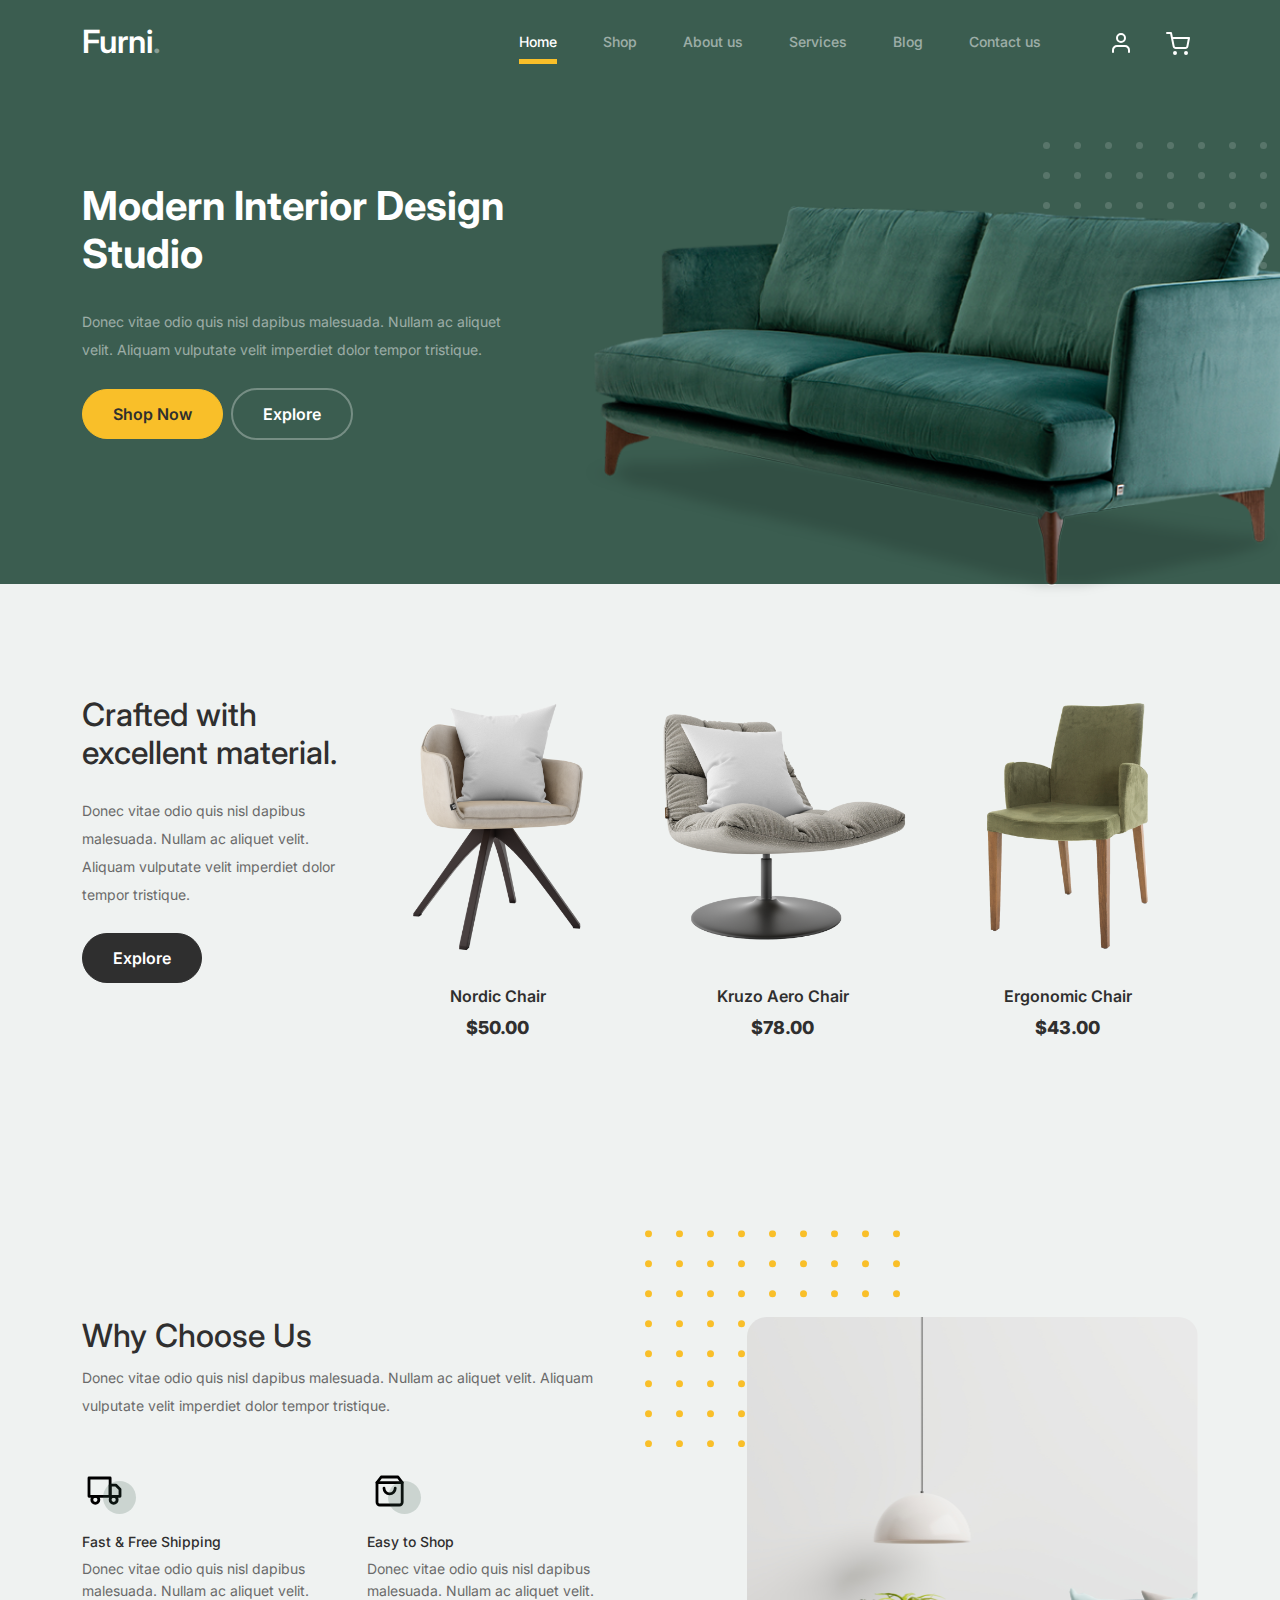
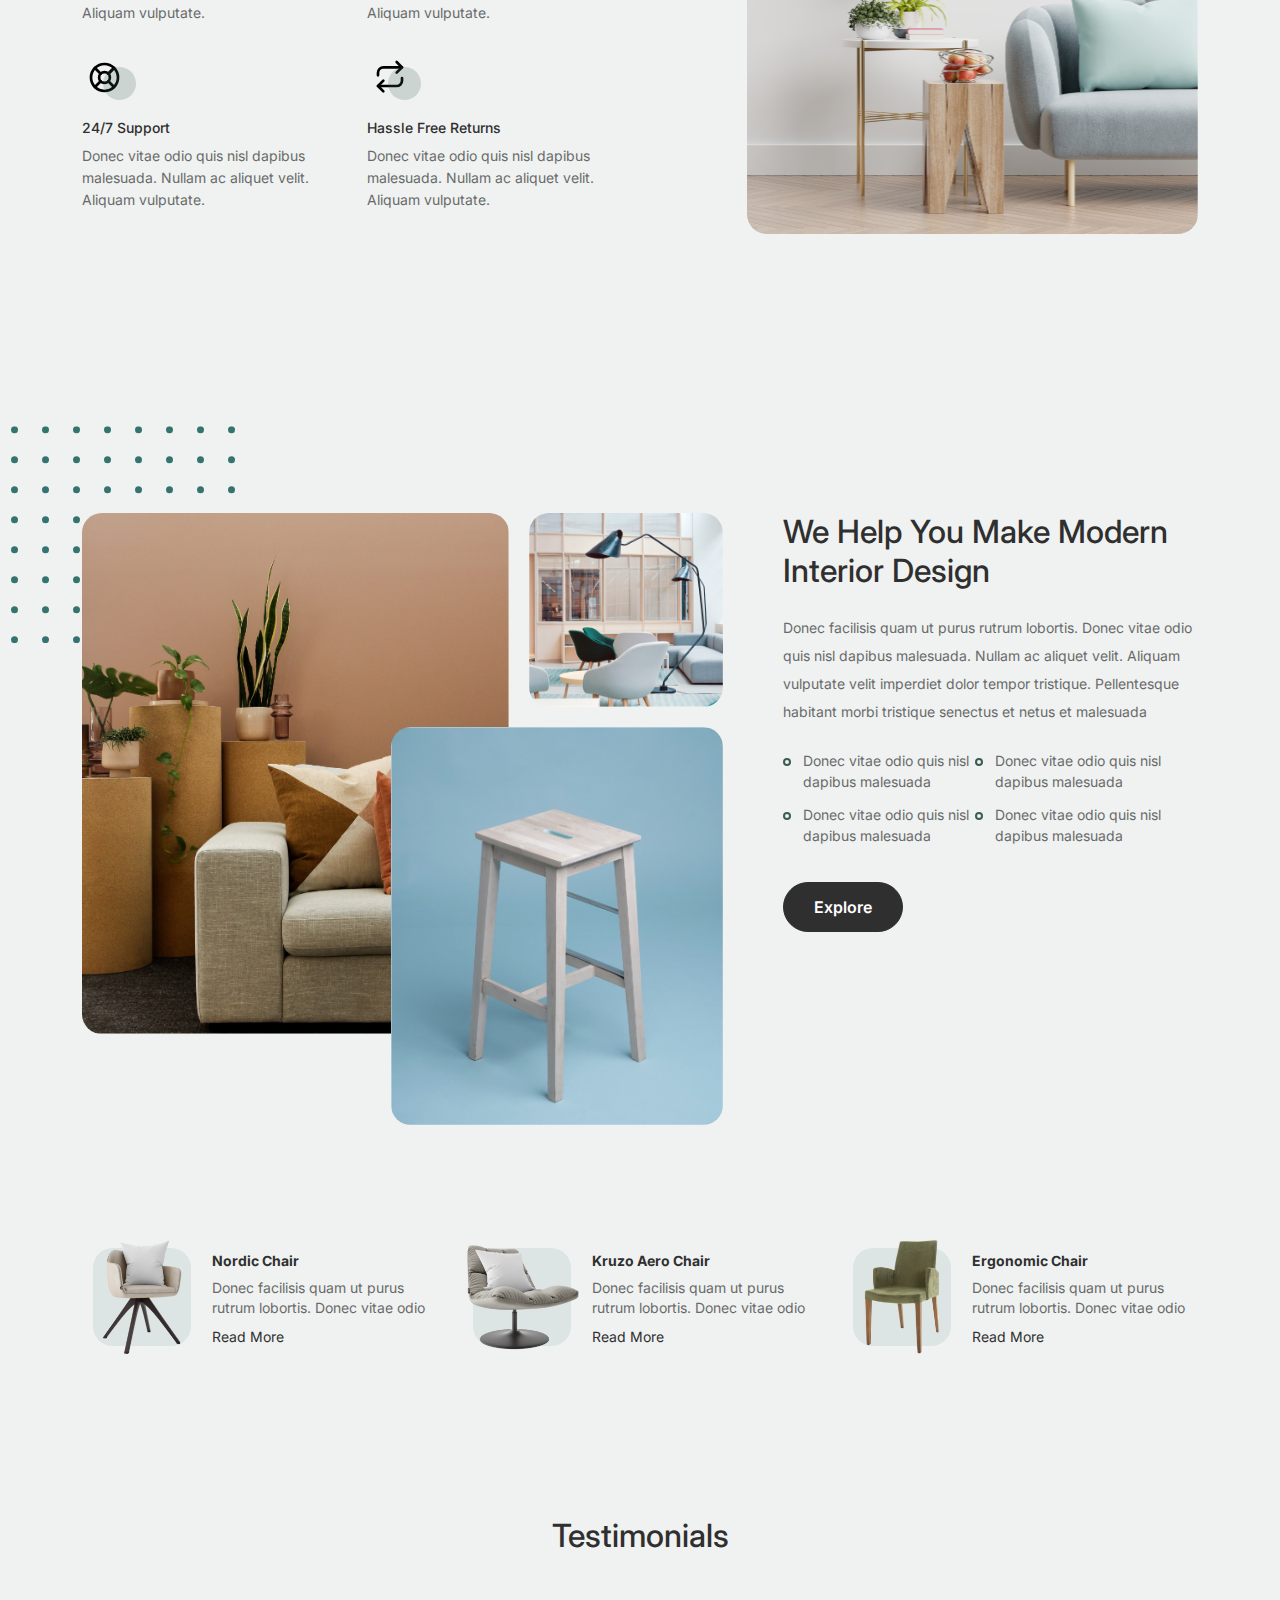
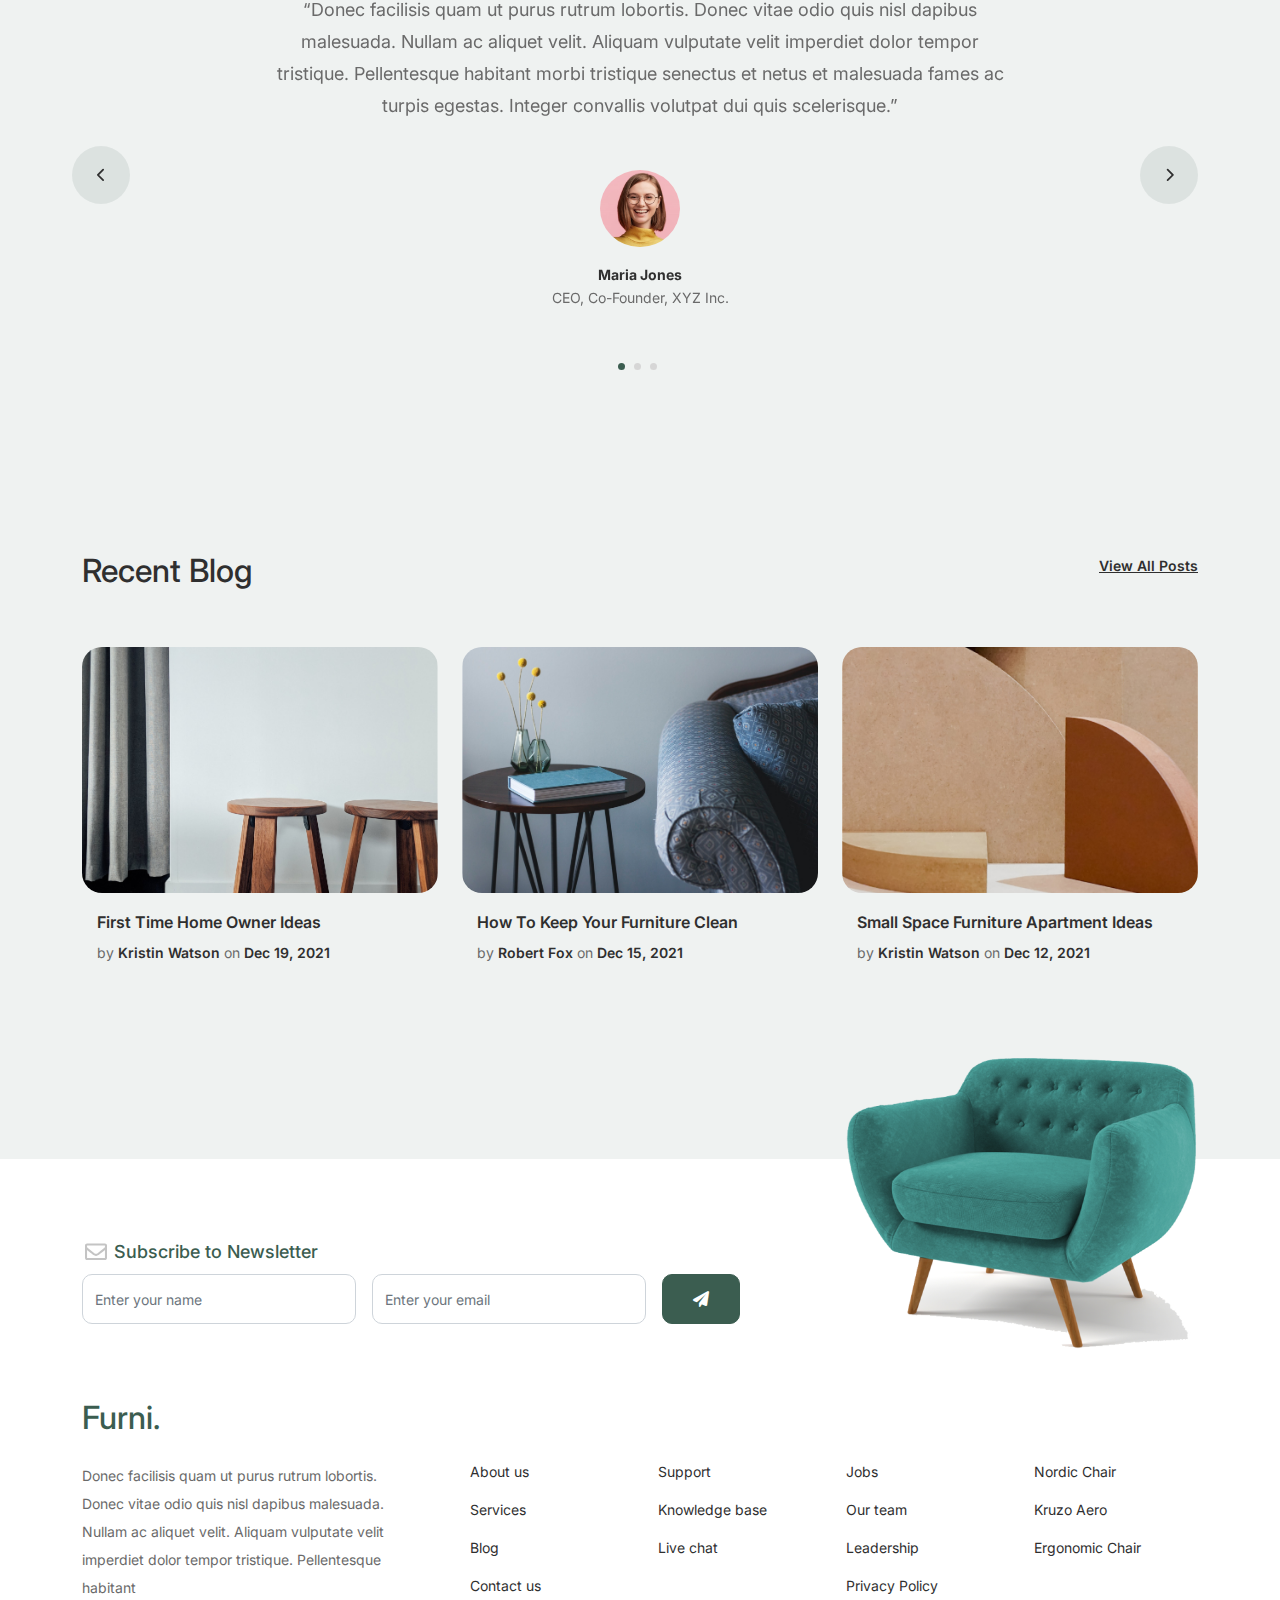
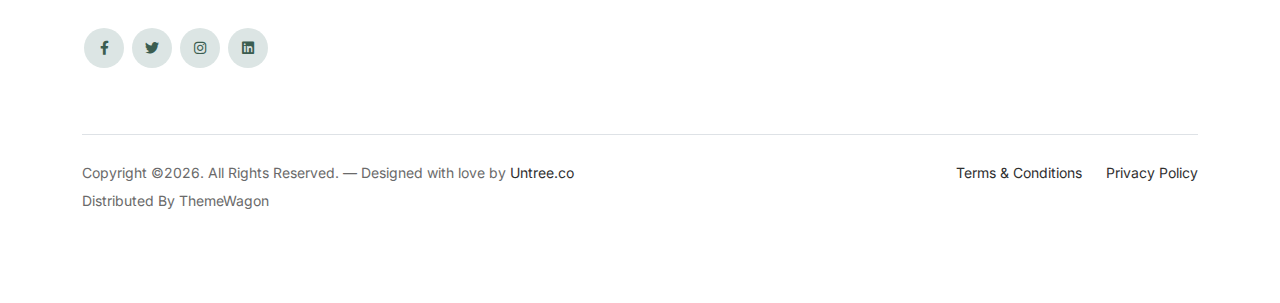
==== furni-1.0.0/index.html @ f47d37c9 "Template import" ====
<!-- /*
* Bootstrap 5
* Template Name: Furni
* Template Author: Untree.co
* Template URI: https://untree.co/
* License: https://creativecommons.org/licenses/by/3.0/
*/ -->
<!doctype html>
<html lang="en">
<head>
  <meta charset="utf-8">
  <meta name="viewport" content="width=device-width, initial-scale=1, shrink-to-fit=no">
  <meta name="author" content="Untree.co">
  <link rel="shortcut icon" href="favicon.png">

  <meta name="description" content="" />
  <meta name="keywords" content="bootstrap, bootstrap4" />

		<!-- Bootstrap CSS -->
		<link href="css/bootstrap.min.css" rel="stylesheet">
		<link href="https://cdnjs.cloudflare.com/ajax/libs/font-awesome/6.0.0-beta3/css/all.min.css" rel="stylesheet">
		<link href="css/tiny-slider.css" rel="stylesheet">
		<link href="css/style.css" rel="stylesheet">
		<title>Furni Free Bootstrap 5 Template for Furniture and Interior Design Websites by Untree.co </title>
	</head>

	<body>

		<!-- Start Header/Navigation -->
		<nav class="custom-navbar navbar navbar navbar-expand-md navbar-dark bg-dark" arial-label="Furni navigation bar">

			<div class="container">
				<a class="navbar-brand" href="index.html">Furni<span>.</span></a>

				<button class="navbar-toggler" type="button" data-bs-toggle="collapse" data-bs-target="#navbarsFurni" aria-controls="navbarsFurni" aria-expanded="false" aria-label="Toggle navigation">
					<span class="navbar-toggler-icon"></span>
				</button>

				<div class="collapse navbar-collapse" id="navbarsFurni">
					<ul class="custom-navbar-nav navbar-nav ms-auto mb-2 mb-md-0">
						<li class="nav-item active">
							<a class="nav-link" href="index.html">Home</a>
						</li>
						<li><a class="nav-link" href="shop.html">Shop</a></li>
						<li><a class="nav-link" href="about.html">About us</a></li>
						<li><a class="nav-link" href="services.html">Services</a></li>
						<li><a class="nav-link" href="blog.html">Blog</a></li>
						<li><a class="nav-link" href="contact.html">Contact us</a></li>
					</ul>

					<ul class="custom-navbar-cta navbar-nav mb-2 mb-md-0 ms-5">
						<li><a class="nav-link" href="#"><img src="images/user.svg"></a></li>
						<li><a class="nav-link" href="cart.html"><img src="images/cart.svg"></a></li>
					</ul>
				</div>
			</div>
				
		</nav>
		<!-- End Header/Navigation -->

		<!-- Start Hero Section -->
			<div class="hero">
				<div class="container">
					<div class="row justify-content-between">
						<div class="col-lg-5">
							<div class="intro-excerpt">
								<h1>Modern Interior <span clsas="d-block">Design Studio</span></h1>
								<p class="mb-4">Donec vitae odio quis nisl dapibus malesuada. Nullam ac aliquet velit. Aliquam vulputate velit imperdiet dolor tempor tristique.</p>
								<p><a href="" class="btn btn-secondary me-2">Shop Now</a><a href="#" class="btn btn-white-outline">Explore</a></p>
							</div>
						</div>
						<div class="col-lg-7">
							<div class="hero-img-wrap">
								<img src="images/couch.png" class="img-fluid">
							</div>
						</div>
					</div>
				</div>
			</div>
		<!-- End Hero Section -->

		<!-- Start Product Section -->
		<div class="product-section">
			<div class="container">
				<div class="row">

					<!-- Start Column 1 -->
					<div class="col-md-12 col-lg-3 mb-5 mb-lg-0">
						<h2 class="mb-4 section-title">Crafted with excellent material.</h2>
						<p class="mb-4">Donec vitae odio quis nisl dapibus malesuada. Nullam ac aliquet velit. Aliquam vulputate velit imperdiet dolor tempor tristique. </p>
						<p><a href="shop.html" class="btn">Explore</a></p>
					</div> 
					<!-- End Column 1 -->

					<!-- Start Column 2 -->
					<div class="col-12 col-md-4 col-lg-3 mb-5 mb-md-0">
						<a class="product-item" href="cart.html">
							<img src="images/product-1.png" class="img-fluid product-thumbnail">
							<h3 class="product-title">Nordic Chair</h3>
							<strong class="product-price">$50.00</strong>

							<span class="icon-cross">
								<img src="images/cross.svg" class="img-fluid">
							</span>
						</a>
					</div> 
					<!-- End Column 2 -->

					<!-- Start Column 3 -->
					<div class="col-12 col-md-4 col-lg-3 mb-5 mb-md-0">
						<a class="product-item" href="cart.html">
							<img src="images/product-2.png" class="img-fluid product-thumbnail">
							<h3 class="product-title">Kruzo Aero Chair</h3>
							<strong class="product-price">$78.00</strong>

							<span class="icon-cross">
								<img src="images/cross.svg" class="img-fluid">
							</span>
						</a>
					</div>
					<!-- End Column 3 -->

					<!-- Start Column 4 -->
					<div class="col-12 col-md-4 col-lg-3 mb-5 mb-md-0">
						<a class="product-item" href="cart.html">
							<img src="images/product-3.png" class="img-fluid product-thumbnail">
							<h3 class="product-title">Ergonomic Chair</h3>
							<strong class="product-price">$43.00</strong>

							<span class="icon-cross">
								<img src="images/cross.svg" class="img-fluid">
							</span>
						</a>
					</div>
					<!-- End Column 4 -->

				</div>
			</div>
		</div>
		<!-- End Product Section -->

		<!-- Start Why Choose Us Section -->
		<div class="why-choose-section">
			<div class="container">
				<div class="row justify-content-between">
					<div class="col-lg-6">
						<h2 class="section-title">Why Choose Us</h2>
						<p>Donec vitae odio quis nisl dapibus malesuada. Nullam ac aliquet velit. Aliquam vulputate velit imperdiet dolor tempor tristique.</p>

						<div class="row my-5">
							<div class="col-6 col-md-6">
								<div class="feature">
									<div class="icon">
										<img src="images/truck.svg" alt="Image" class="imf-fluid">
									</div>
									<h3>Fast &amp; Free Shipping</h3>
									<p>Donec vitae odio quis nisl dapibus malesuada. Nullam ac aliquet velit. Aliquam vulputate.</p>
								</div>
							</div>

							<div class="col-6 col-md-6">
								<div class="feature">
									<div class="icon">
										<img src="images/bag.svg" alt="Image" class="imf-fluid">
									</div>
									<h3>Easy to Shop</h3>
									<p>Donec vitae odio quis nisl dapibus malesuada. Nullam ac aliquet velit. Aliquam vulputate.</p>
								</div>
							</div>

							<div class="col-6 col-md-6">
								<div class="feature">
									<div class="icon">
										<img src="images/support.svg" alt="Image" class="imf-fluid">
									</div>
									<h3>24/7 Support</h3>
									<p>Donec vitae odio quis nisl dapibus malesuada. Nullam ac aliquet velit. Aliquam vulputate.</p>
								</div>
							</div>

							<div class="col-6 col-md-6">
								<div class="feature">
									<div class="icon">
										<img src="images/return.svg" alt="Image" class="imf-fluid">
									</div>
									<h3>Hassle Free Returns</h3>
									<p>Donec vitae odio quis nisl dapibus malesuada. Nullam ac aliquet velit. Aliquam vulputate.</p>
								</div>
							</div>

						</div>
					</div>

					<div class="col-lg-5">
						<div class="img-wrap">
							<img src="images/why-choose-us-img.jpg" alt="Image" class="img-fluid">
						</div>
					</div>

				</div>
			</div>
		</div>
		<!-- End Why Choose Us Section -->

		<!-- Start We Help Section -->
		<div class="we-help-section">
			<div class="container">
				<div class="row justify-content-between">
					<div class="col-lg-7 mb-5 mb-lg-0">
						<div class="imgs-grid">
							<div class="grid grid-1"><img src="images/img-grid-1.jpg" alt="Untree.co"></div>
							<div class="grid grid-2"><img src="images/img-grid-2.jpg" alt="Untree.co"></div>
							<div class="grid grid-3"><img src="images/img-grid-3.jpg" alt="Untree.co"></div>
						</div>
					</div>
					<div class="col-lg-5 ps-lg-5">
						<h2 class="section-title mb-4">We Help You Make Modern Interior Design</h2>
						<p>Donec facilisis quam ut purus rutrum lobortis. Donec vitae odio quis nisl dapibus malesuada. Nullam ac aliquet velit. Aliquam vulputate velit imperdiet dolor tempor tristique. Pellentesque habitant morbi tristique senectus et netus et malesuada</p>

						<ul class="list-unstyled custom-list my-4">
							<li>Donec vitae odio quis nisl dapibus malesuada</li>
							<li>Donec vitae odio quis nisl dapibus malesuada</li>
							<li>Donec vitae odio quis nisl dapibus malesuada</li>
							<li>Donec vitae odio quis nisl dapibus malesuada</li>
						</ul>
						<p><a herf="#" class="btn">Explore</a></p>
					</div>
				</div>
			</div>
		</div>
		<!-- End We Help Section -->

		<!-- Start Popular Product -->
		<div class="popular-product">
			<div class="container">
				<div class="row">

					<div class="col-12 col-md-6 col-lg-4 mb-4 mb-lg-0">
						<div class="product-item-sm d-flex">
							<div class="thumbnail">
								<img src="images/product-1.png" alt="Image" class="img-fluid">
							</div>
							<div class="pt-3">
								<h3>Nordic Chair</h3>
								<p>Donec facilisis quam ut purus rutrum lobortis. Donec vitae odio </p>
								<p><a href="#">Read More</a></p>
							</div>
						</div>
					</div>

					<div class="col-12 col-md-6 col-lg-4 mb-4 mb-lg-0">
						<div class="product-item-sm d-flex">
							<div class="thumbnail">
								<img src="images/product-2.png" alt="Image" class="img-fluid">
							</div>
							<div class="pt-3">
								<h3>Kruzo Aero Chair</h3>
								<p>Donec facilisis quam ut purus rutrum lobortis. Donec vitae odio </p>
								<p><a href="#">Read More</a></p>
							</div>
						</div>
					</div>

					<div class="col-12 col-md-6 col-lg-4 mb-4 mb-lg-0">
						<div class="product-item-sm d-flex">
							<div class="thumbnail">
								<img src="images/product-3.png" alt="Image" class="img-fluid">
							</div>
							<div class="pt-3">
								<h3>Ergonomic Chair</h3>
								<p>Donec facilisis quam ut purus rutrum lobortis. Donec vitae odio </p>
								<p><a href="#">Read More</a></p>
							</div>
						</div>
					</div>

				</div>
			</div>
		</div>
		<!-- End Popular Product -->

		<!-- Start Testimonial Slider -->
		<div class="testimonial-section">
			<div class="container">
				<div class="row">
					<div class="col-lg-7 mx-auto text-center">
						<h2 class="section-title">Testimonials</h2>
					</div>
				</div>

				<div class="row justify-content-center">
					<div class="col-lg-12">
						<div class="testimonial-slider-wrap text-center">

							<div id="testimonial-nav">
								<span class="prev" data-controls="prev"><span class="fa fa-chevron-left"></span></span>
								<span class="next" data-controls="next"><span class="fa fa-chevron-right"></span></span>
							</div>

							<div class="testimonial-slider">
								
								<div class="item">
									<div class="row justify-content-center">
										<div class="col-lg-8 mx-auto">

											<div class="testimonial-block text-center">
												<blockquote class="mb-5">
													<p>&ldquo;Donec facilisis quam ut purus rutrum lobortis. Donec vitae odio quis nisl dapibus malesuada. Nullam ac aliquet velit. Aliquam vulputate velit imperdiet dolor tempor tristique. Pellentesque habitant morbi tristique senectus et netus et malesuada fames ac turpis egestas. Integer convallis volutpat dui quis scelerisque.&rdquo;</p>
												</blockquote>

												<div class="author-info">
													<div class="author-pic">
														<img src="images/person-1.png" alt="Maria Jones" class="img-fluid">
													</div>
													<h3 class="font-weight-bold">Maria Jones</h3>
													<span class="position d-block mb-3">CEO, Co-Founder, XYZ Inc.</span>
												</div>
											</div>

										</div>
									</div>
								</div> 
								<!-- END item -->

								<div class="item">
									<div class="row justify-content-center">
										<div class="col-lg-8 mx-auto">

											<div class="testimonial-block text-center">
												<blockquote class="mb-5">
													<p>&ldquo;Donec facilisis quam ut purus rutrum lobortis. Donec vitae odio quis nisl dapibus malesuada. Nullam ac aliquet velit. Aliquam vulputate velit imperdiet dolor tempor tristique. Pellentesque habitant morbi tristique senectus et netus et malesuada fames ac turpis egestas. Integer convallis volutpat dui quis scelerisque.&rdquo;</p>
												</blockquote>

												<div class="author-info">
													<div class="author-pic">
														<img src="images/person-1.png" alt="Maria Jones" class="img-fluid">
													</div>
													<h3 class="font-weight-bold">Maria Jones</h3>
													<span class="position d-block mb-3">CEO, Co-Founder, XYZ Inc.</span>
												</div>
											</div>

										</div>
									</div>
								</div> 
								<!-- END item -->

								<div class="item">
									<div class="row justify-content-center">
										<div class="col-lg-8 mx-auto">

											<div class="testimonial-block text-center">
												<blockquote class="mb-5">
													<p>&ldquo;Donec facilisis quam ut purus rutrum lobortis. Donec vitae odio quis nisl dapibus malesuada. Nullam ac aliquet velit. Aliquam vulputate velit imperdiet dolor tempor tristique. Pellentesque habitant morbi tristique senectus et netus et malesuada fames ac turpis egestas. Integer convallis volutpat dui quis scelerisque.&rdquo;</p>
												</blockquote>

												<div class="author-info">
													<div class="author-pic">
														<img src="images/person-1.png" alt="Maria Jones" class="img-fluid">
													</div>
													<h3 class="font-weight-bold">Maria Jones</h3>
													<span class="position d-block mb-3">CEO, Co-Founder, XYZ Inc.</span>
												</div>
											</div>

										</div>
									</div>
								</div> 
								<!-- END item -->

							</div>

						</div>
					</div>
				</div>
			</div>
		</div>
		<!-- End Testimonial Slider -->

		<!-- Start Blog Section -->
		<div class="blog-section">
			<div class="container">
				<div class="row mb-5">
					<div class="col-md-6">
						<h2 class="section-title">Recent Blog</h2>
					</div>
					<div class="col-md-6 text-start text-md-end">
						<a href="#" class="more">View All Posts</a>
					</div>
				</div>

				<div class="row">

					<div class="col-12 col-sm-6 col-md-4 mb-4 mb-md-0">
						<div class="post-entry">
							<a href="#" class="post-thumbnail"><img src="images/post-1.jpg" alt="Image" class="img-fluid"></a>
							<div class="post-content-entry">
								<h3><a href="#">First Time Home Owner Ideas</a></h3>
								<div class="meta">
									<span>by <a href="#">Kristin Watson</a></span> <span>on <a href="#">Dec 19, 2021</a></span>
								</div>
							</div>
						</div>
					</div>

					<div class="col-12 col-sm-6 col-md-4 mb-4 mb-md-0">
						<div class="post-entry">
							<a href="#" class="post-thumbnail"><img src="images/post-2.jpg" alt="Image" class="img-fluid"></a>
							<div class="post-content-entry">
								<h3><a href="#">How To Keep Your Furniture Clean</a></h3>
								<div class="meta">
									<span>by <a href="#">Robert Fox</a></span> <span>on <a href="#">Dec 15, 2021</a></span>
								</div>
							</div>
						</div>
					</div>

					<div class="col-12 col-sm-6 col-md-4 mb-4 mb-md-0">
						<div class="post-entry">
							<a href="#" class="post-thumbnail"><img src="images/post-3.jpg" alt="Image" class="img-fluid"></a>
							<div class="post-content-entry">
								<h3><a href="#">Small Space Furniture Apartment Ideas</a></h3>
								<div class="meta">
									<span>by <a href="#">Kristin Watson</a></span> <span>on <a href="#">Dec 12, 2021</a></span>
								</div>
							</div>
						</div>
					</div>

				</div>
			</div>
		</div>
		<!-- End Blog Section -->	

		<!-- Start Footer Section -->
		<footer class="footer-section">
			<div class="container relative">

				<div class="sofa-img">
					<img src="images/sofa.png" alt="Image" class="img-fluid">
				</div>

				<div class="row">
					<div class="col-lg-8">
						<div class="subscription-form">
							<h3 class="d-flex align-items-center"><span class="me-1"><img src="images/envelope-outline.svg" alt="Image" class="img-fluid"></span><span>Subscribe to Newsletter</span></h3>

							<form action="#" class="row g-3">
								<div class="col-auto">
									<input type="text" class="form-control" placeholder="Enter your name">
								</div>
								<div class="col-auto">
									<input type="email" class="form-control" placeholder="Enter your email">
								</div>
								<div class="col-auto">
									<button class="btn btn-primary">
										<span class="fa fa-paper-plane"></span>
									</button>
								</div>
							</form>

						</div>
					</div>
				</div>

				<div class="row g-5 mb-5">
					<div class="col-lg-4">
						<div class="mb-4 footer-logo-wrap"><a href="#" class="footer-logo">Furni<span>.</span></a></div>
						<p class="mb-4">Donec facilisis quam ut purus rutrum lobortis. Donec vitae odio quis nisl dapibus malesuada. Nullam ac aliquet velit. Aliquam vulputate velit imperdiet dolor tempor tristique. Pellentesque habitant</p>

						<ul class="list-unstyled custom-social">
							<li><a href="#"><span class="fa fa-brands fa-facebook-f"></span></a></li>
							<li><a href="#"><span class="fa fa-brands fa-twitter"></span></a></li>
							<li><a href="#"><span class="fa fa-brands fa-instagram"></span></a></li>
							<li><a href="#"><span class="fa fa-brands fa-linkedin"></span></a></li>
						</ul>
					</div>

					<div class="col-lg-8">
						<div class="row links-wrap">
							<div class="col-6 col-sm-6 col-md-3">
								<ul class="list-unstyled">
									<li><a href="#">About us</a></li>
									<li><a href="#">Services</a></li>
									<li><a href="#">Blog</a></li>
									<li><a href="#">Contact us</a></li>
								</ul>
							</div>

							<div class="col-6 col-sm-6 col-md-3">
								<ul class="list-unstyled">
									<li><a href="#">Support</a></li>
									<li><a href="#">Knowledge base</a></li>
									<li><a href="#">Live chat</a></li>
								</ul>
							</div>

							<div class="col-6 col-sm-6 col-md-3">
								<ul class="list-unstyled">
									<li><a href="#">Jobs</a></li>
									<li><a href="#">Our team</a></li>
									<li><a href="#">Leadership</a></li>
									<li><a href="#">Privacy Policy</a></li>
								</ul>
							</div>

							<div class="col-6 col-sm-6 col-md-3">
								<ul class="list-unstyled">
									<li><a href="#">Nordic Chair</a></li>
									<li><a href="#">Kruzo Aero</a></li>
									<li><a href="#">Ergonomic Chair</a></li>
								</ul>
							</div>
						</div>
					</div>

				</div>

				<div class="border-top copyright">
					<div class="row pt-4">
						<div class="col-lg-6">
							<p class="mb-2 text-center text-lg-start">Copyright &copy;<script>document.write(new Date().getFullYear());</script>. All Rights Reserved. &mdash; Designed with love by <a href="https://untree.co">Untree.co</a> Distributed By <a hreff="https://themewagon.com">ThemeWagon</a>  <!-- License information: https://untree.co/license/ -->
            </p>
						</div>

						<div class="col-lg-6 text-center text-lg-end">
							<ul class="list-unstyled d-inline-flex ms-auto">
								<li class="me-4"><a href="#">Terms &amp; Conditions</a></li>
								<li><a href="#">Privacy Policy</a></li>
							</ul>
						</div>

					</div>
				</div>

			</div>
		</footer>
		<!-- End Footer Section -->	


		<script src="js/bootstrap.bundle.min.js"></script>
		<script src="js/tiny-slider.js"></script>
		<script src="js/custom.js"></script>
	</body>

</html>
---- furni-1.0.0/css/tiny-slider.css ----
.tns-outer{padding:0 !important}.tns-outer [hidden]{display:none !important}.tns-outer [aria-controls],.tns-outer [data-action]{cursor:pointer}.tns-slider{-webkit-transition:all 0s;-moz-transition:all 0s;transition:all 0s}.tns-slider>.tns-item{-webkit-box-sizing:border-box;-moz-box-sizing:border-box;box-sizing:border-box}.tns-horizontal.tns-subpixel{white-space:nowrap}.tns-horizontal.tns-subpixel>.tns-item{display:inline-block;vertical-align:top;white-space:normal}.tns-horizontal.tns-no-subpixel:after{content:'';display:table;clear:both}.tns-horizontal.tns-no-subpixel>.tns-item{float:left}.tns-horizontal.tns-carousel.tns-no-subpixel>.tns-item{margin-right:-100%}.tns-no-calc{position:relative;left:0}.tns-gallery{position:relative;left:0;min-height:1px}.tns-gallery>.tns-item{position:absolute;left:-100%;-webkit-transition:transform 0s, opacity 0s;-moz-transition:transform 0s, opacity 0s;transition:transform 0s, opacity 0s}.tns-gallery>.tns-slide-active{position:relative;left:auto !important}.tns-gallery>.tns-moving{-webkit-transition:all 0.25s;-moz-transition:all 0.25s;transition:all 0.25s}.tns-autowidth{display:inline-block}.tns-lazy-img{-webkit-transition:opacity 0.6s;-moz-transition:opacity 0.6s;transition:opacity 0.6s;opacity:0.6}.tns-lazy-img.tns-complete{opacity:1}.tns-ah{-webkit-transition:height 0s;-moz-transition:height 0s;transition:height 0s}.tns-ovh{overflow:hidden}.tns-visually-hidden{position:absolute;left:-10000em}.tns-transparent{opacity:0;visibility:hidden}.tns-fadeIn{opacity:1;filter:alpha(opacity=100);z-index:0}.tns-normal,.tns-fadeOut{opacity:0;filter:alpha(opacity=0);z-index:-1}.tns-vpfix{white-space:nowrap}.tns-vpfix>div,.tns-vpfix>li{display:inline-block}.tns-t-subp2{margin:0 auto;width:310px;position:relative;height:10px;overflow:hidden}.tns-t-ct{width:2333.3333333%;width:-webkit-calc(100% * 70 / 3);width:-moz-calc(100% * 70 / 3);width:calc(100% * 70 / 3);position:absolute;right:0}.tns-t-ct:after{content:'';display:table;clear:both}.tns-t-ct>div{width:1.4285714%;width:-webkit-calc(100% / 70);width:-moz-calc(100% / 70);width:calc(100% / 70);height:10px;float:left}

/*# sourceMappingURL=sourcemaps/tiny-slider.css.map */
---- furni-1.0.0/css/style.css ----
/*
* Template Name: UntreeStore
* Template Author: Untree.co
* Author URI: https://untree.co/
* License: https://creativecommons.org/licenses/by/3.0/
*/
@import url("https://fonts.googleapis.com/css2?family=Inter:wght@400;500;600;700;800&display=swap");
body {
  overflow-x: hidden;
  position: relative; }

body {
  font-family: "Inter", sans-serif;
  font-weight: 400;
  line-height: 28px;
  color: #6a6a6a;
  font-size: 14px;
  background-color: #eff2f1; }

a {
  text-decoration: none;
  -webkit-transition: .3s all ease;
  -o-transition: .3s all ease;
  transition: .3s all ease;
  color: #2f2f2f;
  text-decoration: underline; }
  a:hover {
    color: #2f2f2f;
    text-decoration: none; }
  a.more {
    font-weight: 600; }

.custom-navbar {
  background: #3b5d50 !important;
  padding-top: 20px;
  padding-bottom: 20px; }
  .custom-navbar .navbar-brand {
    font-size: 32px;
    font-weight: 600; }
    .custom-navbar .navbar-brand > span {
      opacity: .4; }
  .custom-navbar .navbar-toggler {
    border-color: transparent; }
    .custom-navbar .navbar-toggler:active, .custom-navbar .navbar-toggler:focus {
      -webkit-box-shadow: none;
      box-shadow: none;
      outline: none; }
  @media (min-width: 992px) {
    .custom-navbar .custom-navbar-nav li {
      margin-left: 15px;
      margin-right: 15px; } }
  .custom-navbar .custom-navbar-nav li a {
    font-weight: 500;
    color: #ffffff !important;
    opacity: .5;
    -webkit-transition: .3s all ease;
    -o-transition: .3s all ease;
    transition: .3s all ease;
    position: relative; }
    @media (min-width: 768px) {
      .custom-navbar .custom-navbar-nav li a:before {
        content: "";
        position: absolute;
        bottom: 0;
        left: 8px;
        right: 8px;
        background: #f9bf29;
        height: 5px;
        opacity: 1;
        visibility: visible;
        width: 0;
        -webkit-transition: .15s all ease-out;
        -o-transition: .15s all ease-out;
        transition: .15s all ease-out; } }
    .custom-navbar .custom-navbar-nav li a:hover {
      opacity: 1; }
      .custom-navbar .custom-navbar-nav li a:hover:before {
        width: calc(100% - 16px); }
  .custom-navbar .custom-navbar-nav li.active a {
    opacity: 1; }
    .custom-navbar .custom-navbar-nav li.active a:before {
      width: calc(100% - 16px); }
  .custom-navbar .custom-navbar-cta {
    margin-left: 0 !important;
    -webkit-box-orient: horizontal;
    -webkit-box-direction: normal;
    -ms-flex-direction: row;
    flex-direction: row; }
    @media (min-width: 768px) {
      .custom-navbar .custom-navbar-cta {
        margin-left: 40px !important; } }
    .custom-navbar .custom-navbar-cta li {
      margin-left: 0px;
      margin-right: 0px; }
      .custom-navbar .custom-navbar-cta li:first-child {
        margin-right: 20px; }

.hero {
  background: #3b5d50;
  padding: calc(4rem - 30px) 0 0rem 0; }
  @media (min-width: 768px) {
    .hero {
      padding: calc(4rem - 30px) 0 4rem 0; } }
  @media (min-width: 992px) {
    .hero {
      padding: calc(8rem - 30px) 0 8rem 0; } }
  .hero .intro-excerpt {
    position: relative;
    z-index: 4; }
    @media (min-width: 992px) {
      .hero .intro-excerpt {
        max-width: 450px; } }
  .hero h1 {
    font-weight: 700;
    color: #ffffff;
    margin-bottom: 30px; }
    @media (min-width: 1400px) {
      .hero h1 {
        font-size: 54px; } }
  .hero p {
    color: rgba(255, 255, 255, 0.5);
    margin-botom: 30px; }
  .hero .hero-img-wrap {
    position: relative; }
    .hero .hero-img-wrap img {
      position: relative;
      top: 0px;
      right: 0px;
      z-index: 2;
      max-width: 780px;
      left: -20px; }
      @media (min-width: 768px) {
        .hero .hero-img-wrap img {
          right: 0px;
          left: -100px; } }
      @media (min-width: 992px) {
        .hero .hero-img-wrap img {
          left: 0px;
          top: -80px;
          position: absolute;
          right: -50px; } }
      @media (min-width: 1200px) {
        .hero .hero-img-wrap img {
          left: 0px;
          top: -80px;
          right: -100px; } }
    .hero .hero-img-wrap:after {
      content: "";
      position: absolute;
      width: 255px;
      height: 217px;
      background-image: url("../images/dots-light.svg");
      background-size: contain;
      background-repeat: no-repeat;
      right: -100px;
      top: -0px; }
      @media (min-width: 1200px) {
        .hero .hero-img-wrap:after {
          top: -40px; } }

.btn {
  font-weight: 600;
  padding: 12px 30px;
  border-radius: 30px;
  color: #ffffff;
  background: #2f2f2f;
  border-color: #2f2f2f; }
  .btn:hover {
    color: #ffffff;
    background: #222222;
    border-color: #222222; }
  .btn:active, .btn:focus {
    outline: none !important;
    -webkit-box-shadow: none;
    box-shadow: none; }
  .btn.btn-primary {
    background: #3b5d50;
    border-color: #3b5d50; }
    .btn.btn-primary:hover {
      background: #314d43;
      border-color: #314d43; }
  .btn.btn-secondary {
    color: #2f2f2f;
    background: #f9bf29;
    border-color: #f9bf29; }
    .btn.btn-secondary:hover {
      background: #f8b810;
      border-color: #f8b810; }
  .btn.btn-white-outline {
    background: transparent;
    border-width: 2px;
    border-color: rgba(255, 255, 255, 0.3); }
    .btn.btn-white-outline:hover {
      border-color: white;
      color: #ffffff; }

.section-title {
  color: #2f2f2f; }

.product-section {
  padding: 7rem 0; }
  .product-section .product-item {
    text-align: center;
    text-decoration: none;
    display: block;
    position: relative;
    padding-bottom: 50px;
    cursor: pointer; }
    .product-section .product-item .product-thumbnail {
      margin-bottom: 30px;
      position: relative;
      top: 0;
      -webkit-transition: .3s all ease;
      -o-transition: .3s all ease;
      transition: .3s all ease; }
    .product-section .product-item h3 {
      font-weight: 600;
      font-size: 16px; }
    .product-section .product-item strong {
      font-weight: 800 !important;
      font-size: 18px !important; }
    .product-section .product-item h3, .product-section .product-item strong {
      color: #2f2f2f;
      text-decoration: none; }
    .product-section .product-item .icon-cross {
      position: absolute;
      width: 35px;
      height: 35px;
      display: inline-block;
      background: #2f2f2f;
      bottom: 15px;
      left: 50%;
      -webkit-transform: translateX(-50%);
      -ms-transform: translateX(-50%);
      transform: translateX(-50%);
      margin-bottom: -17.5px;
      border-radius: 50%;
      opacity: 0;
      visibility: hidden;
      -webkit-transition: .3s all ease;
      -o-transition: .3s all ease;
      transition: .3s all ease; }
      .product-section .product-item .icon-cross img {
        position: absolute;
        left: 50%;
        top: 50%;
        -webkit-transform: translate(-50%, -50%);
        -ms-transform: translate(-50%, -50%);
        transform: translate(-50%, -50%); }
    .product-section .product-item:before {
      bottom: 0;
      left: 0;
      right: 0;
      position: absolute;
      content: "";
      background: #dce5e4;
      height: 0%;
      z-index: -1;
      border-radius: 10px;
      -webkit-transition: .3s all ease;
      -o-transition: .3s all ease;
      transition: .3s all ease; }
    .product-section .product-item:hover .product-thumbnail {
      top: -25px; }
    .product-section .product-item:hover .icon-cross {
      bottom: 0;
      opacity: 1;
      visibility: visible; }
    .product-section .product-item:hover:before {
      height: 70%; }

.why-choose-section {
  padding: 7rem 0; }
  .why-choose-section .img-wrap {
    position: relative; }
    .why-choose-section .img-wrap:before {
      position: absolute;
      content: "";
      width: 255px;
      height: 217px;
      background-image: url("../images/dots-yellow.svg");
      background-repeat: no-repeat;
      background-size: contain;
      -webkit-transform: translate(-40%, -40%);
      -ms-transform: translate(-40%, -40%);
      transform: translate(-40%, -40%);
      z-index: -1; }
    .why-choose-section .img-wrap img {
      border-radius: 20px; }

.feature {
  margin-bottom: 30px; }
  .feature .icon {
    display: inline-block;
    position: relative;
    margin-bottom: 20px; }
    .feature .icon:before {
      content: "";
      width: 33px;
      height: 33px;
      position: absolute;
      background: rgba(59, 93, 80, 0.2);
      border-radius: 50%;
      right: -8px;
      bottom: 0; }
  .feature h3 {
    font-size: 14px;
    color: #2f2f2f; }
  .feature p {
    font-size: 14px;
    line-height: 22px;
    color: #6a6a6a; }

.we-help-section {
  padding: 7rem 0; }
  .we-help-section .imgs-grid {
    display: -ms-grid;
    display: grid;
    -ms-grid-columns: (1fr)[27];
    grid-template-columns: repeat(27, 1fr);
    position: relative; }
    .we-help-section .imgs-grid:before {
      position: absolute;
      content: "";
      width: 255px;
      height: 217px;
      background-image: url("../images/dots-green.svg");
      background-size: contain;
      background-repeat: no-repeat;
      -webkit-transform: translate(-40%, -40%);
      -ms-transform: translate(-40%, -40%);
      transform: translate(-40%, -40%);
      z-index: -1; }
    .we-help-section .imgs-grid .grid {
      position: relative; }
      .we-help-section .imgs-grid .grid img {
        border-radius: 20px;
        max-width: 100%; }
      .we-help-section .imgs-grid .grid.grid-1 {
        -ms-grid-column: 1;
        -ms-grid-column-span: 18;
        grid-column: 1 / span 18;
        -ms-grid-row: 1;
        -ms-grid-row-span: 27;
        grid-row: 1 / span 27; }
      .we-help-section .imgs-grid .grid.grid-2 {
        -ms-grid-column: 19;
        -ms-grid-column-span: 27;
        grid-column: 19 / span 27;
        -ms-grid-row: 1;
        -ms-grid-row-span: 5;
        grid-row: 1 / span 5;
        padding-left: 20px; }
      .we-help-section .imgs-grid .grid.grid-3 {
        -ms-grid-column: 14;
        -ms-grid-column-span: 16;
        grid-column: 14 / span 16;
        -ms-grid-row: 6;
        -ms-grid-row-span: 27;
        grid-row: 6 / span 27;
        padding-top: 20px; }

.custom-list {
  width: 100%; }
  .custom-list li {
    display: inline-block;
    width: calc(50% - 20px);
    margin-bottom: 12px;
    line-height: 1.5;
    position: relative;
    padding-left: 20px; }
    .custom-list li:before {
      content: "";
      width: 8px;
      height: 8px;
      border-radius: 50%;
      border: 2px solid #3b5d50;
      position: absolute;
      left: 0;
      top: 8px; }

.popular-product {
  padding: 0 0 7rem 0; }
  .popular-product .product-item-sm h3 {
    font-size: 14px;
    font-weight: 700;
    color: #2f2f2f; }
  .popular-product .product-item-sm a {
    text-decoration: none;
    color: #2f2f2f;
    -webkit-transition: .3s all ease;
    -o-transition: .3s all ease;
    transition: .3s all ease; }
    .popular-product .product-item-sm a:hover {
      color: rgba(47, 47, 47, 0.5); }
  .popular-product .product-item-sm p {
    line-height: 1.4;
    margin-bottom: 10px;
    font-size: 14px; }
  .popular-product .product-item-sm .thumbnail {
    margin-right: 10px;
    -webkit-box-flex: 0;
    -ms-flex: 0 0 120px;
    flex: 0 0 120px;
    position: relative; }
    .popular-product .product-item-sm .thumbnail:before {
      content: "";
      position: absolute;
      border-radius: 20px;
      background: #dce5e4;
      width: 98px;
      height: 98px;
      top: 50%;
      left: 50%;
      -webkit-transform: translate(-50%, -50%);
      -ms-transform: translate(-50%, -50%);
      transform: translate(-50%, -50%);
      z-index: -1; }

.testimonial-section {
  padding: 3rem 0 7rem 0; }

.testimonial-slider-wrap {
  position: relative; }
  .testimonial-slider-wrap .tns-inner {
    padding-top: 30px; }
  .testimonial-slider-wrap .item .testimonial-block blockquote {
    font-size: 16px; }
    @media (min-width: 768px) {
      .testimonial-slider-wrap .item .testimonial-block blockquote {
        line-height: 32px;
        font-size: 18px; } }
  .testimonial-slider-wrap .item .testimonial-block .author-info .author-pic {
    margin-bottom: 20px; }
    .testimonial-slider-wrap .item .testimonial-block .author-info .author-pic img {
      max-width: 80px;
      border-radius: 50%; }
  .testimonial-slider-wrap .item .testimonial-block .author-info h3 {
    font-size: 14px;
    font-weight: 700;
    color: #2f2f2f;
    margin-bottom: 0; }
  .testimonial-slider-wrap #testimonial-nav {
    position: absolute;
    top: 50%;
    z-index: 99;
    width: 100%;
    display: none; }
    @media (min-width: 768px) {
      .testimonial-slider-wrap #testimonial-nav {
        display: block; } }
    .testimonial-slider-wrap #testimonial-nav > span {
      cursor: pointer;
      position: absolute;
      width: 58px;
      height: 58px;
      line-height: 58px;
      border-radius: 50%;
      background: rgba(59, 93, 80, 0.1);
      color: #2f2f2f;
      -webkit-transition: .3s all ease;
      -o-transition: .3s all ease;
      transition: .3s all ease; }
      .testimonial-slider-wrap #testimonial-nav > span:hover {
        background: #3b5d50;
        color: #ffffff; }
    .testimonial-slider-wrap #testimonial-nav .prev {
      left: -10px; }
    .testimonial-slider-wrap #testimonial-nav .next {
      right: 0; }
  .testimonial-slider-wrap .tns-nav {
    position: absolute;
    bottom: -50px;
    left: 50%;
    -webkit-transform: translateX(-50%);
    -ms-transform: translateX(-50%);
    transform: translateX(-50%); }
    .testimonial-slider-wrap .tns-nav button {
      background: none;
      border: none;
      display: inline-block;
      position: relative;
      width: 0 !important;
      height: 7px !important;
      margin: 2px; }
      .testimonial-slider-wrap .tns-nav button:active, .testimonial-slider-wrap .tns-nav button:focus, .testimonial-slider-wrap .tns-nav button:hover {
        outline: none;
        -webkit-box-shadow: none;
        box-shadow: none;
        background: none; }
      .testimonial-slider-wrap .tns-nav button:before {
        display: block;
        width: 7px;
        height: 7px;
        left: 0;
        top: 0;
        position: absolute;
        content: "";
        border-radius: 50%;
        -webkit-transition: .3s all ease;
        -o-transition: .3s all ease;
        transition: .3s all ease;
        background-color: #d6d6d6; }
      .testimonial-slider-wrap .tns-nav button:hover:before, .testimonial-slider-wrap .tns-nav button.tns-nav-active:before {
        background-color: #3b5d50; }

.before-footer-section {
  padding: 7rem 0 12rem 0 !important; }

.blog-section {
  padding: 7rem 0 12rem 0; }
  .blog-section .post-entry a {
    text-decoration: none; }
  .blog-section .post-entry .post-thumbnail {
    display: block;
    margin-bottom: 20px; }
    .blog-section .post-entry .post-thumbnail img {
      border-radius: 20px;
      -webkit-transition: .3s all ease;
      -o-transition: .3s all ease;
      transition: .3s all ease; }
  .blog-section .post-entry .post-content-entry {
    padding-left: 15px;
    padding-right: 15px; }
    .blog-section .post-entry .post-content-entry h3 {
      font-size: 16px;
      margin-bottom: 0;
      font-weight: 600;
      margin-bottom: 7px; }
    .blog-section .post-entry .post-content-entry .meta {
      font-size: 14px; }
      .blog-section .post-entry .post-content-entry .meta a {
        font-weight: 600; }
  .blog-section .post-entry:hover .post-thumbnail img, .blog-section .post-entry:focus .post-thumbnail img {
    opacity: .7; }

.footer-section {
  padding: 80px 0;
  background: #ffffff; }
  .footer-section .relative {
    position: relative; }
  .footer-section a {
    text-decoration: none;
    color: #2f2f2f;
    -webkit-transition: .3s all ease;
    -o-transition: .3s all ease;
    transition: .3s all ease; }
    .footer-section a:hover {
      color: rgba(47, 47, 47, 0.5); }
  .footer-section .subscription-form {
    margin-bottom: 40px;
    position: relative;
    z-index: 2;
    margin-top: 100px; }
    @media (min-width: 992px) {
      .footer-section .subscription-form {
        margin-top: 0px;
        margin-bottom: 80px; } }
    .footer-section .subscription-form h3 {
      font-size: 18px;
      font-weight: 500;
      color: #3b5d50; }
    .footer-section .subscription-form .form-control {
      height: 50px;
      border-radius: 10px;
      font-family: "Inter", sans-serif; }
      .footer-section .subscription-form .form-control:active, .footer-section .subscription-form .form-control:focus {
        outline: none;
        -webkit-box-shadow: none;
        box-shadow: none;
        border-color: #3b5d50;
        -webkit-box-shadow: 0 1px 4px 0 rgba(0, 0, 0, 0.2);
        box-shadow: 0 1px 4px 0 rgba(0, 0, 0, 0.2); }
      .footer-section .subscription-form .form-control::-webkit-input-placeholder {
        font-size: 14px; }
      .footer-section .subscription-form .form-control::-moz-placeholder {
        font-size: 14px; }
      .footer-section .subscription-form .form-control:-ms-input-placeholder {
        font-size: 14px; }
      .footer-section .subscription-form .form-control:-moz-placeholder {
        font-size: 14px; }
    .footer-section .subscription-form .btn {
      border-radius: 10px !important; }
  .footer-section .sofa-img {
    position: absolute;
    top: -200px;
    z-index: 1;
    right: 0; }
    .footer-section .sofa-img img {
      max-width: 380px; }
  .footer-section .links-wrap {
    margin-top: 0px; }
    @media (min-width: 992px) {
      .footer-section .links-wrap {
        margin-top: 54px; } }
    .footer-section .links-wrap ul li {
      margin-bottom: 10px; }
  .footer-section .footer-logo-wrap .footer-logo {
    font-size: 32px;
    font-weight: 500;
    text-decoration: none;
    color: #3b5d50; }
  .footer-section .custom-social li {
    margin: 2px;
    display: inline-block; }
    .footer-section .custom-social li a {
      width: 40px;
      height: 40px;
      text-align: center;
      line-height: 40px;
      display: inline-block;
      background: #dce5e4;
      color: #3b5d50;
      border-radius: 50%; }
      .footer-section .custom-social li a:hover {
        background: #3b5d50;
        color: #ffffff; }
  .footer-section .border-top {
    border-color: #dce5e4; }
    .footer-section .border-top.copyright {
      font-size: 14px !important; }

.untree_co-section {
  padding: 7rem 0; }

.form-control {
  height: 50px;
  border-radius: 10px;
  font-family: "Inter", sans-serif; }
  .form-control:active, .form-control:focus {
    outline: none;
    -webkit-box-shadow: none;
    box-shadow: none;
    border-color: #3b5d50;
    -webkit-box-shadow: 0 1px 4px 0 rgba(0, 0, 0, 0.2);
    box-shadow: 0 1px 4px 0 rgba(0, 0, 0, 0.2); }
  .form-control::-webkit-input-placeholder {
    font-size: 14px; }
  .form-control::-moz-placeholder {
    font-size: 14px; }
  .form-control:-ms-input-placeholder {
    font-size: 14px; }
  .form-control:-moz-placeholder {
    font-size: 14px; }

.service {
  line-height: 1.5; }
  .service .service-icon {
    border-radius: 10px;
    -webkit-box-flex: 0;
    -ms-flex: 0 0 50px;
    flex: 0 0 50px;
    height: 50px;
    line-height: 50px;
    text-align: center;
    background: #3b5d50;
    margin-right: 20px;
    color: #ffffff; }

textarea {
  height: auto !important; }

.site-blocks-table {
  overflow: auto; }
  .site-blocks-table .product-thumbnail {
    width: 200px; }
  .site-blocks-table .btn {
    padding: 2px 10px; }
  .site-blocks-table thead th {
    padding: 30px;
    text-align: center;
    border-width: 0px !important;
    vertical-align: middle;
    color: rgba(0, 0, 0, 0.8);
    font-size: 18px; }
  .site-blocks-table td {
    padding: 20px;
    text-align: center;
    vertical-align: middle;
    color: rgba(0, 0, 0, 0.8); }
  .site-blocks-table tbody tr:first-child td {
    border-top: 1px solid #3b5d50 !important; }
  .site-blocks-table .btn {
    background: none !important;
    color: #000000;
    border: none;
    height: auto !important; }

.site-block-order-table th {
  border-top: none !important;
  border-bottom-width: 1px !important; }

.site-block-order-table td, .site-block-order-table th {
  color: #000000; }

.couponcode-wrap input {
  border-radius: 10px !important; }

.text-primary {
  color: #3b5d50 !important; }

.thankyou-icon {
  position: relative;
  color: #3b5d50; }
  .thankyou-icon:before {
    position: absolute;
    content: "";
    width: 50px;
    height: 50px;
    border-radius: 50%;
    background: rgba(59, 93, 80, 0.2); }
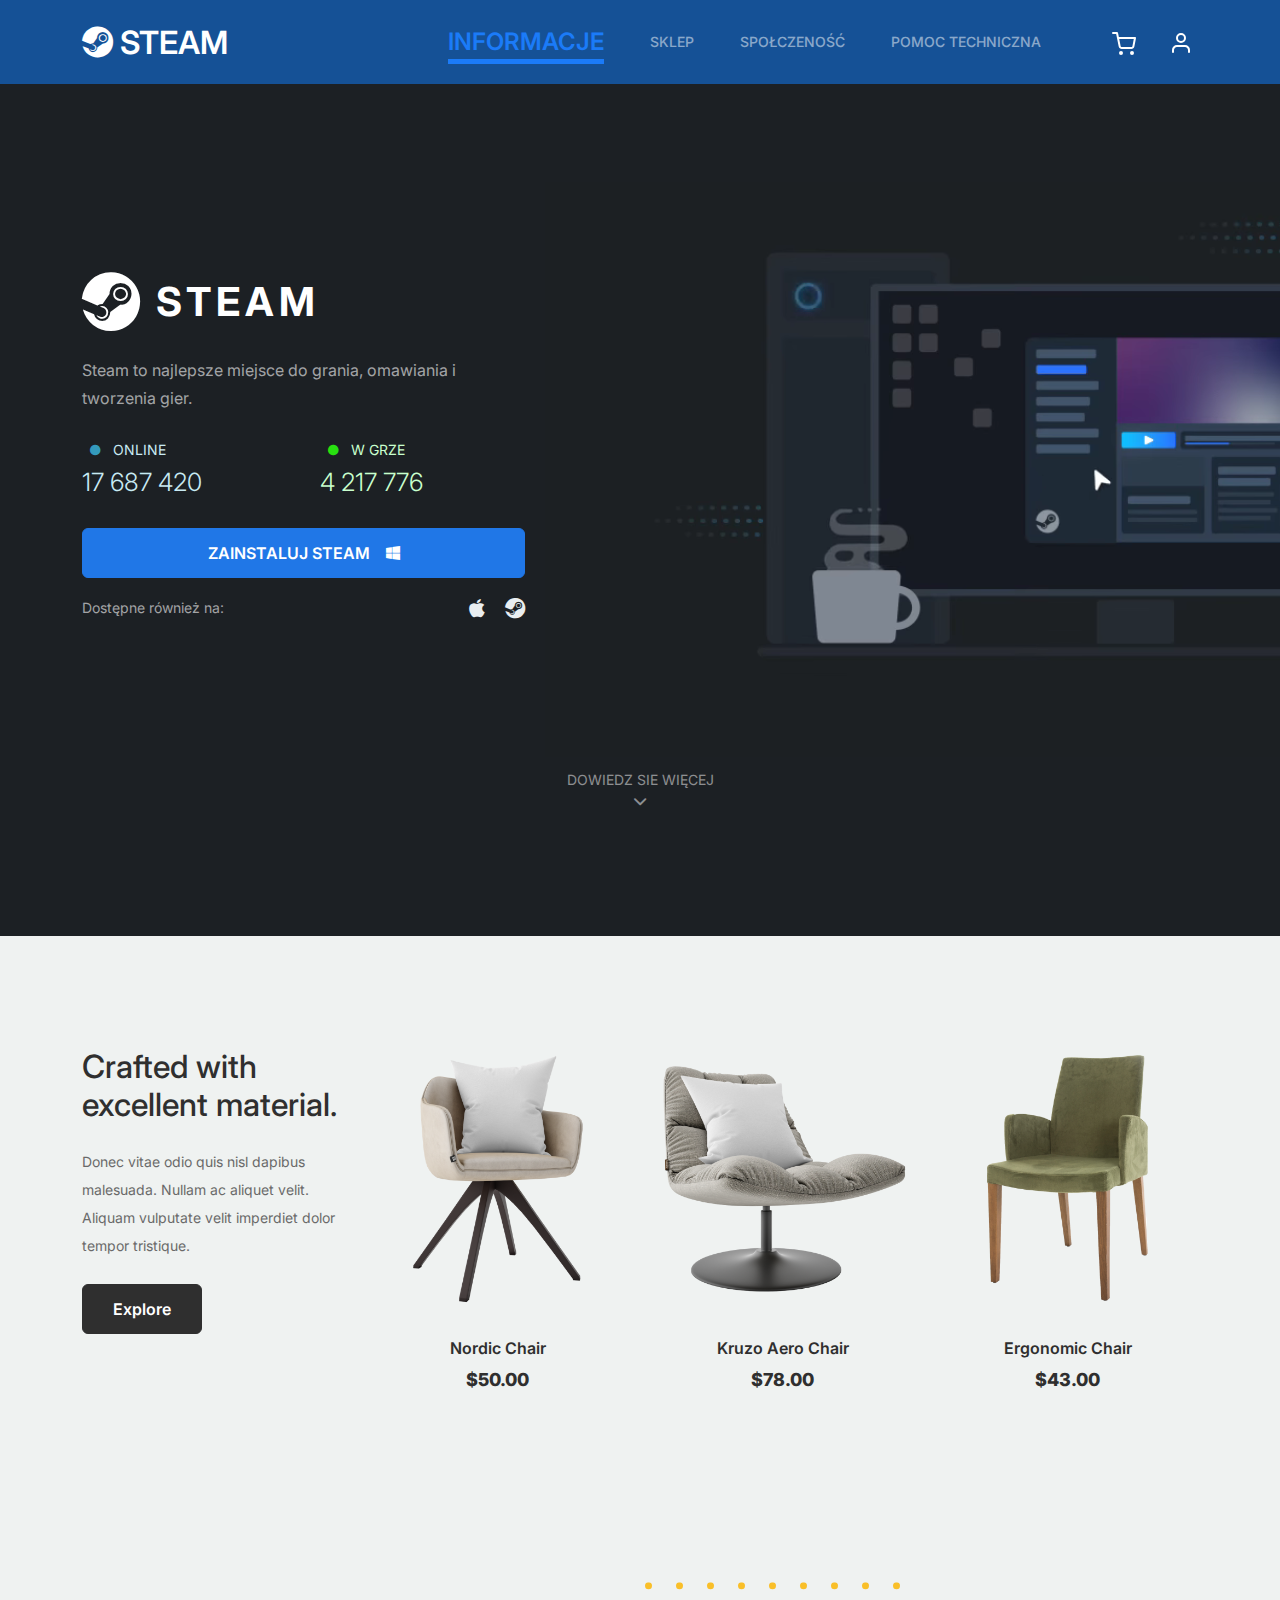
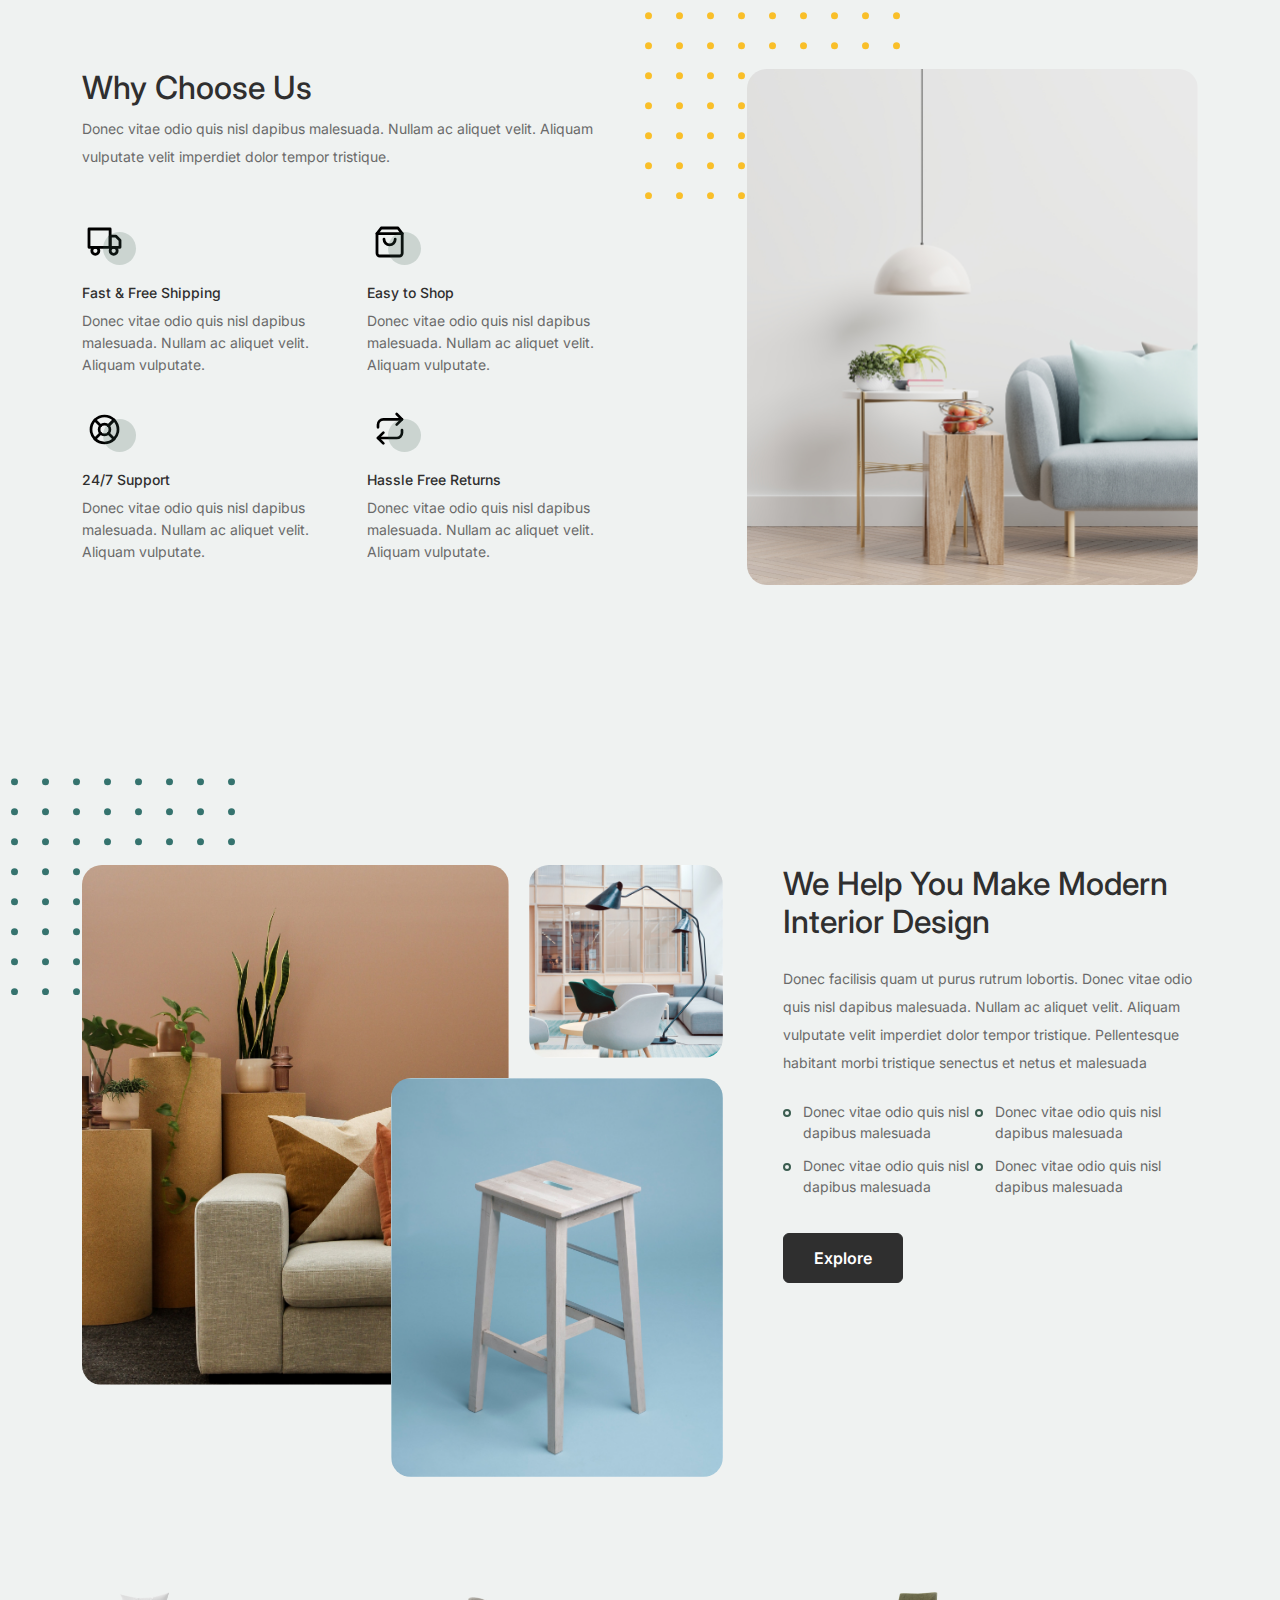
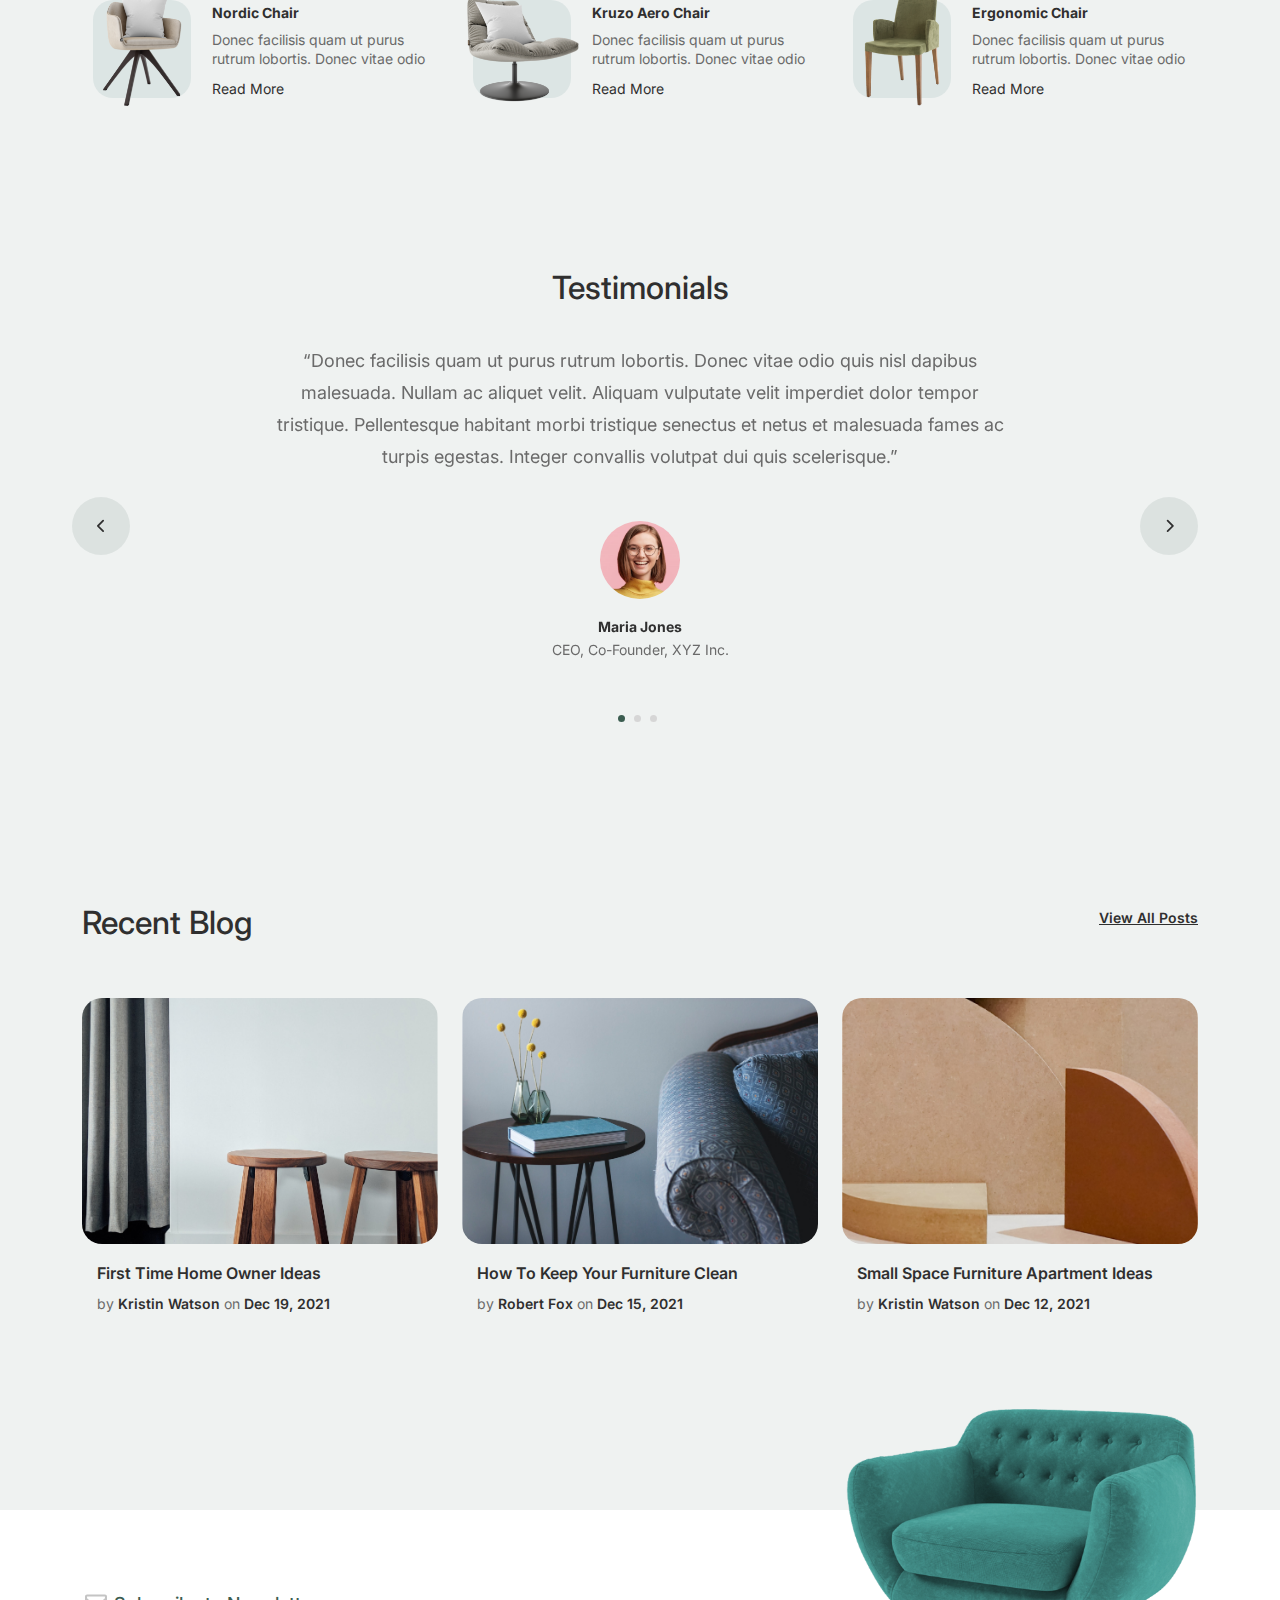
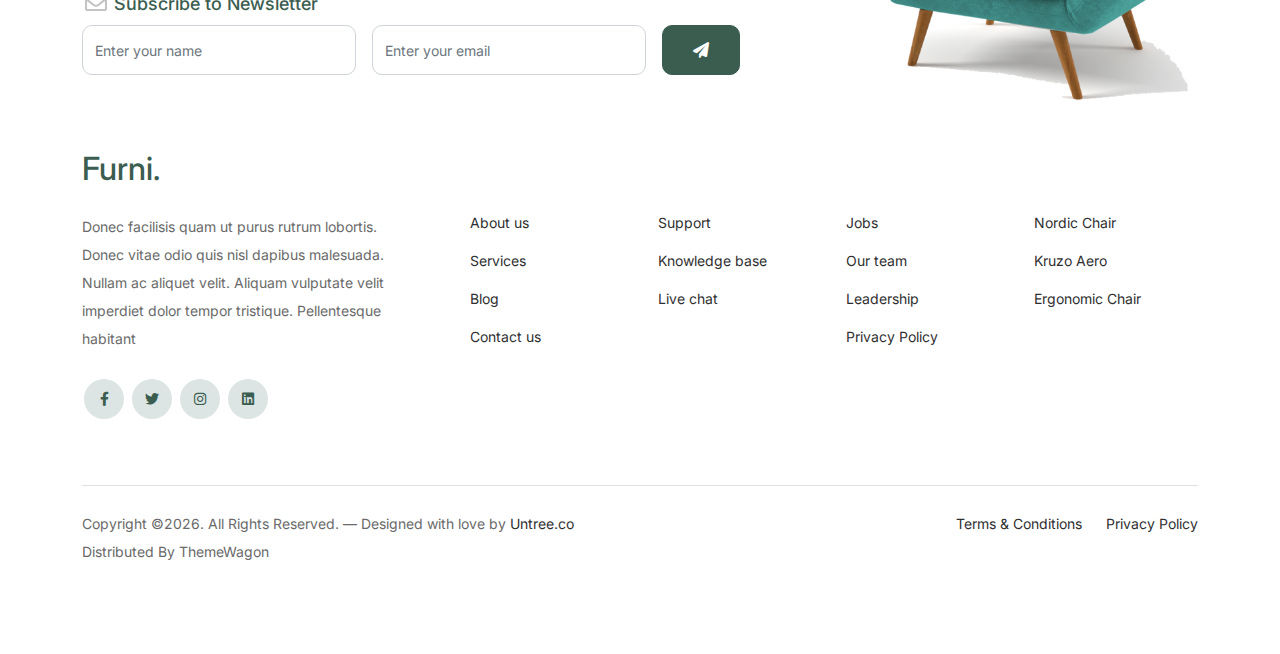
==== commit eb1717dc: "Redesigned main section Also: -Redesigned navbar -Moved images to another folder -Change favicon -Up" ====
--- a/furni-1.0.0/index.html
+++ b/furni-1.0.0/index.html
@@ -6,138 +6,156 @@
 * License: https://creativecommons.org/licenses/by/3.0/
 */ -->
 <!doctype html>
-<html lang="en">
+<html lang="pl">
 <head>
-  <meta charset="utf-8">
-  <meta name="viewport" content="width=device-width, initial-scale=1, shrink-to-fit=no">
-  <meta name="author" content="Untree.co">
-  <link rel="shortcut icon" href="favicon.png">
-
-  <meta name="description" content="" />
-  <meta name="keywords" content="bootstrap, bootstrap4" />
-
-		<!-- Bootstrap CSS -->
-		<link href="css/bootstrap.min.css" rel="stylesheet">
-		<link href="https://cdnjs.cloudflare.com/ajax/libs/font-awesome/6.0.0-beta3/css/all.min.css" rel="stylesheet">
-		<link href="css/tiny-slider.css" rel="stylesheet">
-		<link href="css/style.css" rel="stylesheet">
-		<title>Furni Free Bootstrap 5 Template for Furniture and Interior Design Websites by Untree.co </title>
-	</head>
-
+	<meta charset="utf-8">
+	<meta name="viewport" content="width=device-width, initial-scale=1, shrink-to-fit=no">
+	<link rel="icon shortcut" href="img/favicon.png">
+	<meta name="keywords" content="bootstrap, bootstrap5">
+
+	<!-- Bootstrap CSS -->
+	<link href="css/bootstrap.min.css" rel="stylesheet">
+	<link href="https://cdnjs.cloudflare.com/ajax/libs/font-awesome/6.0.0-beta3/css/all.min.css" rel="stylesheet">
+	<link href="css/tiny-slider.css" rel="stylesheet">
+	<link href="css/style.css" rel="stylesheet">
+	<link href="css/customStyle.css" rel="stylesheet">
+	
+	<title>Steam</title>
+</head>
 	<body>
-
 		<!-- Start Header/Navigation -->
-		<nav class="custom-navbar navbar navbar navbar-expand-md navbar-dark bg-dark" arial-label="Furni navigation bar">
-
-			<div class="container">
-				<a class="navbar-brand" href="index.html">Furni<span>.</span></a>
-
-				<button class="navbar-toggler" type="button" data-bs-toggle="collapse" data-bs-target="#navbarsFurni" aria-controls="navbarsFurni" aria-expanded="false" aria-label="Toggle navigation">
+		<nav class="custom-navbar navbar navbar navbar-expand-lg navbar-dark bg-dark" arial-label="Steam navigation bar">
+			<div class="container">
+				<a class="navbar-brand text-uppercase" href="index.html">
+					<i class="fa-brands fa-steam"></i> Steam
+				</a>
+				<button class="navbar-toggler" type="button" data-bs-toggle="collapse" data-bs-target="#navbarsSteam" aria-controls="navbarsSteam" aria-expanded="false" aria-label="Toggle navigation">
 					<span class="navbar-toggler-icon"></span>
 				</button>
-
-				<div class="collapse navbar-collapse" id="navbarsFurni">
+				<div class="collapse navbar-collapse" id="navbarsSteam">
 					<ul class="custom-navbar-nav navbar-nav ms-auto mb-2 mb-md-0">
-						<li class="nav-item active">
-							<a class="nav-link" href="index.html">Home</a>
-						</li>
-						<li><a class="nav-link" href="shop.html">Shop</a></li>
-						<li><a class="nav-link" href="about.html">About us</a></li>
-						<li><a class="nav-link" href="services.html">Services</a></li>
-						<li><a class="nav-link" href="blog.html">Blog</a></li>
-						<li><a class="nav-link" href="contact.html">Contact us</a></li>
+						<li class="nav-item active"><a class="nav-link" href="index.html">Informacje</a></li>
+						<li><a class="nav-link" href="shop.html">Sklep</a></li>
+						<li><a class="nav-link" href="about.html">Społczeność</a></li>
+						<li><a class="nav-link" href="services.html">Pomoc techniczna</a></li>
 					</ul>
-
 					<ul class="custom-navbar-cta navbar-nav mb-2 mb-md-0 ms-5">
-						<li><a class="nav-link" href="#"><img src="images/user.svg"></a></li>
-						<li><a class="nav-link" href="cart.html"><img src="images/cart.svg"></a></li>
+						<li><a class="nav-link" href="cart.html"><img src="img/cart.svg"></a></li>
+						<li><a class="nav-link" href="#"><img src="img/user.svg"></a></li>
 					</ul>
 				</div>
 			</div>
+		</nav>
+		<!-- End Header/Navigation --> 
+		<!-- Start main section -->
+		<div class="main">
+			<div class="container">
+				<div class="row p-0">
+					<div class="col-lg-7 order-lg-1 p-0">
+						<div class="pt-0">
+							<video width="140%" height="auto" autoplay="" muted="" loop="" poster="https://cdn.akamai.steamstatic.com/store/about/videos/about_hero_loop_web.png">
+								<source src="img/main.webm" type="video/webm">
+								<source src="https://cdn.akamai.steamstatic.com/store/about/videos/about_hero_loop_web.mp4" type="video/mp4">
+							</video>
+						</div>
+					</div>
+					<div class="col-lg-5 mt-5 pt-5">
+						<h1><i class="fa-brands fa-steam fa-xl"></i><span class="px-3 text-uppercase" style="letter-spacing: 5px;">Steam</span></h1>
+						<p class="mb-4 fs-6">Steam to najlepsze miejsce do grania, omawiania i tworzenia gier.</p>
+						<div class="row">
+							<div class="col-6">
+								<div class="p-2 d-inline">
+									<i class="fa-solid fa-circle fa-xs" style="color: #349abc;"></i>
+									<span class="online active-text ms-2 text-uppercase"> Online</span> 
+									<span class="d-block online active-number my-1">17 687 420</span> 
+								</div>
+							</div>
+							<div class="col-6">
+								<div class="p-2 d-inline">
+									<i class="fa-solid fa-circle fa-xs" style="color: #28e010;"></i>
+									<span class="in-game active-text ms-2 text-uppercase">W grze</span>
+									<span class="d-block in-game active-number my-1">4 217 776</span>
+								</div>
+							</div>
+						</div>
+						<div class="w-100 download-section">
+							<a href="#" class="btn d-block btn-secondary me-2 text-uppercase">Zainstaluj Steam<i class="ms-3 fa-brands fa-windows"></i></a>							
+							<p class="my-3 d-block">Dostępne również na:
+								<span class="float-end">
+									<a href="#" class="mx-2"><i class="fa-brands fa-apple fa-xl" style="color: #e9eef1;"></i></a>
+									<a href="#" class="mx-2"><i class="fa-brands fa-steam fa-xl" style="color: #e9eef1;"></i></a>
+								</span>
+							</p>
+						</div>						
+					</div>
+				</div>
+			</div>
+			<div class="container-fluid text-center text-uppercase">
+				<a href="#" class="d-block" style="text-decoration: none; color:  #ffffff81;">Dowiedz sie więcej<i class="fa-solid fa-chevron-down d-block"></i></a>
 				
-		</nav>
-		<!-- End Header/Navigation -->
-
-		<!-- Start Hero Section -->
-			<div class="hero">
-				<div class="container">
-					<div class="row justify-content-between">
-						<div class="col-lg-5">
-							<div class="intro-excerpt">
-								<h1>Modern Interior <span clsas="d-block">Design Studio</span></h1>
-								<p class="mb-4">Donec vitae odio quis nisl dapibus malesuada. Nullam ac aliquet velit. Aliquam vulputate velit imperdiet dolor tempor tristique.</p>
-								<p><a href="" class="btn btn-secondary me-2">Shop Now</a><a href="#" class="btn btn-white-outline">Explore</a></p>
-							</div>
-						</div>
-						<div class="col-lg-7">
-							<div class="hero-img-wrap">
-								<img src="images/couch.png" class="img-fluid">
-							</div>
-						</div>
-					</div>
-				</div>
-			</div>
-		<!-- End Hero Section -->
-
-		<!-- Start Product Section -->
-		<div class="product-section">
-			<div class="container">
-				<div class="row">
-
-					<!-- Start Column 1 -->
-					<div class="col-md-12 col-lg-3 mb-5 mb-lg-0">
-						<h2 class="mb-4 section-title">Crafted with excellent material.</h2>
-						<p class="mb-4">Donec vitae odio quis nisl dapibus malesuada. Nullam ac aliquet velit. Aliquam vulputate velit imperdiet dolor tempor tristique. </p>
-						<p><a href="shop.html" class="btn">Explore</a></p>
-					</div> 
-					<!-- End Column 1 -->
-
-					<!-- Start Column 2 -->
-					<div class="col-12 col-md-4 col-lg-3 mb-5 mb-md-0">
-						<a class="product-item" href="cart.html">
-							<img src="images/product-1.png" class="img-fluid product-thumbnail">
-							<h3 class="product-title">Nordic Chair</h3>
-							<strong class="product-price">$50.00</strong>
-
-							<span class="icon-cross">
-								<img src="images/cross.svg" class="img-fluid">
-							</span>
-						</a>
-					</div> 
-					<!-- End Column 2 -->
-
-					<!-- Start Column 3 -->
-					<div class="col-12 col-md-4 col-lg-3 mb-5 mb-md-0">
-						<a class="product-item" href="cart.html">
-							<img src="images/product-2.png" class="img-fluid product-thumbnail">
-							<h3 class="product-title">Kruzo Aero Chair</h3>
-							<strong class="product-price">$78.00</strong>
-
-							<span class="icon-cross">
-								<img src="images/cross.svg" class="img-fluid">
-							</span>
-						</a>
-					</div>
-					<!-- End Column 3 -->
-
-					<!-- Start Column 4 -->
-					<div class="col-12 col-md-4 col-lg-3 mb-5 mb-md-0">
-						<a class="product-item" href="cart.html">
-							<img src="images/product-3.png" class="img-fluid product-thumbnail">
-							<h3 class="product-title">Ergonomic Chair</h3>
-							<strong class="product-price">$43.00</strong>
-
-							<span class="icon-cross">
-								<img src="images/cross.svg" class="img-fluid">
-							</span>
-						</a>
-					</div>
-					<!-- End Column 4 -->
-
-				</div>
-			</div>
-		</div>
-		<!-- End Product Section -->
+			</div>
+		</div>
+	<!-- End main section -->
+
+	<!-- Start Product Section -->
+	<div class="product-section">
+		<div class="container">
+			<div class="row">
+
+				<!-- Start Column 1 -->
+				<div class="col-md-12 col-lg-3 mb-5 mb-lg-0">
+					<h2 class="mb-4 section-title">Crafted with excellent material.</h2>
+					<p class="mb-4">Donec vitae odio quis nisl dapibus malesuada. Nullam ac aliquet velit. Aliquam vulputate velit imperdiet dolor tempor tristique. </p>
+					<p><a href="shop.html" class="btn">Explore</a></p>
+				</div> 
+				<!-- End Column 1 -->
+
+				<!-- Start Column 2 -->
+				<div class="col-12 col-md-4 col-lg-3 mb-5 mb-md-0">
+					<a class="product-item" href="cart.html">
+						<img src="img/product-1.png" class="img-fluid product-thumbnail">
+						<h3 class="product-title">Nordic Chair</h3>
+						<strong class="product-price">$50.00</strong>
+
+						<span class="icon-cross">
+							<img src="img/cross.svg" class="img-fluid">
+						</span>
+					</a>
+				</div> 
+				<!-- End Column 2 -->
+
+				<!-- Start Column 3 -->
+				<div class="col-12 col-md-4 col-lg-3 mb-5 mb-md-0">
+					<a class="product-item" href="cart.html">
+						<img src="img/product-2.png" class="img-fluid product-thumbnail">
+						<h3 class="product-title">Kruzo Aero Chair</h3>
+						<strong class="product-price">$78.00</strong>
+
+						<span class="icon-cross">
+							<img src="img/cross.svg" class="img-fluid">
+						</span>
+					</a>
+				</div>
+				<!-- End Column 3 -->
+
+				<!-- Start Column 4 -->
+				<div class="col-12 col-md-4 col-lg-3 mb-5 mb-md-0">
+					<a class="product-item" href="cart.html">
+						<img src="img/product-3.png" class="img-fluid product-thumbnail">
+						<h3 class="product-title">Ergonomic Chair</h3>
+						<strong class="product-price">$43.00</strong>
+
+						<span class="icon-cross">
+							<img src="img/cross.svg" class="img-fluid">
+						</span>
+					</a>
+				</div>
+				<!-- End Column 4 -->
+
+			</div>
+		</div>
+	</div>
+	<!-- End Product Section -->
 
 		<!-- Start Why Choose Us Section -->
 		<div class="why-choose-section">
@@ -151,7 +169,7 @@
 							<div class="col-6 col-md-6">
 								<div class="feature">
 									<div class="icon">
-										<img src="images/truck.svg" alt="Image" class="imf-fluid">
+										<img src="img/truck.svg" alt="Image" class="imf-fluid">
 									</div>
 									<h3>Fast &amp; Free Shipping</h3>
 									<p>Donec vitae odio quis nisl dapibus malesuada. Nullam ac aliquet velit. Aliquam vulputate.</p>
@@ -161,7 +179,7 @@
 							<div class="col-6 col-md-6">
 								<div class="feature">
 									<div class="icon">
-										<img src="images/bag.svg" alt="Image" class="imf-fluid">
+										<img src="img/bag.svg" alt="Image" class="imf-fluid">
 									</div>
 									<h3>Easy to Shop</h3>
 									<p>Donec vitae odio quis nisl dapibus malesuada. Nullam ac aliquet velit. Aliquam vulputate.</p>
@@ -171,7 +189,7 @@
 							<div class="col-6 col-md-6">
 								<div class="feature">
 									<div class="icon">
-										<img src="images/support.svg" alt="Image" class="imf-fluid">
+										<img src="img/support.svg" alt="Image" class="imf-fluid">
 									</div>
 									<h3>24/7 Support</h3>
 									<p>Donec vitae odio quis nisl dapibus malesuada. Nullam ac aliquet velit. Aliquam vulputate.</p>
@@ -181,7 +199,7 @@
 							<div class="col-6 col-md-6">
 								<div class="feature">
 									<div class="icon">
-										<img src="images/return.svg" alt="Image" class="imf-fluid">
+										<img src="img/return.svg" alt="Image" class="imf-fluid">
 									</div>
 									<h3>Hassle Free Returns</h3>
 									<p>Donec vitae odio quis nisl dapibus malesuada. Nullam ac aliquet velit. Aliquam vulputate.</p>
@@ -193,7 +211,7 @@
 
 					<div class="col-lg-5">
 						<div class="img-wrap">
-							<img src="images/why-choose-us-img.jpg" alt="Image" class="img-fluid">
+							<img src="img/why-choose-us-img.jpg" alt="Image" class="img-fluid">
 						</div>
 					</div>
 
@@ -208,9 +226,9 @@
 				<div class="row justify-content-between">
 					<div class="col-lg-7 mb-5 mb-lg-0">
 						<div class="imgs-grid">
-							<div class="grid grid-1"><img src="images/img-grid-1.jpg" alt="Untree.co"></div>
-							<div class="grid grid-2"><img src="images/img-grid-2.jpg" alt="Untree.co"></div>
-							<div class="grid grid-3"><img src="images/img-grid-3.jpg" alt="Untree.co"></div>
+							<div class="grid grid-1"><img src="img/img-grid-1.jpg" alt="Untree.co"></div>
+							<div class="grid grid-2"><img src="img/img-grid-2.jpg" alt="Untree.co"></div>
+							<div class="grid grid-3"><img src="img/img-grid-3.jpg" alt="Untree.co"></div>
 						</div>
 					</div>
 					<div class="col-lg-5 ps-lg-5">
@@ -238,7 +256,7 @@
 					<div class="col-12 col-md-6 col-lg-4 mb-4 mb-lg-0">
 						<div class="product-item-sm d-flex">
 							<div class="thumbnail">
-								<img src="images/product-1.png" alt="Image" class="img-fluid">
+								<img src="img/product-1.png" alt="Image" class="img-fluid">
 							</div>
 							<div class="pt-3">
 								<h3>Nordic Chair</h3>
@@ -251,7 +269,7 @@
 					<div class="col-12 col-md-6 col-lg-4 mb-4 mb-lg-0">
 						<div class="product-item-sm d-flex">
 							<div class="thumbnail">
-								<img src="images/product-2.png" alt="Image" class="img-fluid">
+								<img src="img/product-2.png" alt="Image" class="img-fluid">
 							</div>
 							<div class="pt-3">
 								<h3>Kruzo Aero Chair</h3>
@@ -264,7 +282,7 @@
 					<div class="col-12 col-md-6 col-lg-4 mb-4 mb-lg-0">
 						<div class="product-item-sm d-flex">
 							<div class="thumbnail">
-								<img src="images/product-3.png" alt="Image" class="img-fluid">
+								<img src="img/product-3.png" alt="Image" class="img-fluid">
 							</div>
 							<div class="pt-3">
 								<h3>Ergonomic Chair</h3>
@@ -310,7 +328,7 @@
 
 												<div class="author-info">
 													<div class="author-pic">
-														<img src="images/person-1.png" alt="Maria Jones" class="img-fluid">
+														<img src="img/person-1.png" alt="Maria Jones" class="img-fluid">
 													</div>
 													<h3 class="font-weight-bold">Maria Jones</h3>
 													<span class="position d-block mb-3">CEO, Co-Founder, XYZ Inc.</span>
@@ -333,7 +351,7 @@
 
 												<div class="author-info">
 													<div class="author-pic">
-														<img src="images/person-1.png" alt="Maria Jones" class="img-fluid">
+														<img src="img/person-1.png" alt="Maria Jones" class="img-fluid">
 													</div>
 													<h3 class="font-weight-bold">Maria Jones</h3>
 													<span class="position d-block mb-3">CEO, Co-Founder, XYZ Inc.</span>
@@ -356,7 +374,7 @@
 
 												<div class="author-info">
 													<div class="author-pic">
-														<img src="images/person-1.png" alt="Maria Jones" class="img-fluid">
+														<img src="img/person-1.png" alt="Maria Jones" class="img-fluid">
 													</div>
 													<h3 class="font-weight-bold">Maria Jones</h3>
 													<span class="position d-block mb-3">CEO, Co-Founder, XYZ Inc.</span>
@@ -393,7 +411,7 @@
 
 					<div class="col-12 col-sm-6 col-md-4 mb-4 mb-md-0">
 						<div class="post-entry">
-							<a href="#" class="post-thumbnail"><img src="images/post-1.jpg" alt="Image" class="img-fluid"></a>
+							<a href="#" class="post-thumbnail"><img src="img/post-1.jpg" alt="Image" class="img-fluid"></a>
 							<div class="post-content-entry">
 								<h3><a href="#">First Time Home Owner Ideas</a></h3>
 								<div class="meta">
@@ -405,7 +423,7 @@
 
 					<div class="col-12 col-sm-6 col-md-4 mb-4 mb-md-0">
 						<div class="post-entry">
-							<a href="#" class="post-thumbnail"><img src="images/post-2.jpg" alt="Image" class="img-fluid"></a>
+							<a href="#" class="post-thumbnail"><img src="img/post-2.jpg" alt="Image" class="img-fluid"></a>
 							<div class="post-content-entry">
 								<h3><a href="#">How To Keep Your Furniture Clean</a></h3>
 								<div class="meta">
@@ -417,7 +435,7 @@
 
 					<div class="col-12 col-sm-6 col-md-4 mb-4 mb-md-0">
 						<div class="post-entry">
-							<a href="#" class="post-thumbnail"><img src="images/post-3.jpg" alt="Image" class="img-fluid"></a>
+							<a href="#" class="post-thumbnail"><img src="img/post-3.jpg" alt="Image" class="img-fluid"></a>
 							<div class="post-content-entry">
 								<h3><a href="#">Small Space Furniture Apartment Ideas</a></h3>
 								<div class="meta">
@@ -437,13 +455,13 @@
 			<div class="container relative">
 
 				<div class="sofa-img">
-					<img src="images/sofa.png" alt="Image" class="img-fluid">
+					<img src="img/sofa.png" alt="Image" class="img-fluid">
 				</div>
 
 				<div class="row">
 					<div class="col-lg-8">
 						<div class="subscription-form">
-							<h3 class="d-flex align-items-center"><span class="me-1"><img src="images/envelope-outline.svg" alt="Image" class="img-fluid"></span><span>Subscribe to Newsletter</span></h3>
+							<h3 class="d-flex align-items-center"><span class="me-1"><img src="img/envelope-outline.svg" alt="Image" class="img-fluid"></span><span>Subscribe to Newsletter</span></h3>
 
 							<form action="#" class="row g-3">
 								<div class="col-auto">
--- a/furni-1.0.0/css/style.css
+++ b/furni-1.0.0/css/style.css
@@ -4,6 +4,7 @@
 * Author URI: https://untree.co/
 * License: https://creativecommons.org/licenses/by/3.0/
 */
+
 @import url("https://fonts.googleapis.com/css2?family=Inter:wght@400;500;600;700;800&display=swap");
 body {
   overflow-x: hidden;
@@ -31,7 +32,7 @@
     font-weight: 600; }
 
 .custom-navbar {
-  background: #3b5d50 !important;
+  background: #155196 !important;
   padding-top: 20px;
   padding-bottom: 20px; }
   .custom-navbar .navbar-brand {
@@ -49,10 +50,11 @@
     .custom-navbar .custom-navbar-nav li {
       margin-left: 15px;
       margin-right: 15px; } }
-  .custom-navbar .custom-navbar-nav li a {
+    .custom-navbar .custom-navbar-nav li a { /* linki w menu */
     font-weight: 500;
     color: #ffffff !important;
     opacity: .5;
+    text-transform: uppercase;
     -webkit-transition: .3s all ease;
     -o-transition: .3s all ease;
     transition: .3s all ease;
@@ -64,7 +66,7 @@
         bottom: 0;
         left: 8px;
         right: 8px;
-        background: #f9bf29;
+        background: #1b7bf8; /*kolor wyboru menu*/
         height: 5px;
         opacity: 1;
         visibility: visible;
@@ -77,7 +79,11 @@
       .custom-navbar .custom-navbar-nav li a:hover:before {
         width: calc(100% - 16px); }
   .custom-navbar .custom-navbar-nav li.active a {
-    opacity: 1; }
+      opacity: 1; 
+      color: #1b7bf8 !important;
+      font-weight: 600;
+      font-size: x-large;
+    }
     .custom-navbar .custom-navbar-nav li.active a:before {
       width: calc(100% - 16px); }
   .custom-navbar .custom-navbar-cta {
@@ -95,34 +101,34 @@
       .custom-navbar .custom-navbar-cta li:first-child {
         margin-right: 20px; }
 
-.hero {
-  background: #3b5d50;
+.main {
+  background: #1c2024;
   padding: calc(4rem - 30px) 0 0rem 0; }
   @media (min-width: 768px) {
-    .hero {
+    .main {
       padding: calc(4rem - 30px) 0 4rem 0; } }
   @media (min-width: 992px) {
-    .hero {
+    .main {
       padding: calc(8rem - 30px) 0 8rem 0; } }
-  .hero .intro-excerpt {
+  .main .intro-excerpt {
     position: relative;
     z-index: 4; }
     @media (min-width: 992px) {
-      .hero .intro-excerpt {
+      .main .intro-excerpt {
         max-width: 450px; } }
-  .hero h1 {
+  .main h1 {
     font-weight: 700;
     color: #ffffff;
     margin-bottom: 30px; }
     @media (min-width: 1400px) {
-      .hero h1 {
+      .main h1 {
         font-size: 54px; } }
-  .hero p {
-    color: rgba(255, 255, 255, 0.5);
-    margin-botom: 30px; }
-  .hero .hero-img-wrap {
+  .main p {
+    color: rgba(255, 255, 255, 0.6);
+    margin-bottom: 30px; }
+  .main .main-img-wrap {
     position: relative; }
-    .hero .hero-img-wrap img {
+    .main .main-img-wrap img {
       position: relative;
       top: 0px;
       right: 0px;
@@ -130,21 +136,21 @@
       max-width: 780px;
       left: -20px; }
       @media (min-width: 768px) {
-        .hero .hero-img-wrap img {
+        .main .main-img-wrap img {
           right: 0px;
           left: -100px; } }
       @media (min-width: 992px) {
-        .hero .hero-img-wrap img {
+        .main .main-img-wrap img {
           left: 0px;
           top: -80px;
           position: absolute;
           right: -50px; } }
       @media (min-width: 1200px) {
-        .hero .hero-img-wrap img {
+        .main .main-img-wrap img {
           left: 0px;
           top: -80px;
           right: -100px; } }
-    .hero .hero-img-wrap:after {
+    .main .main-img-wrap:after {
       content: "";
       position: absolute;
       width: 255px;
@@ -155,13 +161,13 @@
       right: -100px;
       top: -0px; }
       @media (min-width: 1200px) {
-        .hero .hero-img-wrap:after {
+        .main .main-img-wrap:after {
           top: -40px; } }
 
 .btn {
   font-weight: 600;
   padding: 12px 30px;
-  border-radius: 30px;
+  border-radius: 6px;
   color: #ffffff;
   background: #2f2f2f;
   border-color: #2f2f2f; }
@@ -180,12 +186,12 @@
       background: #314d43;
       border-color: #314d43; }
   .btn.btn-secondary {
-    color: #2f2f2f;
-    background: #f9bf29;
-    border-color: #f9bf29; }
+    background: #2077e7;
+    border-color: #2077e7; }
     .btn.btn-secondary:hover {
-      background: #f8b810;
-      border-color: #f8b810; }
+      color: #eeeeee;
+      background: #16417a;
+      border-color: #16417a; }
   .btn.btn-white-outline {
     background: transparent;
     border-width: 2px;
@@ -315,8 +321,8 @@
   padding: 7rem 0; }
   .we-help-section .imgs-grid {
     display: -ms-grid;
-    display: grid;
-    -ms-grid-columns: (1fr)[27];
+    display: grid;    
+    -ms-grid-columns: (1fr);
     grid-template-columns: repeat(27, 1fr);
     position: relative; }
     .we-help-section .imgs-grid:before {
--- a/furni-1.0.0/css/customStyle.css
+++ b/furni-1.0.0/css/customStyle.css
@@ -0,0 +1,17 @@
+.active-number{
+    font-size: 25px;
+    font-weight: 300;
+    color: aliceblue;
+}
+.online{
+    color: rgb(200, 234, 243);
+
+}
+.in-game{
+    color: rgb(200, 255, 205);
+}
+@media (max-width: 991.98px) {
+    .download-section{
+        width: 60%;
+    }
+}
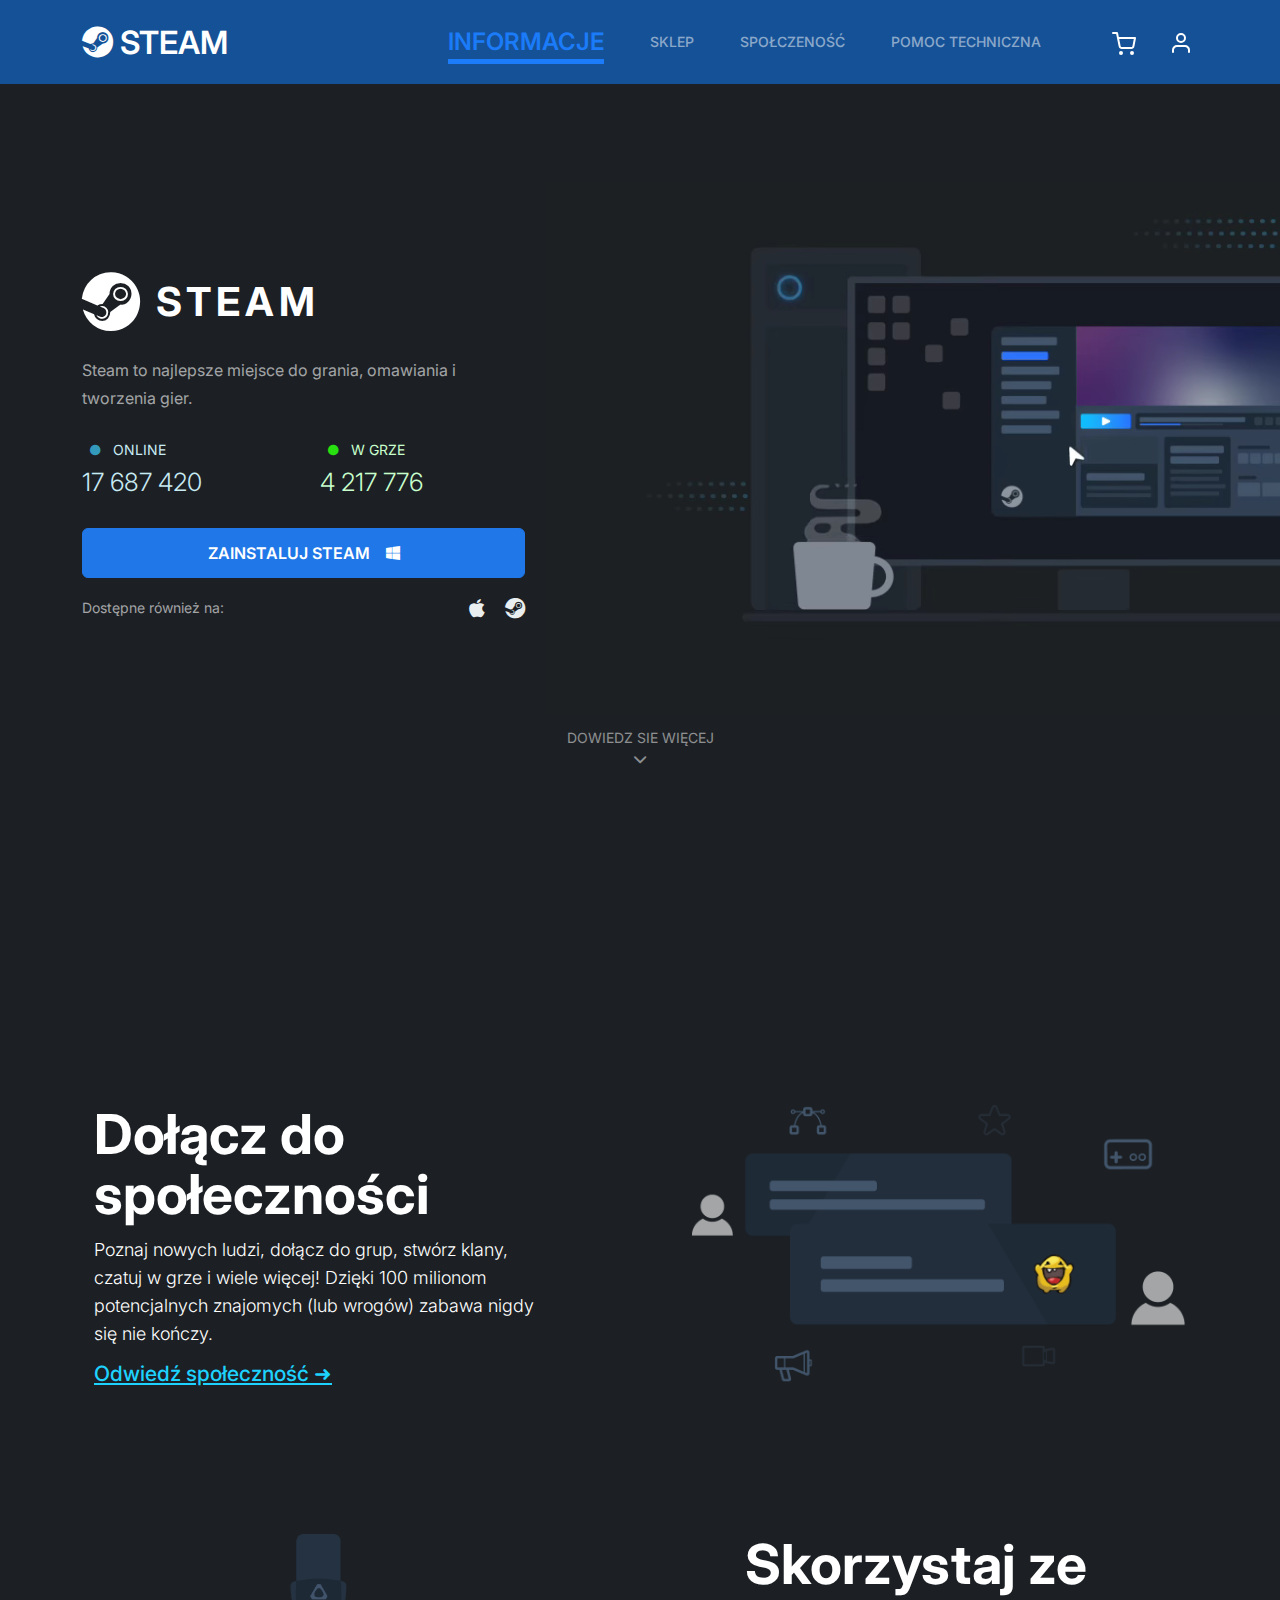
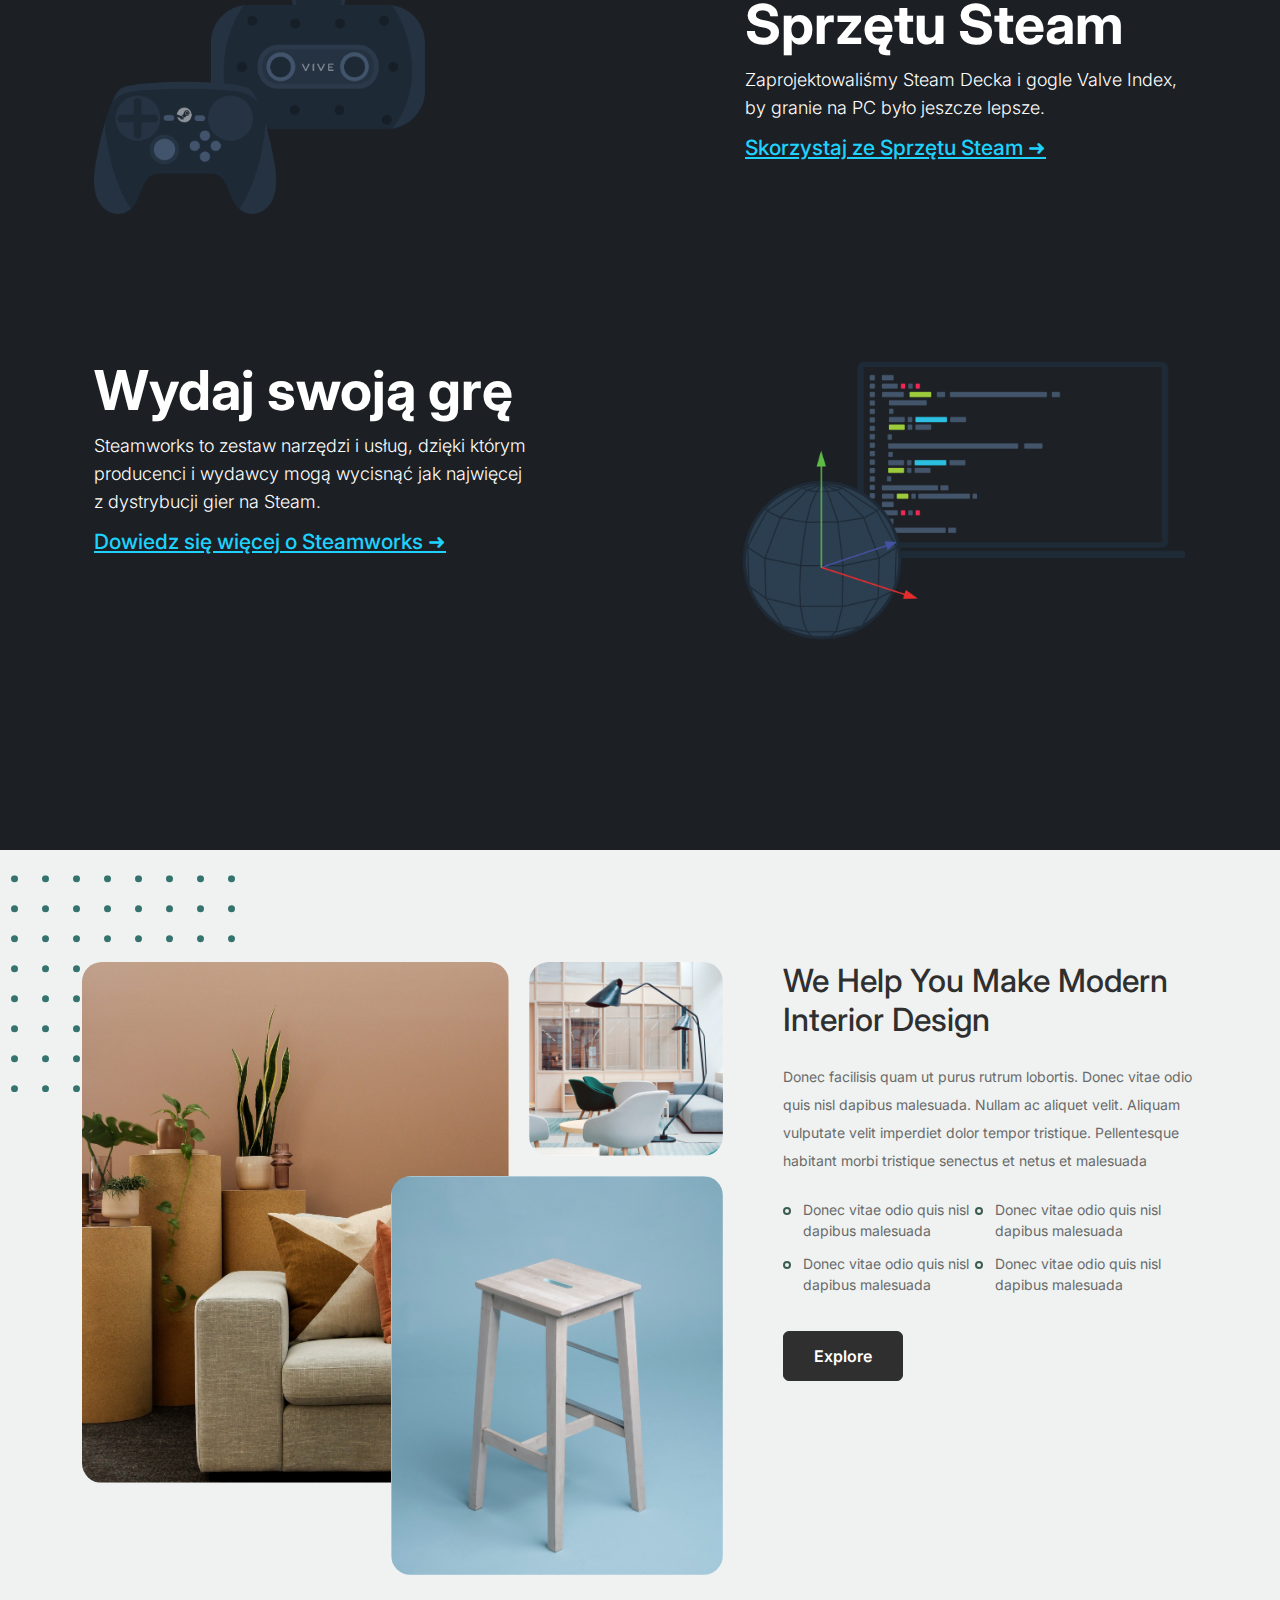
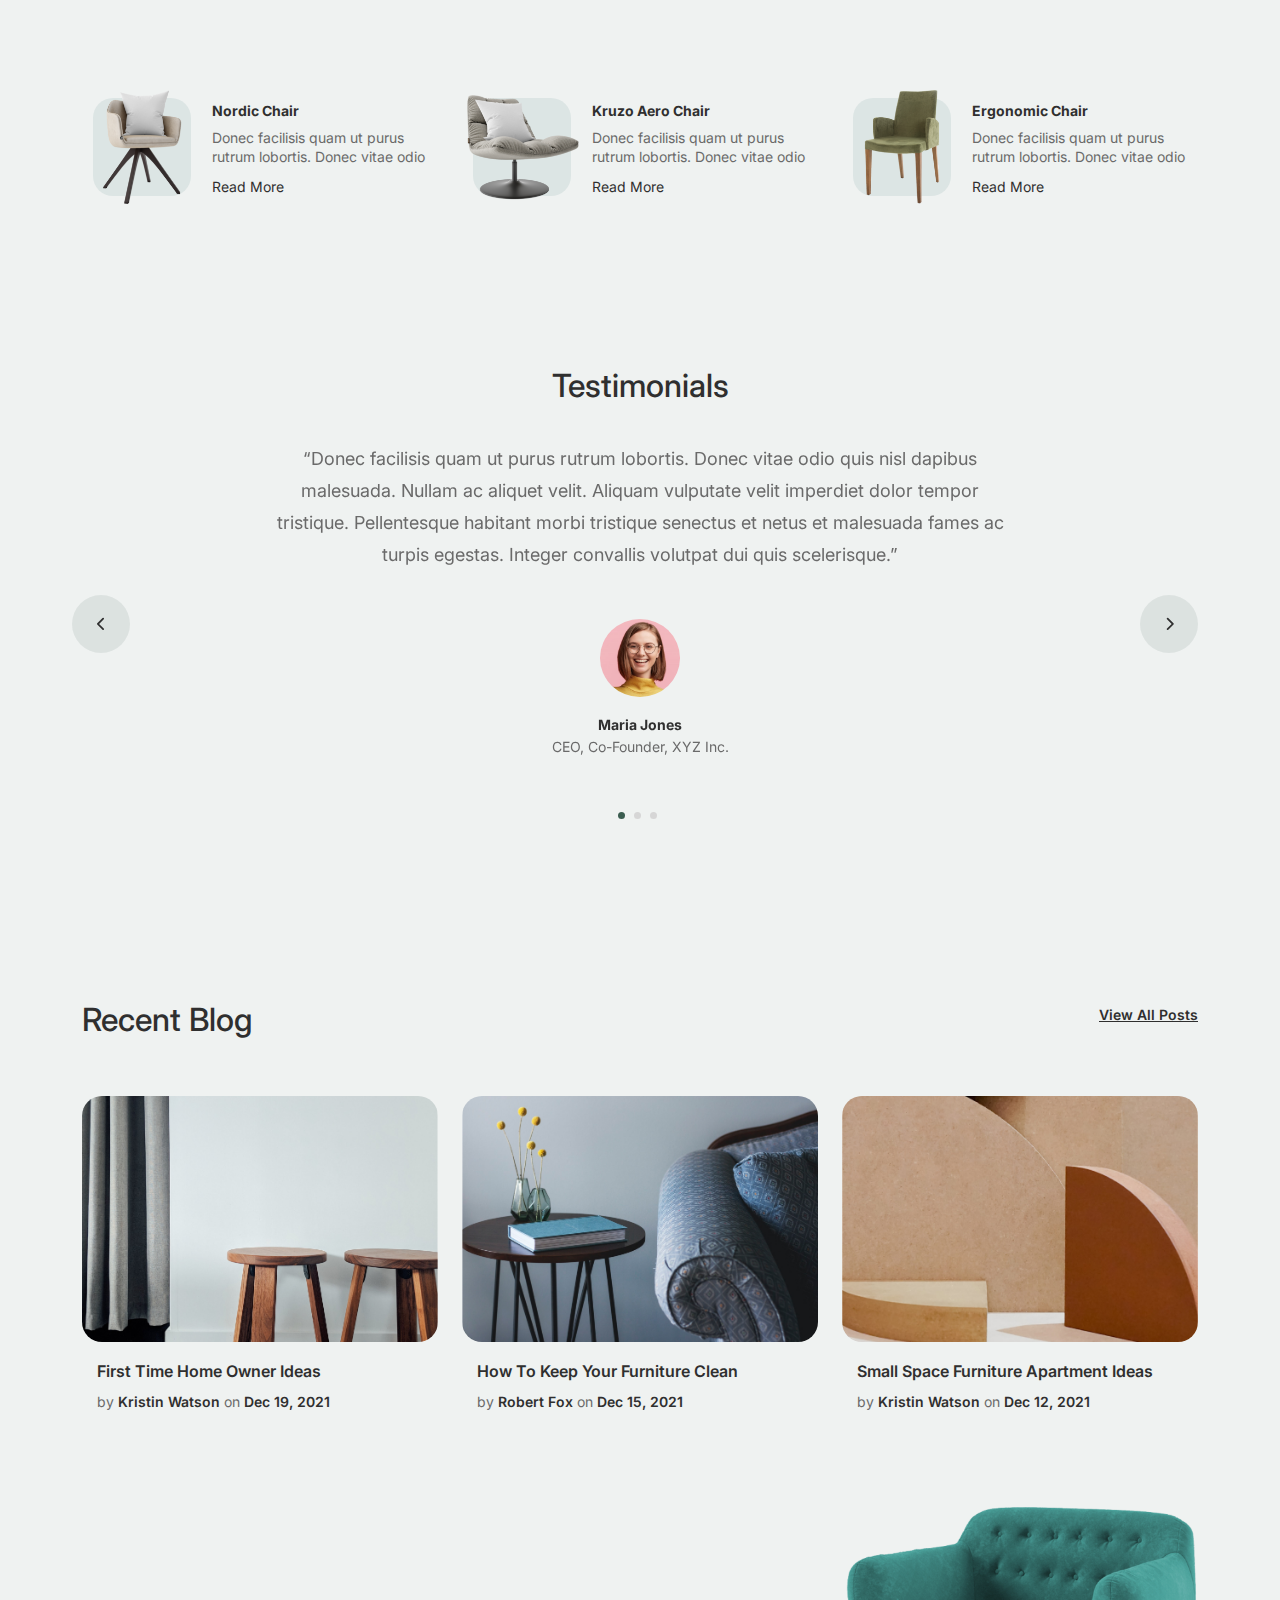
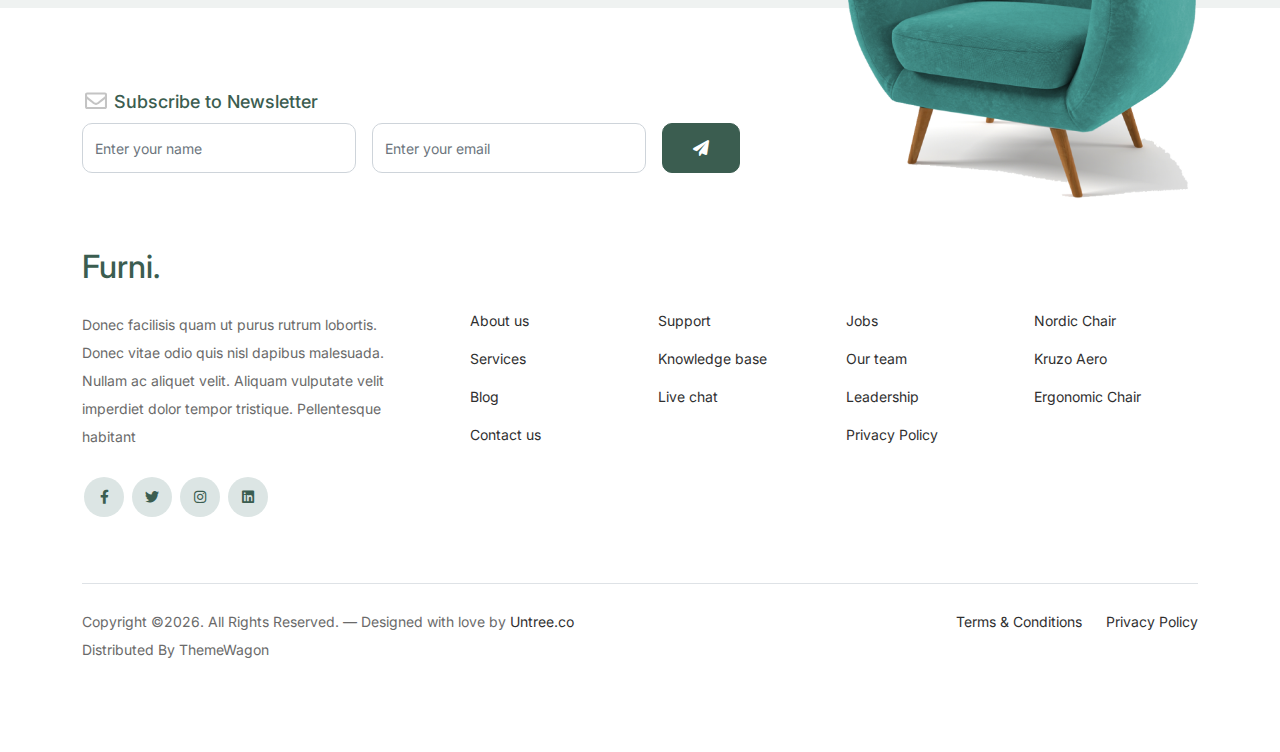
==== commit e75fc7fc: "Redesigned offer section -Updated README" ====
--- a/furni-1.0.0/index.html
+++ b/furni-1.0.0/index.html
@@ -22,83 +22,82 @@
 	
 	<title>Steam</title>
 </head>
-	<body>
-		<!-- Start Header/Navigation -->
-		<nav class="custom-navbar navbar navbar navbar-expand-lg navbar-dark bg-dark" arial-label="Steam navigation bar">
-			<div class="container">
-				<a class="navbar-brand text-uppercase" href="index.html">
-					<i class="fa-brands fa-steam"></i> Steam
-				</a>
-				<button class="navbar-toggler" type="button" data-bs-toggle="collapse" data-bs-target="#navbarsSteam" aria-controls="navbarsSteam" aria-expanded="false" aria-label="Toggle navigation">
-					<span class="navbar-toggler-icon"></span>
-				</button>
-				<div class="collapse navbar-collapse" id="navbarsSteam">
-					<ul class="custom-navbar-nav navbar-nav ms-auto mb-2 mb-md-0">
-						<li class="nav-item active"><a class="nav-link" href="index.html">Informacje</a></li>
-						<li><a class="nav-link" href="shop.html">Sklep</a></li>
-						<li><a class="nav-link" href="about.html">Społczeność</a></li>
-						<li><a class="nav-link" href="services.html">Pomoc techniczna</a></li>
-					</ul>
-					<ul class="custom-navbar-cta navbar-nav mb-2 mb-md-0 ms-5">
-						<li><a class="nav-link" href="cart.html"><img src="img/cart.svg"></a></li>
-						<li><a class="nav-link" href="#"><img src="img/user.svg"></a></li>
-					</ul>
-				</div>
-			</div>
-		</nav>
-		<!-- End Header/Navigation --> 
-		<!-- Start main section -->
-		<div class="main">
-			<div class="container">
-				<div class="row p-0">
-					<div class="col-lg-7 order-lg-1 p-0">
-						<div class="pt-0">
-							<video width="140%" height="auto" autoplay="" muted="" loop="" poster="https://cdn.akamai.steamstatic.com/store/about/videos/about_hero_loop_web.png">
-								<source src="img/main.webm" type="video/webm">
-								<source src="https://cdn.akamai.steamstatic.com/store/about/videos/about_hero_loop_web.mp4" type="video/mp4">
-							</video>
-						</div>
-					</div>
-					<div class="col-lg-5 mt-5 pt-5">
-						<h1><i class="fa-brands fa-steam fa-xl"></i><span class="px-3 text-uppercase" style="letter-spacing: 5px;">Steam</span></h1>
-						<p class="mb-4 fs-6">Steam to najlepsze miejsce do grania, omawiania i tworzenia gier.</p>
-						<div class="row">
-							<div class="col-6">
-								<div class="p-2 d-inline">
-									<i class="fa-solid fa-circle fa-xs" style="color: #349abc;"></i>
-									<span class="online active-text ms-2 text-uppercase"> Online</span> 
-									<span class="d-block online active-number my-1">17 687 420</span> 
-								</div>
-							</div>
-							<div class="col-6">
-								<div class="p-2 d-inline">
-									<i class="fa-solid fa-circle fa-xs" style="color: #28e010;"></i>
-									<span class="in-game active-text ms-2 text-uppercase">W grze</span>
-									<span class="d-block in-game active-number my-1">4 217 776</span>
-								</div>
-							</div>
-						</div>
-						<div class="w-100 download-section">
-							<a href="#" class="btn d-block btn-secondary me-2 text-uppercase">Zainstaluj Steam<i class="ms-3 fa-brands fa-windows"></i></a>							
-							<p class="my-3 d-block">Dostępne również na:
-								<span class="float-end">
-									<a href="#" class="mx-2"><i class="fa-brands fa-apple fa-xl" style="color: #e9eef1;"></i></a>
-									<a href="#" class="mx-2"><i class="fa-brands fa-steam fa-xl" style="color: #e9eef1;"></i></a>
-								</span>
-							</p>
-						</div>						
-					</div>
-				</div>
-			</div>
-			<div class="container-fluid text-center text-uppercase">
-				<a href="#" class="d-block" style="text-decoration: none; color:  #ffffff81;">Dowiedz sie więcej<i class="fa-solid fa-chevron-down d-block"></i></a>
-				
-			</div>
-		</div>
+<body>
+	<!-- Start Header/Navigation -->
+	<nav class="custom-navbar navbar navbar navbar-expand-lg navbar-dark bg-dark" arial-label="Steam navigation bar">
+		<div class="container">
+			<a class="navbar-brand text-uppercase" href="index.html">
+				<i class="fa-brands fa-steam"></i> Steam
+			</a>
+			<button class="navbar-toggler" type="button" data-bs-toggle="collapse" data-bs-target="#navbarsSteam" aria-controls="navbarsSteam" aria-expanded="false" aria-label="Toggle navigation">
+				<span class="navbar-toggler-icon"></span>
+			</button>
+			<div class="collapse navbar-collapse" id="navbarsSteam">
+				<ul class="custom-navbar-nav navbar-nav ms-auto mb-2 mb-md-0">
+					<li class="nav-item active"><a class="nav-link" href="index.html">Informacje</a></li>
+					<li><a class="nav-link" href="shop.html">Sklep</a></li>
+					<li><a class="nav-link" href="about.html">Społczeność</a></li>
+					<li><a class="nav-link" href="services.html">Pomoc techniczna</a></li>
+				</ul>
+				<ul class="custom-navbar-cta navbar-nav mb-2 mb-md-0 ms-5">
+					<li><a class="nav-link" href="cart.html"><img src="img/cart.svg"></a></li>
+					<li><a class="nav-link" href="#"><img src="img/user.svg"></a></li>
+				</ul>
+			</div>
+		</div>
+	</nav>
+	<!-- End Header/Navigation --> 
+	<!-- Start main section -->
+	<div class="main">
+		<div class="container">
+			<div class="row p-0">
+				<div class="col-lg-7 order-lg-1 p-0">
+					<div class="pt-0">
+						<video width="130%" height="auto" autoplay="" muted="" loop="" poster="https://cdn.akamai.steamstatic.com/store/about/videos/about_hero_loop_web.png">
+							<source src="img/main.webm" type="video/webm">
+							<source src="https://cdn.akamai.steamstatic.com/store/about/videos/about_hero_loop_web.mp4" type="video/mp4">
+						</video>
+					</div>
+				</div>
+				<div class="col-lg-5 mt-5 pt-5">
+					<h1><i class="fa-brands fa-steam fa-xl"></i><span class="px-3 text-uppercase" style="letter-spacing: 5px;">Steam</span></h1>
+					<p class="mb-4 fs-6">Steam to najlepsze miejsce do grania, omawiania i tworzenia gier.</p>
+					<div class="row">
+						<div class="col-6">
+							<div class="p-2 d-inline">
+								<i class="fa-solid fa-circle fa-xs" style="color: #349abc;"></i>
+								<span class="online active-text ms-2 text-uppercase"> Online</span> 
+								<span class="d-block online active-number my-1">17 687 420</span> 
+							</div>
+						</div>
+						<div class="col-6">
+							<div class="p-2 d-inline">
+								<i class="fa-solid fa-circle fa-xs" style="color: #28e010;"></i>
+								<span class="in-game active-text ms-2 text-uppercase">W grze</span>
+								<span class="d-block in-game active-number my-1">4 217 776</span>
+							</div>
+						</div>
+					</div>
+					<div class="w-100 download-section">
+						<a href="#" class="btn d-block btn-secondary me-2 text-uppercase">Zainstaluj Steam<i class="ms-3 fa-brands fa-windows"></i></a>							
+						<p class="my-3 d-block">Dostępne również na:
+							<span class="float-end">
+								<a href="#" class="mx-2"><i class="fa-brands fa-apple fa-xl" style="color: #e9eef1;"></i></a>
+								<a href="#" class="mx-2"><i class="fa-brands fa-steam fa-xl" style="color: #e9eef1;"></i></a>
+							</span>
+						</p>
+					</div>						
+				</div>
+			</div>
+		</div>
+		<div class="container-fluid text-center text-uppercase">
+			<a href="#" class="d-block" style="text-decoration: none; color:  #ffffff81;">Dowiedz sie więcej<i class="fa-solid fa-chevron-down d-block"></i></a>
+			
+		</div>
+	</div>
 	<!-- End main section -->
-
-	<!-- Start Product Section -->
-	<div class="product-section">
+	<!-- Start shop Section -->
+	<div class="shop visually-hidden">
 		<div class="container">
 			<div class="row">
 
@@ -151,74 +150,46 @@
 					</a>
 				</div>
 				<!-- End Column 4 -->
-
 			</div>
 		</div>
 	</div>
-	<!-- End Product Section -->
-
-		<!-- Start Why Choose Us Section -->
-		<div class="why-choose-section">
-			<div class="container">
-				<div class="row justify-content-between">
-					<div class="col-lg-6">
-						<h2 class="section-title">Why Choose Us</h2>
-						<p>Donec vitae odio quis nisl dapibus malesuada. Nullam ac aliquet velit. Aliquam vulputate velit imperdiet dolor tempor tristique.</p>
-
-						<div class="row my-5">
-							<div class="col-6 col-md-6">
-								<div class="feature">
-									<div class="icon">
-										<img src="img/truck.svg" alt="Image" class="imf-fluid">
-									</div>
-									<h3>Fast &amp; Free Shipping</h3>
-									<p>Donec vitae odio quis nisl dapibus malesuada. Nullam ac aliquet velit. Aliquam vulputate.</p>
-								</div>
-							</div>
-
-							<div class="col-6 col-md-6">
-								<div class="feature">
-									<div class="icon">
-										<img src="img/bag.svg" alt="Image" class="imf-fluid">
-									</div>
-									<h3>Easy to Shop</h3>
-									<p>Donec vitae odio quis nisl dapibus malesuada. Nullam ac aliquet velit. Aliquam vulputate.</p>
-								</div>
-							</div>
-
-							<div class="col-6 col-md-6">
-								<div class="feature">
-									<div class="icon">
-										<img src="img/support.svg" alt="Image" class="imf-fluid">
-									</div>
-									<h3>24/7 Support</h3>
-									<p>Donec vitae odio quis nisl dapibus malesuada. Nullam ac aliquet velit. Aliquam vulputate.</p>
-								</div>
-							</div>
-
-							<div class="col-6 col-md-6">
-								<div class="feature">
-									<div class="icon">
-										<img src="img/return.svg" alt="Image" class="imf-fluid">
-									</div>
-									<h3>Hassle Free Returns</h3>
-									<p>Donec vitae odio quis nisl dapibus malesuada. Nullam ac aliquet velit. Aliquam vulputate.</p>
-								</div>
-							</div>
-
-						</div>
-					</div>
-
-					<div class="col-lg-5">
-						<div class="img-wrap">
-							<img src="img/why-choose-us-img.jpg" alt="Image" class="img-fluid">
-						</div>
-					</div>
-
-				</div>
-			</div>
-		</div>
-		<!-- End Why Choose Us Section -->
+	<!-- End shop Section -->
+	<!-- Start offer Section -->
+	<div class="offer">
+		<div class="container">
+			<div class="row justify-content-between">
+				<div class="col-lg-7 my-5 order-lg-1 ">
+					<img src="img/community.png" alt="spoczność" class="img-fluid ms-auto d-block">
+				</div>
+				<div class="col-lg-5 my-5">
+					<div class="header d-block">Dołącz do społeczności</div>
+					<div class="text d-block">Poznaj nowych ludzi, dołącz do grup, stwórz klany, czatuj w grze i wiele więcej! Dzięki 100 milionom potencjalnych znajomych (lub wrogów) zabawa nigdy się nie kończy.</div>
+					<a class="link d-block" href="#">Odwiedź społeczność ➜</a>
+				</div>
+			</div>
+			<div class="row justify-content-between">
+				<div class="col-lg-7 my-5">
+					<img src="img/hardware.png" alt="sprzęt" class="img-fluid me-auto d-block">
+				</div>
+				<div class="col-lg-5 my-5">
+					<div class="header d-block">Skorzystaj ze Sprzętu Steam	</div>
+					<div class="text d-block">Zaprojektowaliśmy Steam Decka i gogle Valve Index, by granie na PC było jeszcze lepsze.</div>
+					<a class="link d-block" href="#">Skorzystaj ze Sprzętu Steam ➜</a>
+				</div>
+			</div>
+			<div class="row justify-content-between">
+				<div class="col-lg-7 my-5 order-lg-1">
+					<img src="img/steamworks.png" alt="steamworks" class="img-fluid ms-auto d-block">
+				</div>
+				<div class="col-lg-5 my-5">
+					<div class="header d-block">Wydaj swoją grę</div>
+					<div class="text d-block">Steamworks to zestaw narzędzi i usług, dzięki którym producenci i wydawcy mogą wycisnąć jak najwięcej z dystrybucji gier na Steam.</div>
+					<a class="link d-block" href="#">Dowiedz się więcej o Steamworks ➜</a>
+				</div>
+			</div>
+		</div>
+	</div>
+	<!-- End offer Section -->
 
 		<!-- Start We Help Section -->
 		<div class="we-help-section">
@@ -559,6 +530,5 @@
 		<script src="js/bootstrap.bundle.min.js"></script>
 		<script src="js/tiny-slider.js"></script>
 		<script src="js/custom.js"></script>
-	</body>
-
+</body>
 </html>
--- a/furni-1.0.0/css/style.css
+++ b/furni-1.0.0/css/style.css
@@ -5,7 +5,7 @@
 * License: https://creativecommons.org/licenses/by/3.0/
 */
 
-@import url("https://fonts.googleapis.com/css2?family=Inter:wght@400;500;600;700;800&display=swap");
+@import url("https://fonts.googleapis.com/css2?family=Inter:wght@300;400;500;600;700;800&display=swap");
 body {
   overflow-x: hidden;
   position: relative; }
@@ -203,32 +203,35 @@
 .section-title {
   color: #2f2f2f; }
 
-.product-section {
+.shop {
+  background: rgb(25,43,67);
+  background: radial-gradient(circle, rgba(25,43,67,1) 0%, rgba(27,37,51,1) 45%, rgba(29, 32, 36, 1) 60%);
+  /* background: linear-gradient(180deg, rgba(25,43,67,1) 0%, rgba(29,32,36,1) 100%); */
   padding: 7rem 0; }
-  .product-section .product-item {
+  .shop .product-item {
     text-align: center;
     text-decoration: none;
     display: block;
     position: relative;
     padding-bottom: 50px;
     cursor: pointer; }
-    .product-section .product-item .product-thumbnail {
+    .shop .product-item .product-thumbnail {
       margin-bottom: 30px;
       position: relative;
       top: 0;
       -webkit-transition: .3s all ease;
       -o-transition: .3s all ease;
       transition: .3s all ease; }
-    .product-section .product-item h3 {
+    .shop .product-item h3 {
       font-weight: 600;
       font-size: 16px; }
-    .product-section .product-item strong {
+    .shop .product-item strong {
       font-weight: 800 !important;
       font-size: 18px !important; }
-    .product-section .product-item h3, .product-section .product-item strong {
+    .shop .product-item h3, .shop .product-item strong {
       color: #2f2f2f;
       text-decoration: none; }
-    .product-section .product-item .icon-cross {
+    .shop .product-item .icon-cross {
       position: absolute;
       width: 35px;
       height: 35px;
@@ -246,14 +249,14 @@
       -webkit-transition: .3s all ease;
       -o-transition: .3s all ease;
       transition: .3s all ease; }
-      .product-section .product-item .icon-cross img {
+      .shop .product-item .icon-cross img {
         position: absolute;
         left: 50%;
         top: 50%;
         -webkit-transform: translate(-50%, -50%);
         -ms-transform: translate(-50%, -50%);
         transform: translate(-50%, -50%); }
-    .product-section .product-item:before {
+    .shop .product-item:before {
       bottom: 0;
       left: 0;
       right: 0;
@@ -266,20 +269,53 @@
       -webkit-transition: .3s all ease;
       -o-transition: .3s all ease;
       transition: .3s all ease; }
-    .product-section .product-item:hover .product-thumbnail {
+    .shop .product-item:hover .product-thumbnail {
       top: -25px; }
-    .product-section .product-item:hover .icon-cross {
+    .shop .product-item:hover .icon-cross {
       bottom: 0;
       opacity: 1;
       visibility: visible; }
-    .product-section .product-item:hover:before {
+    .shop .product-item:hover:before {
       height: 70%; }
 
-.why-choose-section {
-  padding: 7rem 0; }
-  .why-choose-section .img-wrap {
+.offer {
+  padding: 7rem 0; 
+  background-color: #1c2024;
+}
+.offer .header{
+  font-weight: 700;
+  font-size: 55px;
+  line-height: 60px;
+  color: #ffffff;
+}
+.offer .text{
+  padding: 12px 0px;
+  font-size: 18px;
+  color: #ffffff;
+  font-weight: 300;
+}
+.offer .link{
+  font-size: 21px;
+  color: #1ed2ff;
+  font-weight: 500;
+}
+
+.offer img{
+  max-height: 280px
+}
+.offer .row{
+  margin: 50px 0px;
+}
+
+@media (max-width: 991.98px) {
+  .offer img{
+    max-height: none;
+  }
+}
+
+  .offer .img-wrap {
     position: relative; }
-    .why-choose-section .img-wrap:before {
+    .offer .img-wrap:before {
       position: absolute;
       content: "";
       width: 255px;
@@ -291,7 +327,7 @@
       -ms-transform: translate(-40%, -40%);
       transform: translate(-40%, -40%);
       z-index: -1; }
-    .why-choose-section .img-wrap img {
+    .offer .img-wrap img {
       border-radius: 20px; }
 
 .feature {
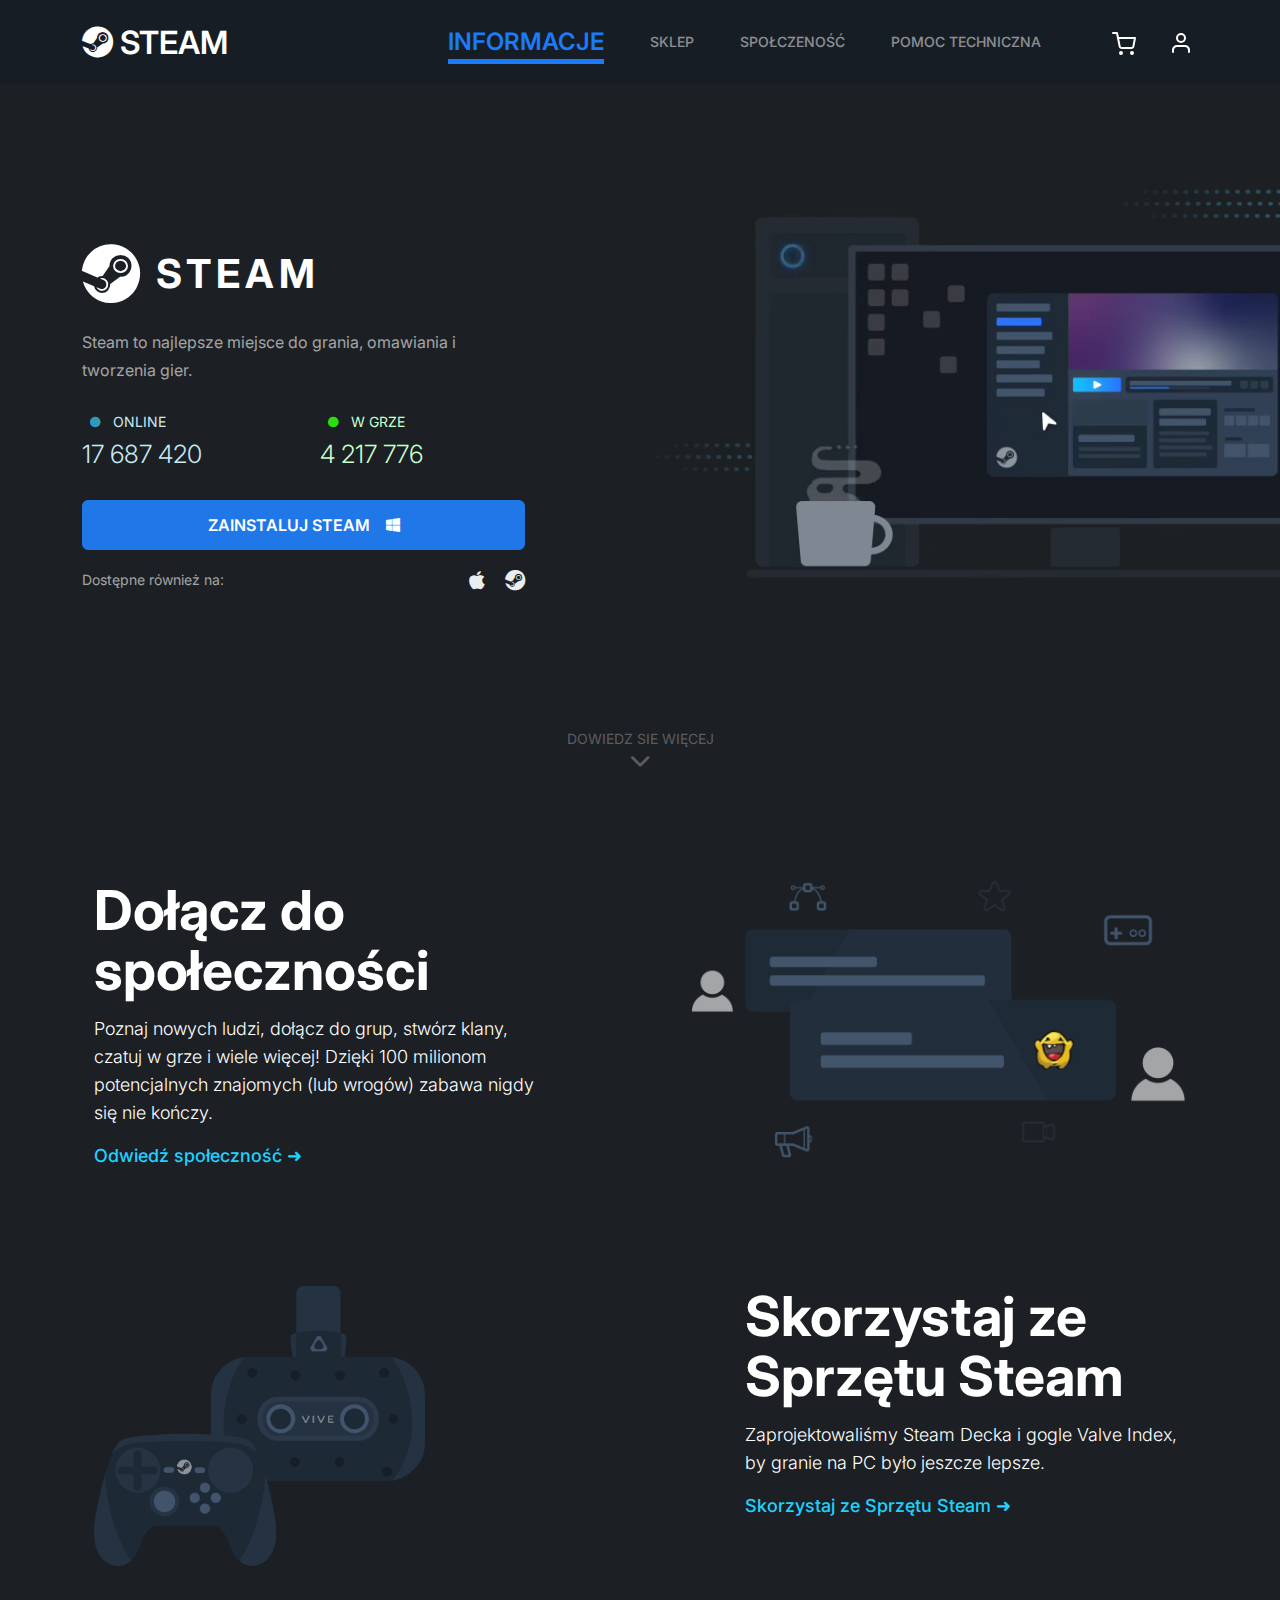
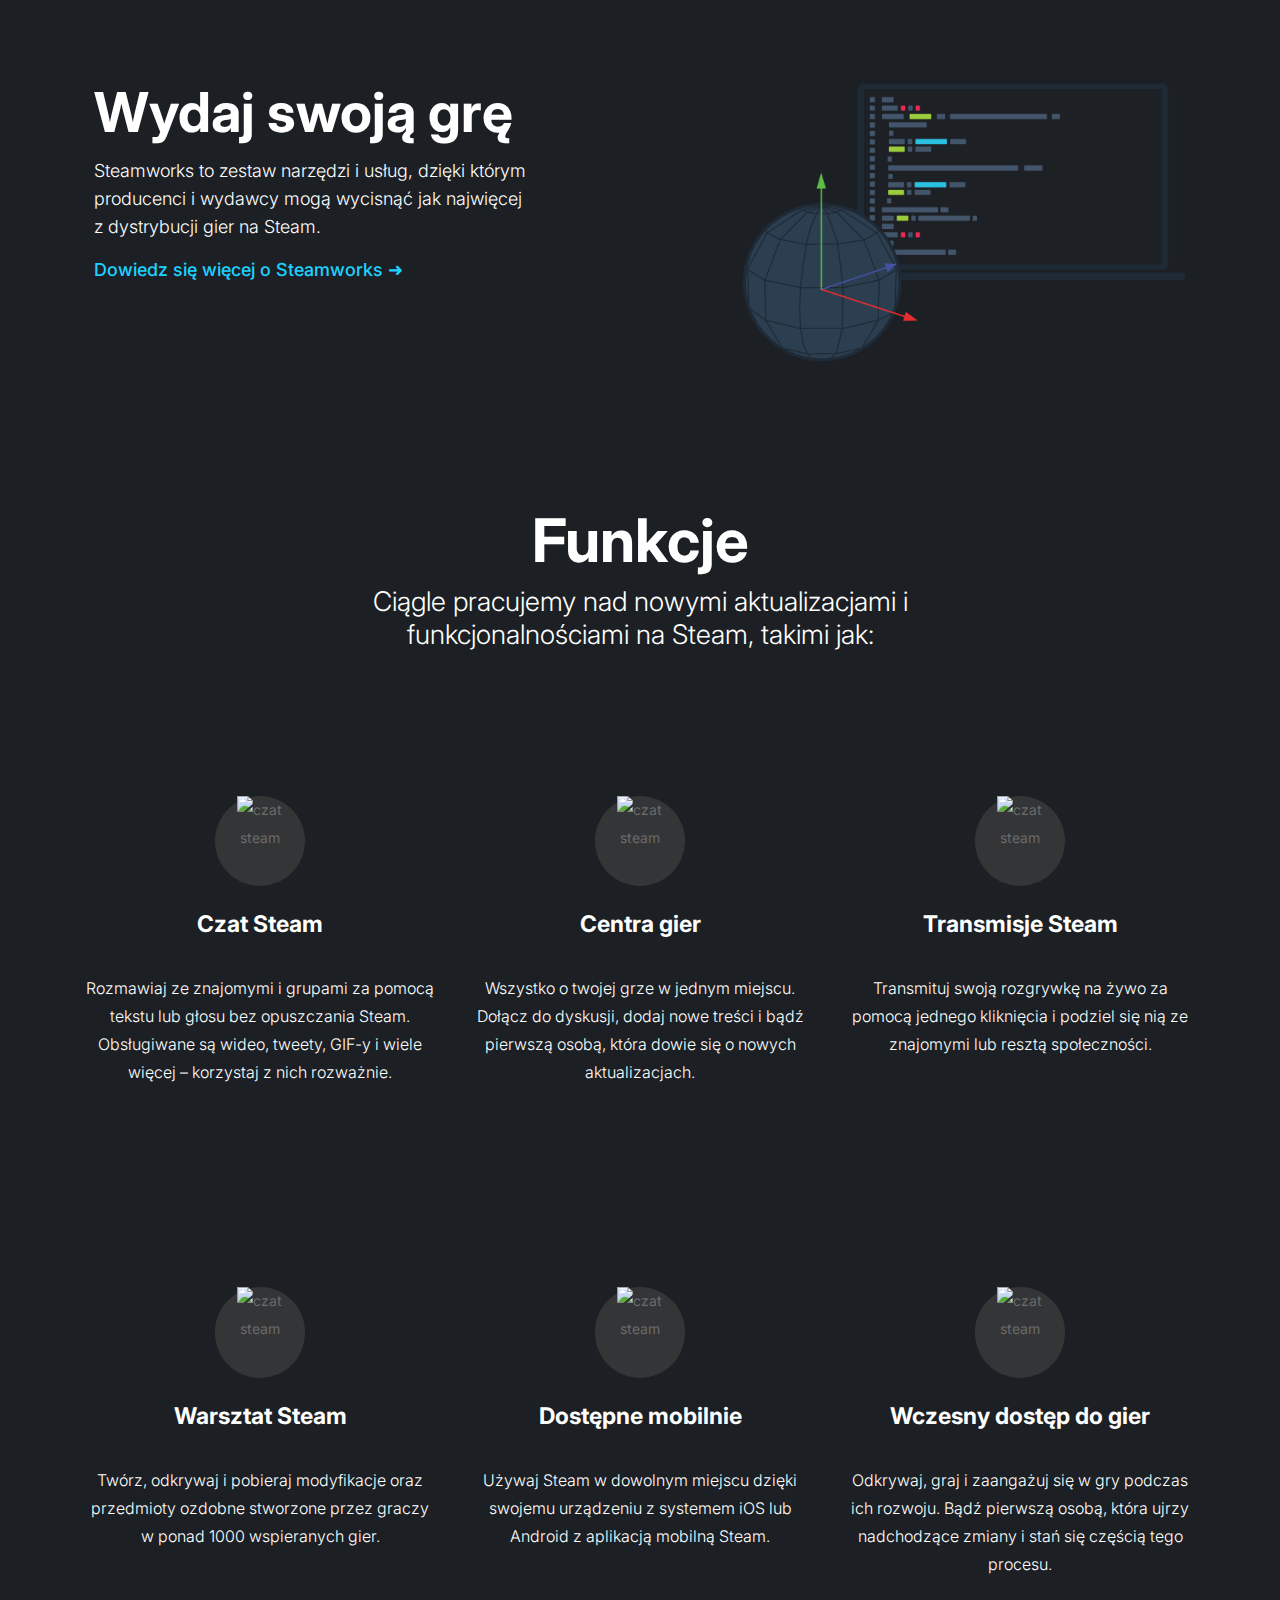
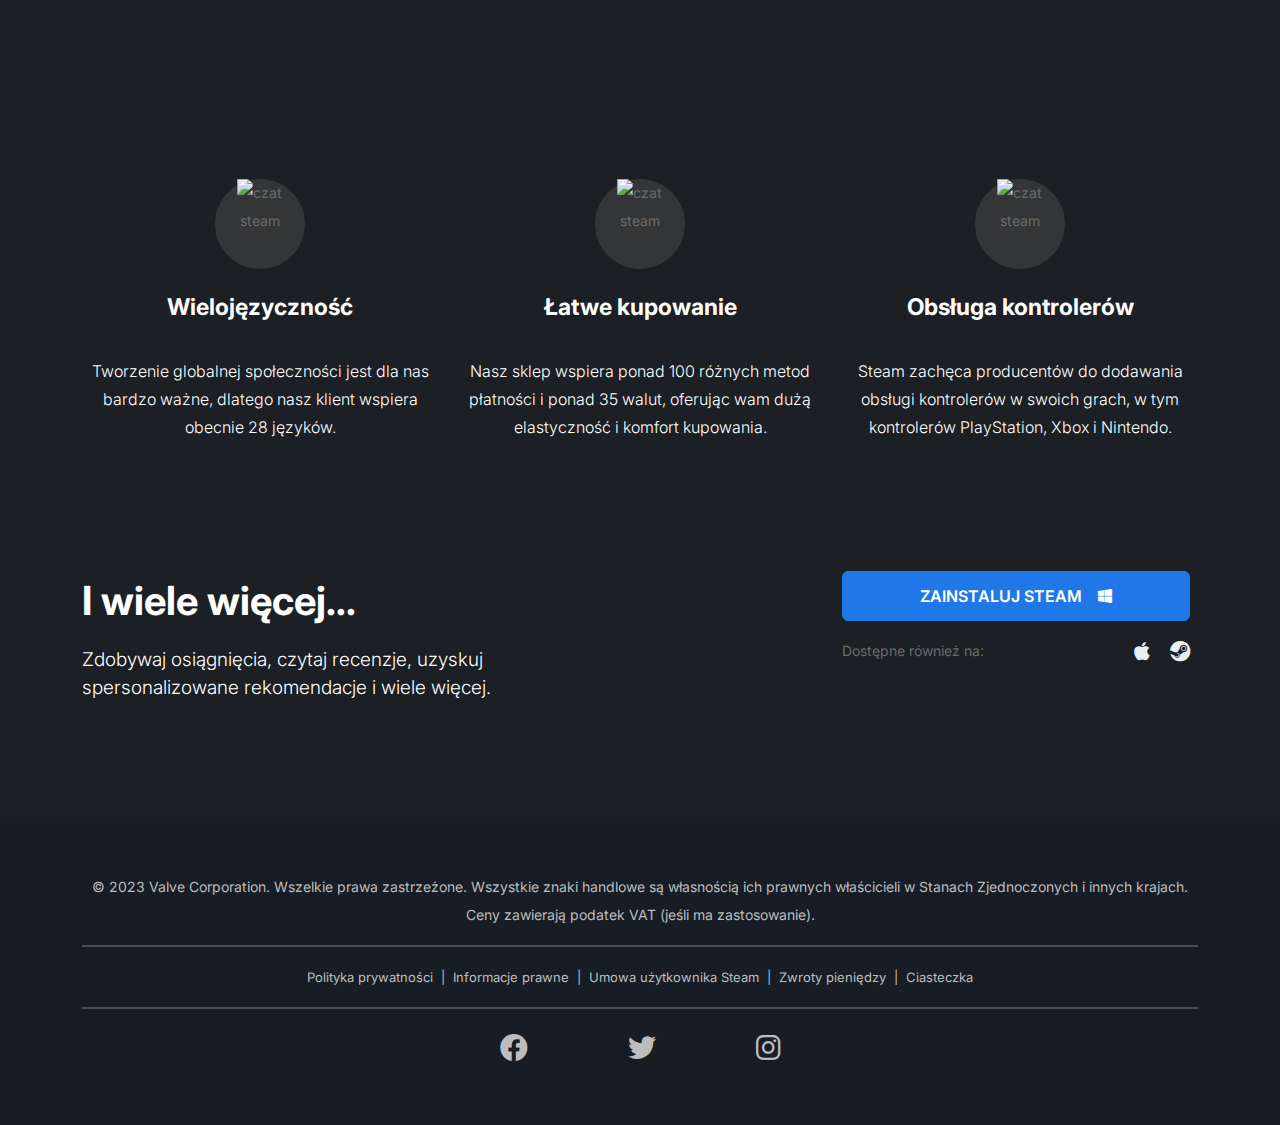
==== commit 08085214: "Redesigned footer" ====
--- a/furni-1.0.0/index.html
+++ b/furni-1.0.0/index.html
@@ -51,15 +51,15 @@
 	<div class="main">
 		<div class="container">
 			<div class="row p-0">
-				<div class="col-lg-7 order-lg-1 p-0">
-					<div class="pt-0">
+				<div class="col-md-7 order-md-1  my-auto">
+					<div class="">
 						<video width="130%" height="auto" autoplay="" muted="" loop="" poster="https://cdn.akamai.steamstatic.com/store/about/videos/about_hero_loop_web.png">
-							<source src="img/main.webm" type="video/webm">
+							<source src="img/main.webm" type="video/webm" >
 							<source src="https://cdn.akamai.steamstatic.com/store/about/videos/about_hero_loop_web.mp4" type="video/mp4">
 						</video>
 					</div>
 				</div>
-				<div class="col-lg-5 mt-5 pt-5">
+				<div class="col-md-5 mt-5 pt-5">
 					<h1><i class="fa-brands fa-steam fa-xl"></i><span class="px-3 text-uppercase" style="letter-spacing: 5px;">Steam</span></h1>
 					<p class="mb-4 fs-6">Steam to najlepsze miejsce do grania, omawiania i tworzenia gier.</p>
 					<div class="row">
@@ -90,9 +90,8 @@
 				</div>
 			</div>
 		</div>
-		<div class="container-fluid text-center text-uppercase">
-			<a href="#" class="d-block" style="text-decoration: none; color:  #ffffff81;">Dowiedz sie więcej<i class="fa-solid fa-chevron-down d-block"></i></a>
-			
+		<div class="container-fluid text-center text-uppercase my-5">
+			<a href="#offer" class="learn-more">Dowiedz sie więcej<i class="fa-solid fa-chevron-down d-block fa-xl" style="margin: 8px;"></i></a>
 		</div>
 	</div>
 	<!-- End main section -->
@@ -155,7 +154,7 @@
 	</div>
 	<!-- End shop Section -->
 	<!-- Start offer Section -->
-	<div class="offer">
+	<div class="offer" id="offer">
 		<div class="container">
 			<div class="row justify-content-between">
 				<div class="col-lg-7 my-5 order-lg-1 ">
@@ -191,344 +190,156 @@
 	</div>
 	<!-- End offer Section -->
 
-		<!-- Start We Help Section -->
-		<div class="we-help-section">
-			<div class="container">
-				<div class="row justify-content-between">
-					<div class="col-lg-7 mb-5 mb-lg-0">
-						<div class="imgs-grid">
-							<div class="grid grid-1"><img src="img/img-grid-1.jpg" alt="Untree.co"></div>
-							<div class="grid grid-2"><img src="img/img-grid-2.jpg" alt="Untree.co"></div>
-							<div class="grid grid-3"><img src="img/img-grid-3.jpg" alt="Untree.co"></div>
-						</div>
-					</div>
-					<div class="col-lg-5 ps-lg-5">
-						<h2 class="section-title mb-4">We Help You Make Modern Interior Design</h2>
-						<p>Donec facilisis quam ut purus rutrum lobortis. Donec vitae odio quis nisl dapibus malesuada. Nullam ac aliquet velit. Aliquam vulputate velit imperdiet dolor tempor tristique. Pellentesque habitant morbi tristique senectus et netus et malesuada</p>
-
-						<ul class="list-unstyled custom-list my-4">
-							<li>Donec vitae odio quis nisl dapibus malesuada</li>
-							<li>Donec vitae odio quis nisl dapibus malesuada</li>
-							<li>Donec vitae odio quis nisl dapibus malesuada</li>
-							<li>Donec vitae odio quis nisl dapibus malesuada</li>
-						</ul>
-						<p><a herf="#" class="btn">Explore</a></p>
-					</div>
-				</div>
-			</div>
-		</div>
-		<!-- End We Help Section -->
-
-		<!-- Start Popular Product -->
-		<div class="popular-product">
-			<div class="container">
-				<div class="row">
-
-					<div class="col-12 col-md-6 col-lg-4 mb-4 mb-lg-0">
-						<div class="product-item-sm d-flex">
-							<div class="thumbnail">
-								<img src="img/product-1.png" alt="Image" class="img-fluid">
-							</div>
-							<div class="pt-3">
-								<h3>Nordic Chair</h3>
-								<p>Donec facilisis quam ut purus rutrum lobortis. Donec vitae odio </p>
-								<p><a href="#">Read More</a></p>
-							</div>
-						</div>
-					</div>
-
-					<div class="col-12 col-md-6 col-lg-4 mb-4 mb-lg-0">
-						<div class="product-item-sm d-flex">
-							<div class="thumbnail">
-								<img src="img/product-2.png" alt="Image" class="img-fluid">
-							</div>
-							<div class="pt-3">
-								<h3>Kruzo Aero Chair</h3>
-								<p>Donec facilisis quam ut purus rutrum lobortis. Donec vitae odio </p>
-								<p><a href="#">Read More</a></p>
-							</div>
-						</div>
-					</div>
-
-					<div class="col-12 col-md-6 col-lg-4 mb-4 mb-lg-0">
-						<div class="product-item-sm d-flex">
-							<div class="thumbnail">
-								<img src="img/product-3.png" alt="Image" class="img-fluid">
-							</div>
-							<div class="pt-3">
-								<h3>Ergonomic Chair</h3>
-								<p>Donec facilisis quam ut purus rutrum lobortis. Donec vitae odio </p>
-								<p><a href="#">Read More</a></p>
-							</div>
-						</div>
-					</div>
-
-				</div>
-			</div>
-		</div>
-		<!-- End Popular Product -->
-
-		<!-- Start Testimonial Slider -->
-		<div class="testimonial-section">
-			<div class="container">
-				<div class="row">
-					<div class="col-lg-7 mx-auto text-center">
-						<h2 class="section-title">Testimonials</h2>
-					</div>
-				</div>
-
-				<div class="row justify-content-center">
-					<div class="col-lg-12">
-						<div class="testimonial-slider-wrap text-center">
-
-							<div id="testimonial-nav">
-								<span class="prev" data-controls="prev"><span class="fa fa-chevron-left"></span></span>
-								<span class="next" data-controls="next"><span class="fa fa-chevron-right"></span></span>
-							</div>
-
-							<div class="testimonial-slider">
-								
-								<div class="item">
-									<div class="row justify-content-center">
-										<div class="col-lg-8 mx-auto">
-
-											<div class="testimonial-block text-center">
-												<blockquote class="mb-5">
-													<p>&ldquo;Donec facilisis quam ut purus rutrum lobortis. Donec vitae odio quis nisl dapibus malesuada. Nullam ac aliquet velit. Aliquam vulputate velit imperdiet dolor tempor tristique. Pellentesque habitant morbi tristique senectus et netus et malesuada fames ac turpis egestas. Integer convallis volutpat dui quis scelerisque.&rdquo;</p>
-												</blockquote>
-
-												<div class="author-info">
-													<div class="author-pic">
-														<img src="img/person-1.png" alt="Maria Jones" class="img-fluid">
-													</div>
-													<h3 class="font-weight-bold">Maria Jones</h3>
-													<span class="position d-block mb-3">CEO, Co-Founder, XYZ Inc.</span>
-												</div>
-											</div>
-
-										</div>
-									</div>
-								</div> 
-								<!-- END item -->
-
-								<div class="item">
-									<div class="row justify-content-center">
-										<div class="col-lg-8 mx-auto">
-
-											<div class="testimonial-block text-center">
-												<blockquote class="mb-5">
-													<p>&ldquo;Donec facilisis quam ut purus rutrum lobortis. Donec vitae odio quis nisl dapibus malesuada. Nullam ac aliquet velit. Aliquam vulputate velit imperdiet dolor tempor tristique. Pellentesque habitant morbi tristique senectus et netus et malesuada fames ac turpis egestas. Integer convallis volutpat dui quis scelerisque.&rdquo;</p>
-												</blockquote>
-
-												<div class="author-info">
-													<div class="author-pic">
-														<img src="img/person-1.png" alt="Maria Jones" class="img-fluid">
-													</div>
-													<h3 class="font-weight-bold">Maria Jones</h3>
-													<span class="position d-block mb-3">CEO, Co-Founder, XYZ Inc.</span>
-												</div>
-											</div>
-
-										</div>
-									</div>
-								</div> 
-								<!-- END item -->
-
-								<div class="item">
-									<div class="row justify-content-center">
-										<div class="col-lg-8 mx-auto">
-
-											<div class="testimonial-block text-center">
-												<blockquote class="mb-5">
-													<p>&ldquo;Donec facilisis quam ut purus rutrum lobortis. Donec vitae odio quis nisl dapibus malesuada. Nullam ac aliquet velit. Aliquam vulputate velit imperdiet dolor tempor tristique. Pellentesque habitant morbi tristique senectus et netus et malesuada fames ac turpis egestas. Integer convallis volutpat dui quis scelerisque.&rdquo;</p>
-												</blockquote>
-
-												<div class="author-info">
-													<div class="author-pic">
-														<img src="img/person-1.png" alt="Maria Jones" class="img-fluid">
-													</div>
-													<h3 class="font-weight-bold">Maria Jones</h3>
-													<span class="position d-block mb-3">CEO, Co-Founder, XYZ Inc.</span>
-												</div>
-											</div>
-
-										</div>
-									</div>
-								</div> 
-								<!-- END item -->
-
-							</div>
-
-						</div>
-					</div>
-				</div>
-			</div>
-		</div>
-		<!-- End Testimonial Slider -->
-
-		<!-- Start Blog Section -->
-		<div class="blog-section">
-			<div class="container">
-				<div class="row mb-5">
-					<div class="col-md-6">
-						<h2 class="section-title">Recent Blog</h2>
-					</div>
-					<div class="col-md-6 text-start text-md-end">
-						<a href="#" class="more">View All Posts</a>
-					</div>
-				</div>
-
-				<div class="row">
-
-					<div class="col-12 col-sm-6 col-md-4 mb-4 mb-md-0">
-						<div class="post-entry">
-							<a href="#" class="post-thumbnail"><img src="img/post-1.jpg" alt="Image" class="img-fluid"></a>
-							<div class="post-content-entry">
-								<h3><a href="#">First Time Home Owner Ideas</a></h3>
-								<div class="meta">
-									<span>by <a href="#">Kristin Watson</a></span> <span>on <a href="#">Dec 19, 2021</a></span>
-								</div>
-							</div>
-						</div>
-					</div>
-
-					<div class="col-12 col-sm-6 col-md-4 mb-4 mb-md-0">
-						<div class="post-entry">
-							<a href="#" class="post-thumbnail"><img src="img/post-2.jpg" alt="Image" class="img-fluid"></a>
-							<div class="post-content-entry">
-								<h3><a href="#">How To Keep Your Furniture Clean</a></h3>
-								<div class="meta">
-									<span>by <a href="#">Robert Fox</a></span> <span>on <a href="#">Dec 15, 2021</a></span>
-								</div>
-							</div>
-						</div>
-					</div>
-
-					<div class="col-12 col-sm-6 col-md-4 mb-4 mb-md-0">
-						<div class="post-entry">
-							<a href="#" class="post-thumbnail"><img src="img/post-3.jpg" alt="Image" class="img-fluid"></a>
-							<div class="post-content-entry">
-								<h3><a href="#">Small Space Furniture Apartment Ideas</a></h3>
-								<div class="meta">
-									<span>by <a href="#">Kristin Watson</a></span> <span>on <a href="#">Dec 12, 2021</a></span>
-								</div>
-							</div>
-						</div>
-					</div>
-
-				</div>
-			</div>
-		</div>
-		<!-- End Blog Section -->	
-
-		<!-- Start Footer Section -->
-		<footer class="footer-section">
-			<div class="container relative">
-
-				<div class="sofa-img">
-					<img src="img/sofa.png" alt="Image" class="img-fluid">
-				</div>
-
-				<div class="row">
-					<div class="col-lg-8">
-						<div class="subscription-form">
-							<h3 class="d-flex align-items-center"><span class="me-1"><img src="img/envelope-outline.svg" alt="Image" class="img-fluid"></span><span>Subscribe to Newsletter</span></h3>
-
-							<form action="#" class="row g-3">
-								<div class="col-auto">
-									<input type="text" class="form-control" placeholder="Enter your name">
-								</div>
-								<div class="col-auto">
-									<input type="email" class="form-control" placeholder="Enter your email">
-								</div>
-								<div class="col-auto">
-									<button class="btn btn-primary">
-										<span class="fa fa-paper-plane"></span>
-									</button>
-								</div>
-							</form>
-
-						</div>
-					</div>
-				</div>
-
-				<div class="row g-5 mb-5">
-					<div class="col-lg-4">
-						<div class="mb-4 footer-logo-wrap"><a href="#" class="footer-logo">Furni<span>.</span></a></div>
-						<p class="mb-4">Donec facilisis quam ut purus rutrum lobortis. Donec vitae odio quis nisl dapibus malesuada. Nullam ac aliquet velit. Aliquam vulputate velit imperdiet dolor tempor tristique. Pellentesque habitant</p>
-
-						<ul class="list-unstyled custom-social">
-							<li><a href="#"><span class="fa fa-brands fa-facebook-f"></span></a></li>
-							<li><a href="#"><span class="fa fa-brands fa-twitter"></span></a></li>
-							<li><a href="#"><span class="fa fa-brands fa-instagram"></span></a></li>
-							<li><a href="#"><span class="fa fa-brands fa-linkedin"></span></a></li>
-						</ul>
-					</div>
-
-					<div class="col-lg-8">
-						<div class="row links-wrap">
-							<div class="col-6 col-sm-6 col-md-3">
-								<ul class="list-unstyled">
-									<li><a href="#">About us</a></li>
-									<li><a href="#">Services</a></li>
-									<li><a href="#">Blog</a></li>
-									<li><a href="#">Contact us</a></li>
-								</ul>
-							</div>
-
-							<div class="col-6 col-sm-6 col-md-3">
-								<ul class="list-unstyled">
-									<li><a href="#">Support</a></li>
-									<li><a href="#">Knowledge base</a></li>
-									<li><a href="#">Live chat</a></li>
-								</ul>
-							</div>
-
-							<div class="col-6 col-sm-6 col-md-3">
-								<ul class="list-unstyled">
-									<li><a href="#">Jobs</a></li>
-									<li><a href="#">Our team</a></li>
-									<li><a href="#">Leadership</a></li>
-									<li><a href="#">Privacy Policy</a></li>
-								</ul>
-							</div>
-
-							<div class="col-6 col-sm-6 col-md-3">
-								<ul class="list-unstyled">
-									<li><a href="#">Nordic Chair</a></li>
-									<li><a href="#">Kruzo Aero</a></li>
-									<li><a href="#">Ergonomic Chair</a></li>
-								</ul>
-							</div>
-						</div>
-					</div>
-
-				</div>
-
-				<div class="border-top copyright">
-					<div class="row pt-4">
-						<div class="col-lg-6">
-							<p class="mb-2 text-center text-lg-start">Copyright &copy;<script>document.write(new Date().getFullYear());</script>. All Rights Reserved. &mdash; Designed with love by <a href="https://untree.co">Untree.co</a> Distributed By <a hreff="https://themewagon.com">ThemeWagon</a>  <!-- License information: https://untree.co/license/ -->
-            </p>
-						</div>
-
-						<div class="col-lg-6 text-center text-lg-end">
-							<ul class="list-unstyled d-inline-flex ms-auto">
-								<li class="me-4"><a href="#">Terms &amp; Conditions</a></li>
-								<li><a href="#">Privacy Policy</a></li>
-							</ul>
-						</div>
-
-					</div>
-				</div>
-
-			</div>
-		</footer>
-		<!-- End Footer Section -->	
-
-
-		<script src="js/bootstrap.bundle.min.js"></script>
-		<script src="js/tiny-slider.js"></script>
-		<script src="js/custom.js"></script>
+	<!-- Start features Section -->
+	<div class="features">
+		<div class="container">
+			<div class="title">
+				<div class="header text-center">Funkcje</div>
+				<div class="text text-center w-50 m-auto">Ciągle pracujemy nad nowymi aktualizacjami i funkcjonalnościami na Steam, takimi jak:</div>
+			</div>
+			<div class="row d-flex">
+				<div class="col-lg-4 col-md-6 py-5 text-center ">
+					<div class="feature">						
+						<div class="m-auto d-block rounded-circle icon justify-content-center">
+							<img src="img/features/steamchat.svg" alt="czat steam" class="w-50 h-100 m-auto d-block">
+						</div>
+						<div class="header my-2">Czat Steam</div>
+						<div class="text">Rozmawiaj ze znajomymi i grupami za pomocą tekstu lub głosu bez opuszczania Steam. Obsługiwane są wideo, tweety, GIF-y i wiele więcej – korzystaj z nich rozważnie.</div>
+						<a href="#" class="link icon-link icon-link-hover">Dowiedz się więcej<i class="fa-solid fa-arrow-right"></i></a>
+					</div>
+				</div>
+				<div class="col-lg-4 col-md-6 py-5 text-center ">
+					<div class="feature">						
+						<div class="m-auto d-block rounded-circle icon justify-content-center">
+							<img src="img/features/gamehubs.svg" alt="czat steam" class="w-50 h-100 m-auto d-block">
+						</div>
+						<div class="header my-2">Centra gier</div>
+						<div class="text">Wszystko o twojej grze w jednym miejscu. Dołącz do dyskusji, dodaj nowe treści i bądź pierwszą osobą, która dowie się o nowych aktualizacjach.</div>
+						<a href="#" class="link icon-link icon-link-hover">Dowiedz się więcej<i class="fa-solid fa-arrow-right"></i></a>
+					</div>
+				</div>
+				<div class="col-lg-4 col-md-6 py-5 text-center ">
+					<div class="feature">						
+						<div class="m-auto d-block rounded-circle icon justify-content-center">
+							<img src="img/features/broadcasts.svg" alt="czat steam" class="w-50 h-100 m-auto d-block">
+						</div>
+						<div class="header my-2">Transmisje Steam</div>
+						<div class="text">Transmituj swoją rozgrywkę na żywo za pomocą jednego kliknięcia i podziel się nią ze znajomymi lub resztą społeczności.</div>
+						<a href="#" class="link icon-link icon-link-hover">Dowiedz się więcej<i class="fa-solid fa-arrow-right"></i></a>
+					</div>
+				</div>
+				<div class="col-lg-4 col-md-6 py-5 text-center ">
+					<div class="feature">						
+						<div class="m-auto d-block rounded-circle icon justify-content-center">
+							<img src="img/features/steamworkshop.svg" alt="czat steam" class="w-50 h-100 m-auto d-block">
+						</div>
+						<div class="header my-2">Warsztat Steam</div>
+						<div class="text">Twórz, odkrywaj i pobieraj modyfikacje oraz przedmioty ozdobne stworzone przez graczy w ponad 1000 wspieranych gier.</div>
+						<a href="#" class="link icon-link icon-link-hover">Dowiedz się więcej<i class="fa-solid fa-arrow-right"></i></a>
+					</div>
+				</div>
+				<div class="col-lg-4 col-md-6 py-5 text-center ">
+					<div class="feature">						
+						<div class="m-auto d-block rounded-circle icon justify-content-center">
+							<img src="img/features/steammobile.svg" alt="czat steam" class="w-50 h-100 m-auto d-block">
+						</div>
+						<div class="header my-2">Dostępne mobilnie</div>
+						<div class="text">Używaj Steam w dowolnym miejscu dzięki swojemu urządzeniu z systemem iOS lub Android z aplikacją mobilną Steam.</div>
+						<a href="#" class="link icon-link icon-link-hover">Dowiedz się więcej<i class="fa-solid fa-arrow-right"></i></a>
+					</div>
+				</div>
+				<div class="col-lg-4 col-md-6 py-5 text-center ">
+					<div class="feature">						
+						<div class="m-auto d-block rounded-circle icon justify-content-center">
+							<img src="img/features/earlyaccess.svg" alt="czat steam" class="w-50 h-100 m-auto d-block">
+						</div>
+						<div class="header my-2">Wczesny dostęp do gier</div>
+						<div class="text">Odkrywaj, graj i zaangażuj się w gry podczas ich rozwoju. Bądź pierwszą osobą, która ujrzy nadchodzące zmiany i stań się częścią tego procesu.</div>
+						<a href="#" class="link icon-link icon-link-hover">Dowiedz się więcej<i class="fa-solid fa-arrow-right"></i></a>
+					</div>
+				</div>
+				<div class="col-lg-4 col-md-6 py-5 text-center ">
+					<div class="feature">						
+						<div class="m-auto d-block rounded-circle icon justify-content-center">
+							<img src="img/features/languages.svg" alt="czat steam" class="w-50 h-100 m-auto d-block">
+						</div>
+						<div class="header my-2">Wielojęzyczność</div>
+						<div class="text">Tworzenie globalnej społeczności jest dla nas bardzo ważne, dlatego nasz klient wspiera obecnie 28 języków.</div>
+					</div>
+				</div>
+				<div class="col-lg-4 col-md-6 py-5 text-center ">
+					<div class="feature">						
+						<div class="m-auto d-block rounded-circle icon justify-content-center">
+							<img src="img/features/payment.svg" alt="czat steam" class="w-50 h-100 m-auto d-block">
+						</div>
+						<div class="header my-2">Łatwe kupowanie</div>
+						<div class="text">Nasz sklep wspiera ponad 100 różnych metod płatności i ponad 35 walut, oferując wam dużą elastyczność i komfort kupowania.</div>
+					</div>
+				</div>
+				<div class="col-lg-4 col-md-6 py-5 text-center ">
+					<div class="feature">						
+						<div class="m-auto d-block rounded-circle icon justify-content-center">
+							<img src="img/features/controllers.svg" alt="czat steam" class="w-50 h-100 m-auto d-block">
+						</div>
+						<div class="header my-2">Obsługa kontrolerów</div>
+						<div class="text">Steam zachęca producentów do dodawania obsługi kontrolerów w swoich grach, w tym kontrolerów PlayStation, Xbox i Nintendo.</div>
+					</div>
+				</div>
+				
+			</div>
+		</div>
+	</div>
+	<!-- End features Section -->
+	<!-- Start more Section -->
+	<div class="more container">
+		<div class="row justify-content-between">
+			<div class="col-md-5">
+				<div class="header">I wiele więcej...</div>
+				<div class="text">Zdobywaj osiągnięcia, czytaj recenzje, uzyskuj spersonalizowane rekomendacje i wiele więcej.</div>
+			</div>
+			<div class="col-md-5 col-lg-4">
+				<div class="w-100 download-section">
+					<a href="#" class="btn d-block btn-secondary me-2 text-uppercase">Zainstaluj Steam<i class="ms-3 fa-brands fa-windows"></i></a>							
+					<p class="my-3 d-block">Dostępne również na:
+						<span class="float-end">
+							<a href="#" class="mx-2"><i class="fa-brands fa-apple fa-xl" style="color: #e9eef1;"></i></a>
+							<a href="#" class="mx-2"><i class="fa-brands fa-steam fa-xl" style="color: #e9eef1;"></i></a>
+						</span>
+					</p>
+				</div>
+			</div>
+		</div>
+	</div>
+	<!-- End more Section -->	
+	<!-- Start Footer Section -->
+	<footer class="footer-section">
+		<div class="container">
+			<div class="text-center disclosures py-3">
+				© 2023 Valve Corporation. Wszelkie prawa zastrzeżone. Wszystkie znaki handlowe są własnością ich prawnych właścicieli w Stanach Zjednoczonych i innych krajach. Ceny zawierają podatek VAT (jeśli ma zastosowanie). 
+			</div>
+			<hr class="border border-1 m-0">
+			<div class="text-center links py-3">
+				<a href="#">Polityka prywatności</a><span class="mx-2">|</span><a href="#">Informacje prawne</a><span class="mx-2">|</span><a href="#" class="">Umowa użytkownika Steam</a><span class="mx-2">|</span><a href="#">Zwroty pieniędzy</a><span class="mx-2">|</span><a href="#">Ciasteczka</a>
+			</div>
+			<hr class="border border-1 m-0">
+			<div class="text-center socials py-4">
+				<div class="social d-inline px-5">
+					<a href="#"><i class="fa-brands fa-facebook fa-2xl"></i></a>
+				</div>
+				<div class="social d-inline px-5">
+					<a href="#"><i class="fa-brands fa-twitter fa-2xl"></i></a>
+				</div>
+				<div class="social d-inline px-5">
+					<a href="#"><i class="fa-brands fa-instagram fa-2xl"></i></a>
+				</div>
+			</div>
+		</div>
+	</footer>
+	<!-- End Footer Section -->	
+
+
+	<script src="js/bootstrap.bundle.min.js"></script>
+	<script src="js/tiny-slider.js"></script>
+	<script src="js/custom.js"></script>
 </body>
 </html>
--- a/furni-1.0.0/css/style.css
+++ b/furni-1.0.0/css/style.css
@@ -16,23 +16,21 @@
   line-height: 28px;
   color: #6a6a6a;
   font-size: 14px;
-  background-color: #eff2f1; }
-
-a {
+  background-color: #1c2024; }
+
+/* a {
   text-decoration: none;
   -webkit-transition: .3s all ease;
   -o-transition: .3s all ease;
   transition: .3s all ease;
   color: #2f2f2f;
   text-decoration: underline; }
-  a:hover {
-    color: #2f2f2f;
-    text-decoration: none; }
+ 
   a.more {
-    font-weight: 600; }
+    font-weight: 600; } */
 
 .custom-navbar {
-  background: #155196 !important;
+  background: #171d25 !important;
   padding-top: 20px;
   padding-bottom: 20px; }
   .custom-navbar .navbar-brand {
@@ -103,13 +101,8 @@
 
 .main {
   background: #1c2024;
-  padding: calc(4rem - 30px) 0 0rem 0; }
-  @media (min-width: 768px) {
-    .main {
-      padding: calc(4rem - 30px) 0 4rem 0; } }
-  @media (min-width: 992px) {
-    .main {
-      padding: calc(8rem - 30px) 0 8rem 0; } }
+  margin: 70px 0px;
+  }
   .main .intro-excerpt {
     position: relative;
     z-index: 4; }
@@ -145,12 +138,12 @@
           top: -80px;
           position: absolute;
           right: -50px; } }
-      @media (min-width: 1200px) {
-        .main .main-img-wrap img {
+          @media (min-width: 1200px) {
+            .main .main-img-wrap img {
           left: 0px;
           top: -80px;
           right: -100px; } }
-    .main .main-img-wrap:after {
+          .main .main-img-wrap:after {
       content: "";
       position: absolute;
       width: 255px;
@@ -160,9 +153,20 @@
       background-repeat: no-repeat;
       right: -100px;
       top: -0px; }
-      @media (min-width: 1200px) {
-        .main .main-img-wrap:after {
-          top: -40px; } }
+  .learn-more{
+    display: none;
+    text-decoration: none; 
+    color:  #d1d1d15b;
+  }
+  .learn-more:hover{
+    color:  #d1d1d15b;
+  }
+  @media (min-width: 768px) {
+    .learn-more{
+      display: block;
+      margin: 40px 0px;
+    }
+  }
 
 .btn {
   font-weight: 600;
@@ -203,83 +207,7 @@
 .section-title {
   color: #2f2f2f; }
 
-.shop {
-  background: rgb(25,43,67);
-  background: radial-gradient(circle, rgba(25,43,67,1) 0%, rgba(27,37,51,1) 45%, rgba(29, 32, 36, 1) 60%);
-  /* background: linear-gradient(180deg, rgba(25,43,67,1) 0%, rgba(29,32,36,1) 100%); */
-  padding: 7rem 0; }
-  .shop .product-item {
-    text-align: center;
-    text-decoration: none;
-    display: block;
-    position: relative;
-    padding-bottom: 50px;
-    cursor: pointer; }
-    .shop .product-item .product-thumbnail {
-      margin-bottom: 30px;
-      position: relative;
-      top: 0;
-      -webkit-transition: .3s all ease;
-      -o-transition: .3s all ease;
-      transition: .3s all ease; }
-    .shop .product-item h3 {
-      font-weight: 600;
-      font-size: 16px; }
-    .shop .product-item strong {
-      font-weight: 800 !important;
-      font-size: 18px !important; }
-    .shop .product-item h3, .shop .product-item strong {
-      color: #2f2f2f;
-      text-decoration: none; }
-    .shop .product-item .icon-cross {
-      position: absolute;
-      width: 35px;
-      height: 35px;
-      display: inline-block;
-      background: #2f2f2f;
-      bottom: 15px;
-      left: 50%;
-      -webkit-transform: translateX(-50%);
-      -ms-transform: translateX(-50%);
-      transform: translateX(-50%);
-      margin-bottom: -17.5px;
-      border-radius: 50%;
-      opacity: 0;
-      visibility: hidden;
-      -webkit-transition: .3s all ease;
-      -o-transition: .3s all ease;
-      transition: .3s all ease; }
-      .shop .product-item .icon-cross img {
-        position: absolute;
-        left: 50%;
-        top: 50%;
-        -webkit-transform: translate(-50%, -50%);
-        -ms-transform: translate(-50%, -50%);
-        transform: translate(-50%, -50%); }
-    .shop .product-item:before {
-      bottom: 0;
-      left: 0;
-      right: 0;
-      position: absolute;
-      content: "";
-      background: #dce5e4;
-      height: 0%;
-      z-index: -1;
-      border-radius: 10px;
-      -webkit-transition: .3s all ease;
-      -o-transition: .3s all ease;
-      transition: .3s all ease; }
-    .shop .product-item:hover .product-thumbnail {
-      top: -25px; }
-    .shop .product-item:hover .icon-cross {
-      bottom: 0;
-      opacity: 1;
-      visibility: visible; }
-    .shop .product-item:hover:before {
-      height: 70%; }
-
 .offer {
-  padding: 7rem 0; 
   background-color: #1c2024;
 }
 .offer .header{
@@ -289,137 +217,113 @@
   color: #ffffff;
 }
 .offer .text{
-  padding: 12px 0px;
+  padding: 15px 0px;
   font-size: 18px;
   color: #ffffff;
   font-weight: 300;
 }
 .offer .link{
-  font-size: 21px;
+  font-size: 18px;
   color: #1ed2ff;
   font-weight: 500;
+  text-decoration: none;
 }
 
 .offer img{
   max-height: 280px
 }
+.offer{
+  margin-bottom: 100px;
+}
 .offer .row{
-  margin: 50px 0px;
-}
-
-@media (max-width: 991.98px) {
-  .offer img{
-    max-height: none;
-  }
-}
-
-  .offer .img-wrap {
-    position: relative; }
-    .offer .img-wrap:before {
-      position: absolute;
-      content: "";
-      width: 255px;
-      height: 217px;
-      background-image: url("../images/dots-yellow.svg");
-      background-repeat: no-repeat;
-      background-size: contain;
-      -webkit-transform: translate(-40%, -40%);
-      -ms-transform: translate(-40%, -40%);
-      transform: translate(-40%, -40%);
-      z-index: -1; }
-    .offer .img-wrap img {
-      border-radius: 20px; }
-
-.feature {
-  margin-bottom: 30px; }
-  .feature .icon {
-    display: inline-block;
-    position: relative;
-    margin-bottom: 20px; }
-    .feature .icon:before {
-      content: "";
-      width: 33px;
-      height: 33px;
-      position: absolute;
-      background: rgba(59, 93, 80, 0.2);
-      border-radius: 50%;
-      right: -8px;
-      bottom: 0; }
-  .feature h3 {
+  margin: 20px 0px;
+}
+
+.features {
+  margin: 40px 0px;}
+  .features .icon {
+    width: 26%;
+    aspect-ratio: 1;
+    background-color: #3e3e3eb6;
+    transition: width 0.5s;
+  }
+  .features .feature{
+    padding: 30px 4px;
+  }
+  .features .feature:hover{
+    background-color: #29313a;
+    border-radius: 50px;
+    overflow: hidden;
+  }
+  .features .feature:hover .icon{
+    background-color: #1c92ff;
+    width: 35%
+  }
+  .features .link{
+    font-size: 0px;
+    transition: font-size 0.6s;
+    color: #1ed2ff;
+    text-decoration: none;
+  } 
+  .features .link i{
+    margin-left: 5px;
+  }
+  .features .feature:hover .link{
+    font-size: 16px;
+    font-weight: 500;
+  }
+  .features h3 {
     font-size: 14px;
     color: #2f2f2f; }
-  .feature p {
+  .features p {
     font-size: 14px;
     line-height: 22px;
     color: #6a6a6a; }
-
-.we-help-section {
-  padding: 7rem 0; }
-  .we-help-section .imgs-grid {
-    display: -ms-grid;
-    display: grid;    
-    -ms-grid-columns: (1fr);
-    grid-template-columns: repeat(27, 1fr);
-    position: relative; }
-    .we-help-section .imgs-grid:before {
-      position: absolute;
-      content: "";
-      width: 255px;
-      height: 217px;
-      background-image: url("../images/dots-green.svg");
-      background-size: contain;
-      background-repeat: no-repeat;
-      -webkit-transform: translate(-40%, -40%);
-      -ms-transform: translate(-40%, -40%);
-      transform: translate(-40%, -40%);
-      z-index: -1; }
-    .we-help-section .imgs-grid .grid {
-      position: relative; }
-      .we-help-section .imgs-grid .grid img {
-        border-radius: 20px;
-        max-width: 100%; }
-      .we-help-section .imgs-grid .grid.grid-1 {
-        -ms-grid-column: 1;
-        -ms-grid-column-span: 18;
-        grid-column: 1 / span 18;
-        -ms-grid-row: 1;
-        -ms-grid-row-span: 27;
-        grid-row: 1 / span 27; }
-      .we-help-section .imgs-grid .grid.grid-2 {
-        -ms-grid-column: 19;
-        -ms-grid-column-span: 27;
-        grid-column: 19 / span 27;
-        -ms-grid-row: 1;
-        -ms-grid-row-span: 5;
-        grid-row: 1 / span 5;
-        padding-left: 20px; }
-      .we-help-section .imgs-grid .grid.grid-3 {
-        -ms-grid-column: 14;
-        -ms-grid-column-span: 16;
-        grid-column: 14 / span 16;
-        -ms-grid-row: 6;
-        -ms-grid-row-span: 27;
-        grid-row: 6 / span 27;
-        padding-top: 20px; }
-
-.custom-list {
-  width: 100%; }
-  .custom-list li {
-    display: inline-block;
-    width: calc(50% - 20px);
-    margin-bottom: 12px;
-    line-height: 1.5;
-    position: relative;
-    padding-left: 20px; }
-    .custom-list li:before {
-      content: "";
-      width: 8px;
-      height: 8px;
-      border-radius: 50%;
-      border: 2px solid #3b5d50;
-      position: absolute;
-      left: 0;
-      top: 8px; }
+  .features .header{
+    font-weight: 700;
+    font-size: 23px;
+    line-height: 60px;
+    color: #ffffff;
+  }
+  .features .text{
+    padding: 12px 0px;
+    font-size: 16px;
+    color: #ffffff;
+    font-weight: 300;
+  }
+  .features .title{
+    margin: 50px 0px;
+  }
+  .features .title .header{
+    font-weight: 700;
+    font-size: 60px;
+    line-height: 60px;
+    color: #ffffff;
+  }
+  .features .title .text{
+    padding: 16px 0px;
+    font-size: 27px;
+    color: #ffffff;
+    font-weight: 300;
+    line-height: 122%;
+  }
+
+
+.more{
+  margin-bottom: 100px;
+}
+.more .header{
+  font-weight: 700;
+  font-size: 40px;
+  line-height: 60px;
+  color: #ffffff;
+}
+.more .text{
+  padding: 15px 0px;
+  font-size: 19px;
+  color: #ffffff;
+  font-weight: 300;
+}
 
 .popular-product {
   padding: 0 0 7rem 0; }
@@ -459,208 +363,37 @@
       transform: translate(-50%, -50%);
       z-index: -1; }
 
-.testimonial-section {
-  padding: 3rem 0 7rem 0; }
-
-.testimonial-slider-wrap {
-  position: relative; }
-  .testimonial-slider-wrap .tns-inner {
-    padding-top: 30px; }
-  .testimonial-slider-wrap .item .testimonial-block blockquote {
-    font-size: 16px; }
-    @media (min-width: 768px) {
-      .testimonial-slider-wrap .item .testimonial-block blockquote {
-        line-height: 32px;
-        font-size: 18px; } }
-  .testimonial-slider-wrap .item .testimonial-block .author-info .author-pic {
-    margin-bottom: 20px; }
-    .testimonial-slider-wrap .item .testimonial-block .author-info .author-pic img {
-      max-width: 80px;
-      border-radius: 50%; }
-  .testimonial-slider-wrap .item .testimonial-block .author-info h3 {
-    font-size: 14px;
-    font-weight: 700;
-    color: #2f2f2f;
-    margin-bottom: 0; }
-  .testimonial-slider-wrap #testimonial-nav {
-    position: absolute;
-    top: 50%;
-    z-index: 99;
-    width: 100%;
-    display: none; }
-    @media (min-width: 768px) {
-      .testimonial-slider-wrap #testimonial-nav {
-        display: block; } }
-    .testimonial-slider-wrap #testimonial-nav > span {
-      cursor: pointer;
-      position: absolute;
-      width: 58px;
-      height: 58px;
-      line-height: 58px;
-      border-radius: 50%;
-      background: rgba(59, 93, 80, 0.1);
-      color: #2f2f2f;
-      -webkit-transition: .3s all ease;
-      -o-transition: .3s all ease;
-      transition: .3s all ease; }
-      .testimonial-slider-wrap #testimonial-nav > span:hover {
-        background: #3b5d50;
-        color: #ffffff; }
-    .testimonial-slider-wrap #testimonial-nav .prev {
-      left: -10px; }
-    .testimonial-slider-wrap #testimonial-nav .next {
-      right: 0; }
-  .testimonial-slider-wrap .tns-nav {
-    position: absolute;
-    bottom: -50px;
-    left: 50%;
-    -webkit-transform: translateX(-50%);
-    -ms-transform: translateX(-50%);
-    transform: translateX(-50%); }
-    .testimonial-slider-wrap .tns-nav button {
-      background: none;
-      border: none;
-      display: inline-block;
-      position: relative;
-      width: 0 !important;
-      height: 7px !important;
-      margin: 2px; }
-      .testimonial-slider-wrap .tns-nav button:active, .testimonial-slider-wrap .tns-nav button:focus, .testimonial-slider-wrap .tns-nav button:hover {
-        outline: none;
-        -webkit-box-shadow: none;
-        box-shadow: none;
-        background: none; }
-      .testimonial-slider-wrap .tns-nav button:before {
-        display: block;
-        width: 7px;
-        height: 7px;
-        left: 0;
-        top: 0;
-        position: absolute;
-        content: "";
-        border-radius: 50%;
-        -webkit-transition: .3s all ease;
-        -o-transition: .3s all ease;
-        transition: .3s all ease;
-        background-color: #d6d6d6; }
-      .testimonial-slider-wrap .tns-nav button:hover:before, .testimonial-slider-wrap .tns-nav button.tns-nav-active:before {
-        background-color: #3b5d50; }
-
-.before-footer-section {
-  padding: 7rem 0 12rem 0 !important; }
-
-.blog-section {
-  padding: 7rem 0 12rem 0; }
-  .blog-section .post-entry a {
-    text-decoration: none; }
-  .blog-section .post-entry .post-thumbnail {
-    display: block;
-    margin-bottom: 20px; }
-    .blog-section .post-entry .post-thumbnail img {
-      border-radius: 20px;
-      -webkit-transition: .3s all ease;
-      -o-transition: .3s all ease;
-      transition: .3s all ease; }
-  .blog-section .post-entry .post-content-entry {
-    padding-left: 15px;
-    padding-right: 15px; }
-    .blog-section .post-entry .post-content-entry h3 {
-      font-size: 16px;
-      margin-bottom: 0;
-      font-weight: 600;
-      margin-bottom: 7px; }
-    .blog-section .post-entry .post-content-entry .meta {
-      font-size: 14px; }
-      .blog-section .post-entry .post-content-entry .meta a {
-        font-weight: 600; }
-  .blog-section .post-entry:hover .post-thumbnail img, .blog-section .post-entry:focus .post-thumbnail img {
-    opacity: .7; }
+
 
 .footer-section {
-  padding: 80px 0;
-  background: #ffffff; }
-  .footer-section .relative {
-    position: relative; }
-  .footer-section a {
-    text-decoration: none;
-    color: #2f2f2f;
-    -webkit-transition: .3s all ease;
-    -o-transition: .3s all ease;
-    transition: .3s all ease; }
-    .footer-section a:hover {
-      color: rgba(47, 47, 47, 0.5); }
-  .footer-section .subscription-form {
-    margin-bottom: 40px;
-    position: relative;
-    z-index: 2;
-    margin-top: 100px; }
-    @media (min-width: 992px) {
-      .footer-section .subscription-form {
-        margin-top: 0px;
-        margin-bottom: 80px; } }
-    .footer-section .subscription-form h3 {
-      font-size: 18px;
-      font-weight: 500;
-      color: #3b5d50; }
-    .footer-section .subscription-form .form-control {
-      height: 50px;
-      border-radius: 10px;
-      font-family: "Inter", sans-serif; }
-      .footer-section .subscription-form .form-control:active, .footer-section .subscription-form .form-control:focus {
-        outline: none;
-        -webkit-box-shadow: none;
-        box-shadow: none;
-        border-color: #3b5d50;
-        -webkit-box-shadow: 0 1px 4px 0 rgba(0, 0, 0, 0.2);
-        box-shadow: 0 1px 4px 0 rgba(0, 0, 0, 0.2); }
-      .footer-section .subscription-form .form-control::-webkit-input-placeholder {
-        font-size: 14px; }
-      .footer-section .subscription-form .form-control::-moz-placeholder {
-        font-size: 14px; }
-      .footer-section .subscription-form .form-control:-ms-input-placeholder {
-        font-size: 14px; }
-      .footer-section .subscription-form .form-control:-moz-placeholder {
-        font-size: 14px; }
-    .footer-section .subscription-form .btn {
-      border-radius: 10px !important; }
-  .footer-section .sofa-img {
-    position: absolute;
-    top: -200px;
-    z-index: 1;
-    right: 0; }
-    .footer-section .sofa-img img {
-      max-width: 380px; }
-  .footer-section .links-wrap {
-    margin-top: 0px; }
-    @media (min-width: 992px) {
-      .footer-section .links-wrap {
-        margin-top: 54px; } }
-    .footer-section .links-wrap ul li {
-      margin-bottom: 10px; }
-  .footer-section .footer-logo-wrap .footer-logo {
-    font-size: 32px;
-    font-weight: 500;
-    text-decoration: none;
-    color: #3b5d50; }
-  .footer-section .custom-social li {
-    margin: 2px;
-    display: inline-block; }
-    .footer-section .custom-social li a {
-      width: 40px;
-      height: 40px;
-      text-align: center;
-      line-height: 40px;
-      display: inline-block;
-      background: #dce5e4;
-      color: #3b5d50;
-      border-radius: 50%; }
-      .footer-section .custom-social li a:hover {
-        background: #3b5d50;
-        color: #ffffff; }
-  .footer-section .border-top {
-    border-color: #dce5e4; }
-    .footer-section .border-top.copyright {
-      font-size: 14px !important; }
+  padding: 40px 0;
+  color: #bdbdbd;
+  background-color: #171d25;
+}
+.footer-section .links{
+  font-size: 11px;
+}
+@media (min-width: 768px) {
+  .footer-section .links{
+    font-size: 13px;
+  }
+}
+.footer-section a {
+  text-decoration: none;
+  color: #bdbdbd;
+  -webkit-transition: .3s all ease;
+  -o-transition: .3s all ease;
+  transition: .3s all ease; }
+.footer-section a:hover {
+  color: rgba(47, 47, 47, 0.5); }
+
+
+
+
+
+
+
+
 
 .untree_co-section {
   padding: 7rem 0; }
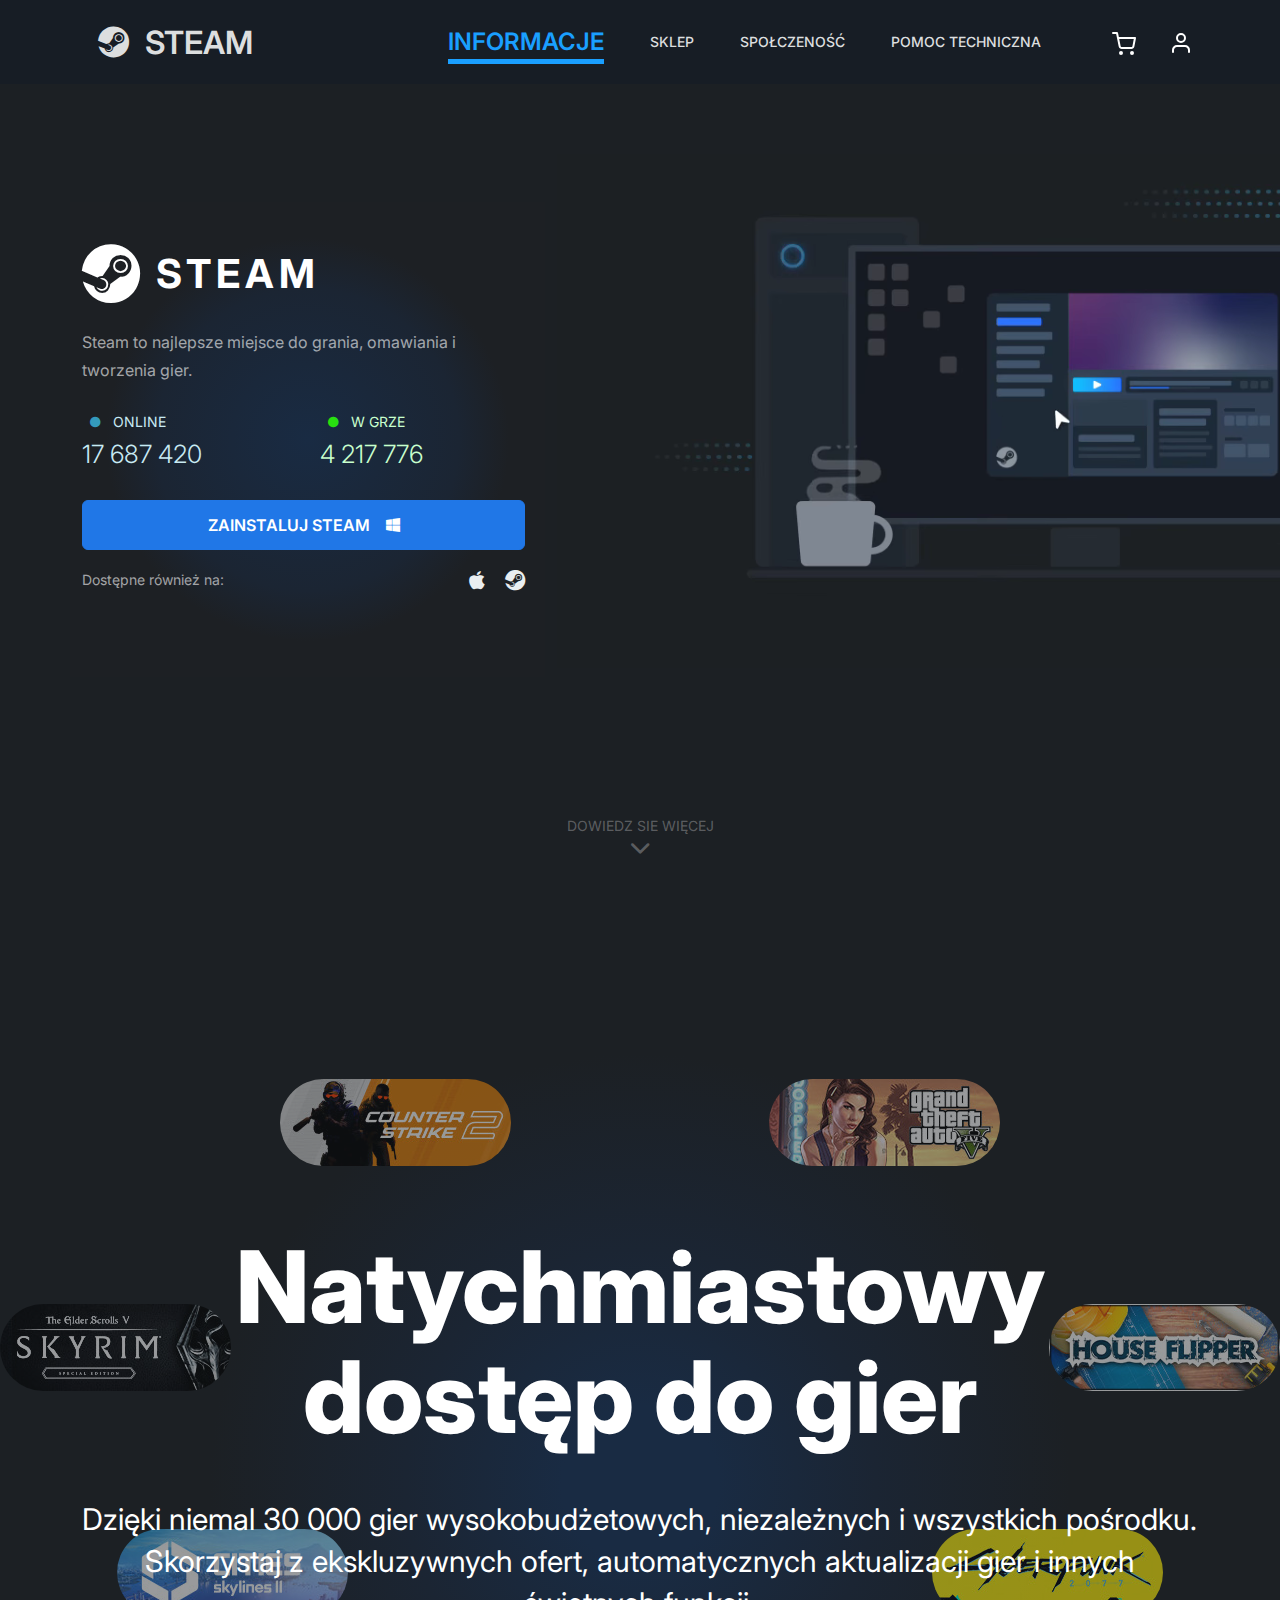
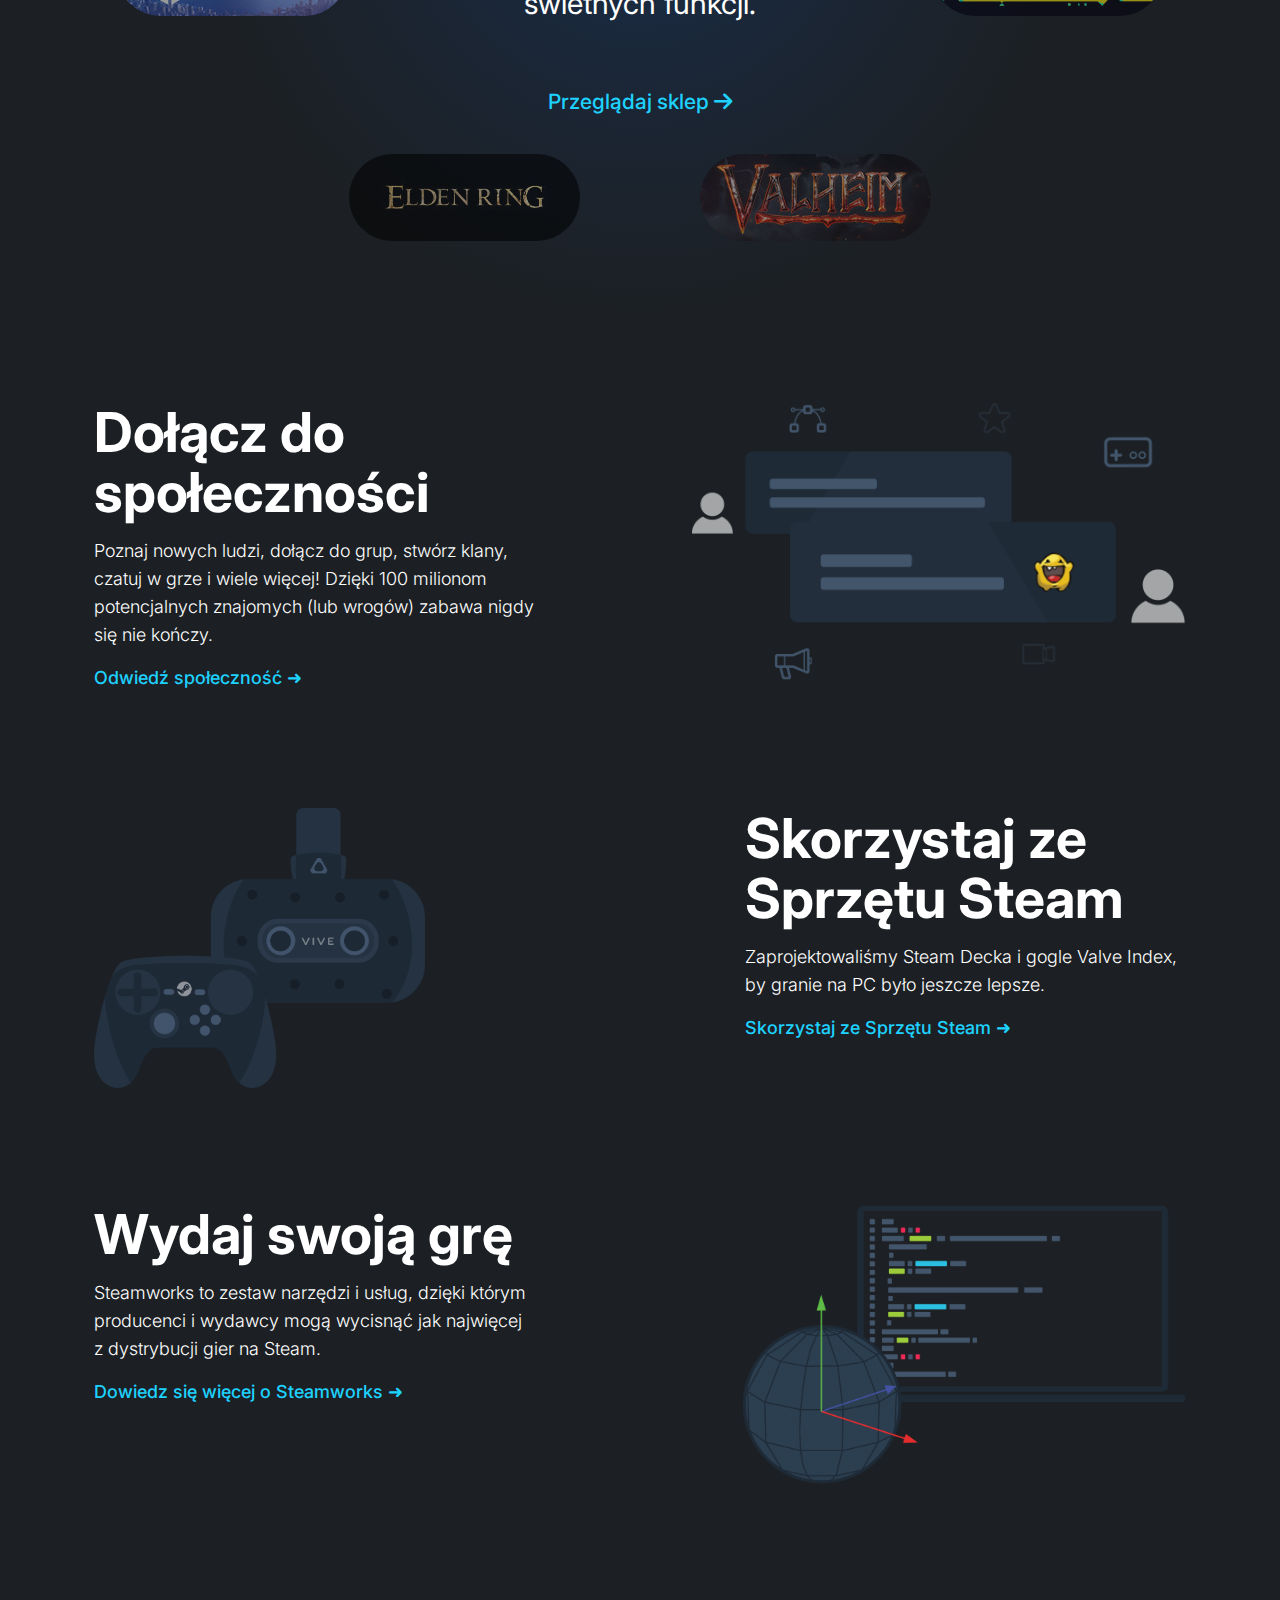
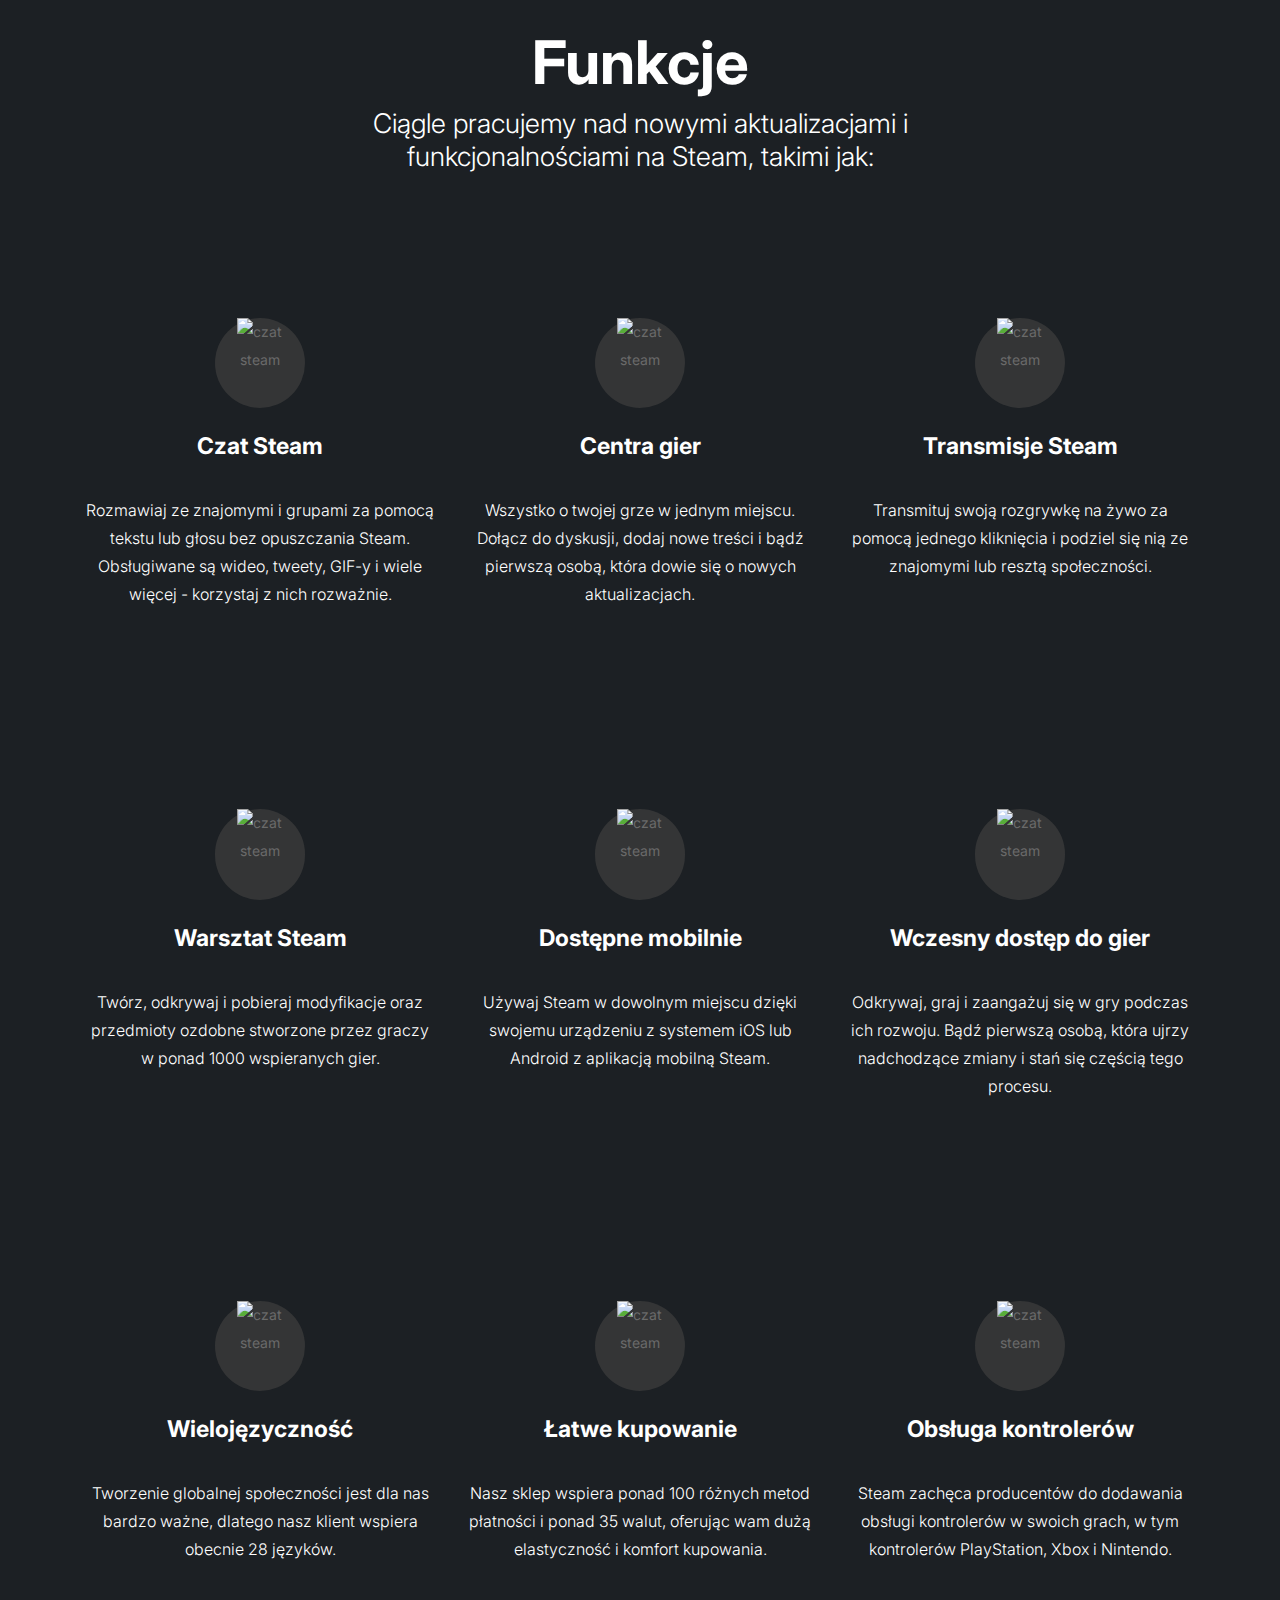
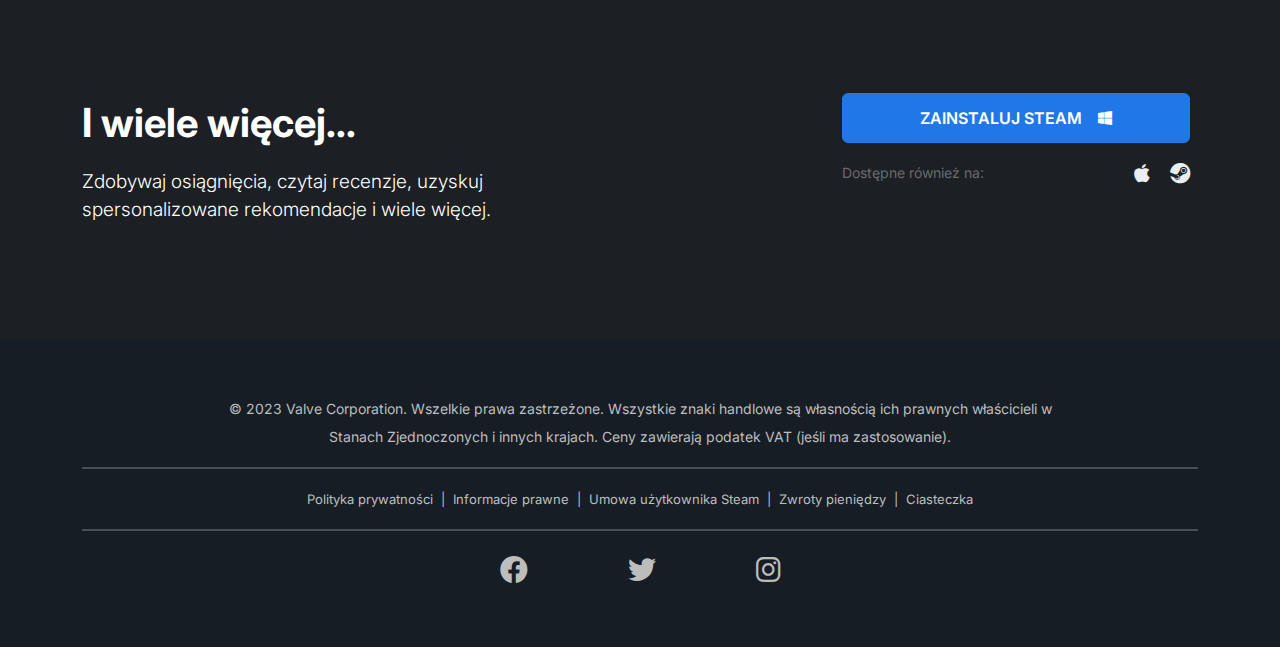
==== commit 7fba8526: "Added games section -Added games images -Added new js file used in games section" ====
--- a/furni-1.0.0/index.html
+++ b/furni-1.0.0/index.html
@@ -22,15 +22,15 @@
 	
 	<title>Steam</title>
 </head>
-<body>
+<body onload="calcView()" onresize="calcView()">
 	<!-- Start Header/Navigation -->
-	<nav class="custom-navbar navbar navbar navbar-expand-lg navbar-dark bg-dark" arial-label="Steam navigation bar">
+	<nav class="custom-navbar navbar navbar navbar-expand-lg navbar-dark" arial-label="Steam navigation bar">
 		<div class="container">
 			<a class="navbar-brand text-uppercase" href="index.html">
-				<i class="fa-brands fa-steam"></i> Steam
+				<i class="fa-brands fa-steam px-3"></i>Steam
 			</a>
 			<button class="navbar-toggler" type="button" data-bs-toggle="collapse" data-bs-target="#navbarsSteam" aria-controls="navbarsSteam" aria-expanded="false" aria-label="Toggle navigation">
-				<span class="navbar-toggler-icon"></span>
+				<span class="navbar-toggler-icon"></span><!-- --------------- zmienic color ikonki czyli calosc togglera -------------- -->
 			</button>
 			<div class="collapse navbar-collapse" id="navbarsSteam">
 				<ul class="custom-navbar-nav navbar-nav ms-auto mb-2 mb-md-0">
@@ -52,14 +52,13 @@
 		<div class="container">
 			<div class="row p-0">
 				<div class="col-md-7 order-md-1  my-auto">
-					<div class="">
+					<div class="main-right">
 						<video width="130%" height="auto" autoplay="" muted="" loop="" poster="https://cdn.akamai.steamstatic.com/store/about/videos/about_hero_loop_web.png">
 							<source src="img/main.webm" type="video/webm" >
-							<source src="https://cdn.akamai.steamstatic.com/store/about/videos/about_hero_loop_web.mp4" type="video/mp4">
 						</video>
 					</div>
 				</div>
-				<div class="col-md-5 mt-5 pt-5">
+				<div class="col-md-5 mt-5 pt-5 main-left">
 					<h1><i class="fa-brands fa-steam fa-xl"></i><span class="px-3 text-uppercase" style="letter-spacing: 5px;">Steam</span></h1>
 					<p class="mb-4 fs-6">Steam to najlepsze miejsce do grania, omawiania i tworzenia gier.</p>
 					<div class="row">
@@ -90,71 +89,38 @@
 				</div>
 			</div>
 		</div>
-		<div class="container-fluid text-center text-uppercase my-5">
-			<a href="#offer" class="learn-more">Dowiedz sie więcej<i class="fa-solid fa-chevron-down d-block fa-xl" style="margin: 8px;"></i></a>
+		<div class="container-fluid text-center text-uppercase test">
+			<a href="#games" class="learn-more">Dowiedz sie więcej<i class="fa-solid fa-chevron-down d-block fa-xl" style="margin: 8px;"></i></a>
 		</div>
 	</div>
 	<!-- End main section -->
-	<!-- Start shop Section -->
-	<div class="shop visually-hidden">
-		<div class="container">
-			<div class="row">
-
-				<!-- Start Column 1 -->
-				<div class="col-md-12 col-lg-3 mb-5 mb-lg-0">
-					<h2 class="mb-4 section-title">Crafted with excellent material.</h2>
-					<p class="mb-4">Donec vitae odio quis nisl dapibus malesuada. Nullam ac aliquet velit. Aliquam vulputate velit imperdiet dolor tempor tristique. </p>
-					<p><a href="shop.html" class="btn">Explore</a></p>
-				</div> 
-				<!-- End Column 1 -->
-
-				<!-- Start Column 2 -->
-				<div class="col-12 col-md-4 col-lg-3 mb-5 mb-md-0">
-					<a class="product-item" href="cart.html">
-						<img src="img/product-1.png" class="img-fluid product-thumbnail">
-						<h3 class="product-title">Nordic Chair</h3>
-						<strong class="product-price">$50.00</strong>
-
-						<span class="icon-cross">
-							<img src="img/cross.svg" class="img-fluid">
-						</span>
-					</a>
-				</div> 
-				<!-- End Column 2 -->
-
-				<!-- Start Column 3 -->
-				<div class="col-12 col-md-4 col-lg-3 mb-5 mb-md-0">
-					<a class="product-item" href="cart.html">
-						<img src="img/product-2.png" class="img-fluid product-thumbnail">
-						<h3 class="product-title">Kruzo Aero Chair</h3>
-						<strong class="product-price">$78.00</strong>
-
-						<span class="icon-cross">
-							<img src="img/cross.svg" class="img-fluid">
-						</span>
-					</a>
-				</div>
-				<!-- End Column 3 -->
-
-				<!-- Start Column 4 -->
-				<div class="col-12 col-md-4 col-lg-3 mb-5 mb-md-0">
-					<a class="product-item" href="cart.html">
-						<img src="img/product-3.png" class="img-fluid product-thumbnail">
-						<h3 class="product-title">Ergonomic Chair</h3>
-						<strong class="product-price">$43.00</strong>
-
-						<span class="icon-cross">
-							<img src="img/cross.svg" class="img-fluid">
-						</span>
-					</a>
-				</div>
-				<!-- End Column 4 -->
-			</div>
-		</div>
-	</div>
-	<!-- End shop Section -->
+	<!-- Start games Section -->
+	<div class="games" id="games">
+		<div class="row my-5">
+			<div class="game col" id="game1"><span class="float-end"><a href="#"><img src="img/games/game1.jpg" alt="game1" class="img-fluid mx-auto d-block rounded-pill"></a><span></div>
+			<div class="game col" id="game2"><span class="float-start"><a href="#"><img src="img/games/game2.jpg" alt="game1" class="img-fluid mx-auto d-block rounded-pill"></a><span></div>
+		</div>
+		<div class="row my-5">
+			<div class="game col" id="game3"><span class="float-start"><a href="#"><img src="img/games/game3.jpg" alt="game1" class="img-fluid mx-auto d-none d-md-block rounded-pill"></a><span></div>
+			<div class="game col" id="game4"><span class="float-end"><a href="#"><img src="img/games/game4.jpg" alt="game1" class="img-fluid mx-auto d-none d-md-block rounded-pill"></a><span></div>
+		</div>
+		<div class="row my-5">
+			<div class="game col" id="game5"><span class="float-start"><a href="#"><img src="img/games/game5.jpg" alt="game1" class="img-fluid mx-auto d-none d-md-block rounded-pill rounded-pill"></a><span></div>
+			<div class="game col" id="game6"><span class="float-end"><a href="#"><img src="img/games/game6.jpg" alt="game1" class="img-fluid mx-auto d-none d-md-block rounded-pill rounded-pill"></a><span></div>
+		</div>
+		<div class="row my-5">
+			<div class="game col" id="game7"><span class="float-end"><a href="#"><img src="img/games/game7.jpg" alt="game1" class="img-fluid mx-5 d-block rounded-pill"></a><span></div>
+			<div class="game col" id="game8"><span class="float-start"><a href="#"><img src="img/games/game8.jpg" alt="game1" class="img-fluid mx-5 d-block rounded-pill"></a><span></div>
+		</div>
+		<div class="title text-center" id="title">
+			<div class="header mx-auto">Natychmiastowy dostęp do gier</div>
+			<div class="text mx-auto">Dzięki niemal 30 000 gier wysokobudżetowych, niezależnych i wszystkich pośrodku. Skorzystaj z ekskluzywnych ofert, automatycznych aktualizacji gier i innych świetnych funkcji.</div>
+			<div class="link m-5"><a class="icon-link icon-link-hover" href="#">Przeglądaj sklep<i class="fa-solid fa-arrow-right"></i></a></div>
+		</div>
+	</div>
+	<!-- End games Section -->
 	<!-- Start offer Section -->
-	<div class="offer" id="offer">
+	<div class="offer">
 		<div class="container">
 			<div class="row justify-content-between">
 				<div class="col-lg-7 my-5 order-lg-1 ">
@@ -197,6 +163,9 @@
 				<div class="header text-center">Funkcje</div>
 				<div class="text text-center w-50 m-auto">Ciągle pracujemy nad nowymi aktualizacjami i funkcjonalnościami na Steam, takimi jak:</div>
 			</div>
+			<!-- <div>
+				<div class="carousel"></div>
+			</div> -->
 			<div class="row d-flex">
 				<div class="col-lg-4 col-md-6 py-5 text-center ">
 					<div class="feature">						
@@ -204,7 +173,7 @@
 							<img src="img/features/steamchat.svg" alt="czat steam" class="w-50 h-100 m-auto d-block">
 						</div>
 						<div class="header my-2">Czat Steam</div>
-						<div class="text">Rozmawiaj ze znajomymi i grupami za pomocą tekstu lub głosu bez opuszczania Steam. Obsługiwane są wideo, tweety, GIF-y i wiele więcej – korzystaj z nich rozważnie.</div>
+						<div class="text">Rozmawiaj ze znajomymi i grupami za pomocą tekstu lub głosu bez opuszczania Steam. Obsługiwane są wideo, tweety, GIF-y i wiele więcej - korzystaj z nich rozważnie.</div>
 						<a href="#" class="link icon-link icon-link-hover">Dowiedz się więcej<i class="fa-solid fa-arrow-right"></i></a>
 					</div>
 				</div>
@@ -314,7 +283,7 @@
 	<!-- Start Footer Section -->
 	<footer class="footer-section">
 		<div class="container">
-			<div class="text-center disclosures py-3">
+			<div class="text-center disclosures py-3 w-75 mx-auto">
 				© 2023 Valve Corporation. Wszelkie prawa zastrzeżone. Wszystkie znaki handlowe są własnością ich prawnych właścicieli w Stanach Zjednoczonych i innych krajach. Ceny zawierają podatek VAT (jeśli ma zastosowanie). 
 			</div>
 			<hr class="border border-1 m-0">
@@ -341,5 +310,6 @@
 	<script src="js/bootstrap.bundle.min.js"></script>
 	<script src="js/tiny-slider.js"></script>
 	<script src="js/custom.js"></script>
+	<script src="js/js.js"></script>
 </body>
 </html>
--- a/furni-1.0.0/css/style.css
+++ b/furni-1.0.0/css/style.css
@@ -16,7 +16,8 @@
   line-height: 28px;
   color: #6a6a6a;
   font-size: 14px;
-  background-color: #1c2024; }
+  background-color: #1c2024;  
+}
 
 /* a {
   text-decoration: none;
@@ -32,141 +33,220 @@
 .custom-navbar {
   background: #171d25 !important;
   padding-top: 20px;
-  padding-bottom: 20px; }
-  .custom-navbar .navbar-brand {
-    font-size: 32px;
-    font-weight: 600; }
-    .custom-navbar .navbar-brand > span {
-      opacity: .4; }
+  padding-bottom: 20px; 
+  text-wrap: nowrap;
+}
+.custom-navbar .navbar-brand {
+  font-size: 32px;
+  font-weight: 600; 
+  color: #dcdedf;
+}
   .custom-navbar .navbar-toggler {
-    border-color: transparent; }
-    .custom-navbar .navbar-toggler:active, .custom-navbar .navbar-toggler:focus {
-      -webkit-box-shadow: none;
-      box-shadow: none;
-      outline: none; }
-  @media (min-width: 992px) {
-    .custom-navbar .custom-navbar-nav li {
-      margin-left: 15px;
-      margin-right: 15px; } }
-    .custom-navbar .custom-navbar-nav li a { /* linki w menu */
-    font-weight: 500;
-    color: #ffffff !important;
-    opacity: .5;
-    text-transform: uppercase;
-    -webkit-transition: .3s all ease;
-    -o-transition: .3s all ease;
-    transition: .3s all ease;
-    position: relative; }
-    @media (min-width: 768px) {
-      .custom-navbar .custom-navbar-nav li a:before {
-        content: "";
-        position: absolute;
-        bottom: 0;
-        left: 8px;
-        right: 8px;
-        background: #1b7bf8; /*kolor wyboru menu*/
-        height: 5px;
-        opacity: 1;
-        visibility: visible;
-        width: 0;
-        -webkit-transition: .15s all ease-out;
-        -o-transition: .15s all ease-out;
-        transition: .15s all ease-out; } }
-    .custom-navbar .custom-navbar-nav li a:hover {
-      opacity: 1; }
-      .custom-navbar .custom-navbar-nav li a:hover:before {
-        width: calc(100% - 16px); }
-  .custom-navbar .custom-navbar-nav li.active a {
-      opacity: 1; 
-      color: #1b7bf8 !important;
-      font-weight: 600;
-      font-size: x-large;
-    }
-    .custom-navbar .custom-navbar-nav li.active a:before {
+    border-color: transparent; 
+}
+  .custom-navbar .navbar-toggler:active, .custom-navbar .navbar-toggler:focus {
+    -webkit-box-shadow: none;
+    box-shadow: none;
+    outline: none; }
+@media (min-width: 992px) {
+  .custom-navbar .custom-navbar-nav li {
+    margin-left: 15px;
+    margin-right: 15px; } }
+  .custom-navbar .custom-navbar-nav li a { /* linki w menu */
+  font-weight: 500;
+  color: #dcdedf !important;
+  text-transform: uppercase;
+  -webkit-transition: .3s all ease;
+  -o-transition: .3s all ease;
+  transition: .3s all ease;
+  position: relative; }
+  @media (min-width: 768px) {
+    .custom-navbar .custom-navbar-nav li a:before {
+      content: "";
+      position: absolute;
+      bottom: 0;
+      left: 8px;
+      right: 8px;
+      background: #1a9fff; /*kolor wyboru menu*/
+      height: 5px;
+      opacity: 1;
+      visibility: visible;
+      width: 0;
+      -webkit-transition: .15s all ease-out;
+      -o-transition: .15s all ease-out;
+      transition: .15s all ease-out; } }
+  .custom-navbar .custom-navbar-nav li a:hover {
+    opacity: 1; }
+    .custom-navbar .custom-navbar-nav li a:hover:before {
       width: calc(100% - 16px); }
-  .custom-navbar .custom-navbar-cta {
-    margin-left: 0 !important;
-    -webkit-box-orient: horizontal;
-    -webkit-box-direction: normal;
-    -ms-flex-direction: row;
-    flex-direction: row; }
-    @media (min-width: 768px) {
-      .custom-navbar .custom-navbar-cta {
-        margin-left: 40px !important; } }
-    .custom-navbar .custom-navbar-cta li {
-      margin-left: 0px;
-      margin-right: 0px; }
-      .custom-navbar .custom-navbar-cta li:first-child {
-        margin-right: 20px; }
+.custom-navbar .custom-navbar-nav li.active a {
+    opacity: 1; 
+    color: #1a9fff   !important;
+    font-weight: 600;
+    font-size: x-large;
+  }
+  .custom-navbar .custom-navbar-nav li.active a:before {
+    width: calc(100% - 16px); }
+.custom-navbar .custom-navbar-cta {
+  margin-left: 0 !important;
+  -webkit-box-orient: horizontal;
+  -webkit-box-direction: normal;
+  -ms-flex-direction: row;
+  flex-direction: row; }
+  @media (min-width: 768px) {
+    .custom-navbar .custom-navbar-cta {
+      margin-left: 40px !important; } }
+  .custom-navbar .custom-navbar-cta li {
+    margin-left: 0px;
+    margin-right: 0px; }
+    .custom-navbar .custom-navbar-cta li:first-child {
+      margin-right: 20px; }
 
 .main {
   background: #1c2024;
   margin: 70px 0px;
-  }
-  .main .intro-excerpt {
+  min-height: 90vh;
+
+  }
+.main-left{
+  background: radial-gradient(circle, rgba(25,43,67,1) 0%, rgba(27,37,51,1) 45%, rgba(29, 32, 36, 1) 60%);
+}
+.main h1 {
+  font-weight: 700;
+  color: #ffffff;
+  margin-bottom: 30px; }
+  @media (min-width: 1400px) {
+    .main h1 {
+      font-size: 54px; } }
+.main p {
+  color: rgba(255, 255, 255, 0.6);
+  margin-bottom: 30px; }
+.main .main-img-wrap {
+  position: relative; }
+  .main .main-img-wrap img {
     position: relative;
-    z-index: 4; }
+    top: 0px;
+    right: 0px;
+    z-index: 2;
+    max-width: 780px;
+    left: -20px; }
+    @media (min-width: 768px) {
+      .main .main-img-wrap img {
+        right: 0px;
+        left: -100px; } }
     @media (min-width: 992px) {
-      .main .intro-excerpt {
-        max-width: 450px; } }
-  .main h1 {
-    font-weight: 700;
-    color: #ffffff;
-    margin-bottom: 30px; }
-    @media (min-width: 1400px) {
-      .main h1 {
-        font-size: 54px; } }
-  .main p {
-    color: rgba(255, 255, 255, 0.6);
-    margin-bottom: 30px; }
-  .main .main-img-wrap {
-    position: relative; }
-    .main .main-img-wrap img {
-      position: relative;
-      top: 0px;
-      right: 0px;
-      z-index: 2;
-      max-width: 780px;
-      left: -20px; }
-      @media (min-width: 768px) {
-        .main .main-img-wrap img {
-          right: 0px;
-          left: -100px; } }
-      @media (min-width: 992px) {
-        .main .main-img-wrap img {
-          left: 0px;
-          top: -80px;
-          position: absolute;
-          right: -50px; } }
-          @media (min-width: 1200px) {
-            .main .main-img-wrap img {
-          left: 0px;
-          top: -80px;
-          right: -100px; } }
-          .main .main-img-wrap:after {
-      content: "";
-      position: absolute;
-      width: 255px;
-      height: 217px;
-      background-image: url("../images/dots-light.svg");
-      background-size: contain;
-      background-repeat: no-repeat;
-      right: -100px;
-      top: -0px; }
+      .main .main-img-wrap img {
+        left: 0px;
+        top: -80px;
+        position: absolute;
+        right: -50px; } }
+        @media (min-width: 1200px) {
+          .main .main-img-wrap img {
+        left: 0px;
+        top: -80px;
+        right: -100px; } }
+        .main .main-img-wrap:after {
+    content: "";
+    position: absolute;
+    width: 255px;
+    height: 217px;
+    background-image: url("../images/dots-light.svg");
+    background-size: contain;
+    background-repeat: no-repeat;
+    right: -100px;
+    top: -0px; }
+.learn-more{
+  display: none;
+  text-decoration: none; 
+  color:  #d1d1d15b;
+}
+.main .container-fluid{ /*learn more container */
+  margin-top: 15vh;
+}
+.learn-more:hover{
+  color:  #d1d1d15b;
+}
+@media (min-width: 768px) {
   .learn-more{
-    display: none;
-    text-decoration: none; 
-    color:  #d1d1d15b;
-  }
-  .learn-more:hover{
-    color:  #d1d1d15b;
-  }
-  @media (min-width: 768px) {
-    .learn-more{
-      display: block;
-      margin: 40px 0px;
-    }
-  }
+    display: block;
+    margin: 40px 0px;
+  }
+}
+
+.games{
+  background: radial-gradient(circle, rgba(25,43,67,1) 10%, rgba(27,37,51,1) 30%, #1c2024 55%);
+  min-height: 100vh;
+  position: relative; 
+}
+.games .title{
+  position:absolute;
+  margin: 0px;
+  padding: 0px;
+  top: 50%;
+}
+.games .title .header{
+  font-weight: 800;
+  font-size: 45px;
+  line-height: 50px;
+  color: #ffffff;  
+  width: 80%;  
+  transition: font-size 0.9s;
+}
+.games .title .text{
+  padding: 16px 0px;
+  font-size: 23px;
+  color: #ffffff;
+  font-weight: 400;
+  line-height: 130%;
+  width: 88%;
+  transition: font-size 1.5s;
+}
+.games .title .link a{
+  text-decoration: none;
+  color: #1ed2ff;
+  font-size: 150%;
+  font-weight: 500;
+}
+.games .title .link i{
+  margin-left: 5px;
+}
+.games .game{
+  margin: 5vh 0vh;
+  opacity: 0.55;
+}
+.games .game img{  
+  min-width: 200px;
+}
+.games #game5, .games #game2{
+  margin-left: 13vh;
+}
+.games #game6, .games #game1{
+  margin-right: 13vh;
+}
+@media (min-width: 768px) {/*medium*/
+  .games .title .header{
+    font-size: 70px;
+    line-height: 80px;
+    padding: 30px 0px;
+  }
+  .games .title .text{
+    font-size: 27px;
+    line-height: 130%;
+  }  
+}
+@media (min-width: 992px) {/*large*/
+  .games .title .header{
+    font-size: 100px;
+    line-height: 110px;
+  }
+  .games .title .text{
+    font-size: 30px;
+    line-height: 140%;
+  }  
+}
+
+
+
 
 .btn {
   font-weight: 600;
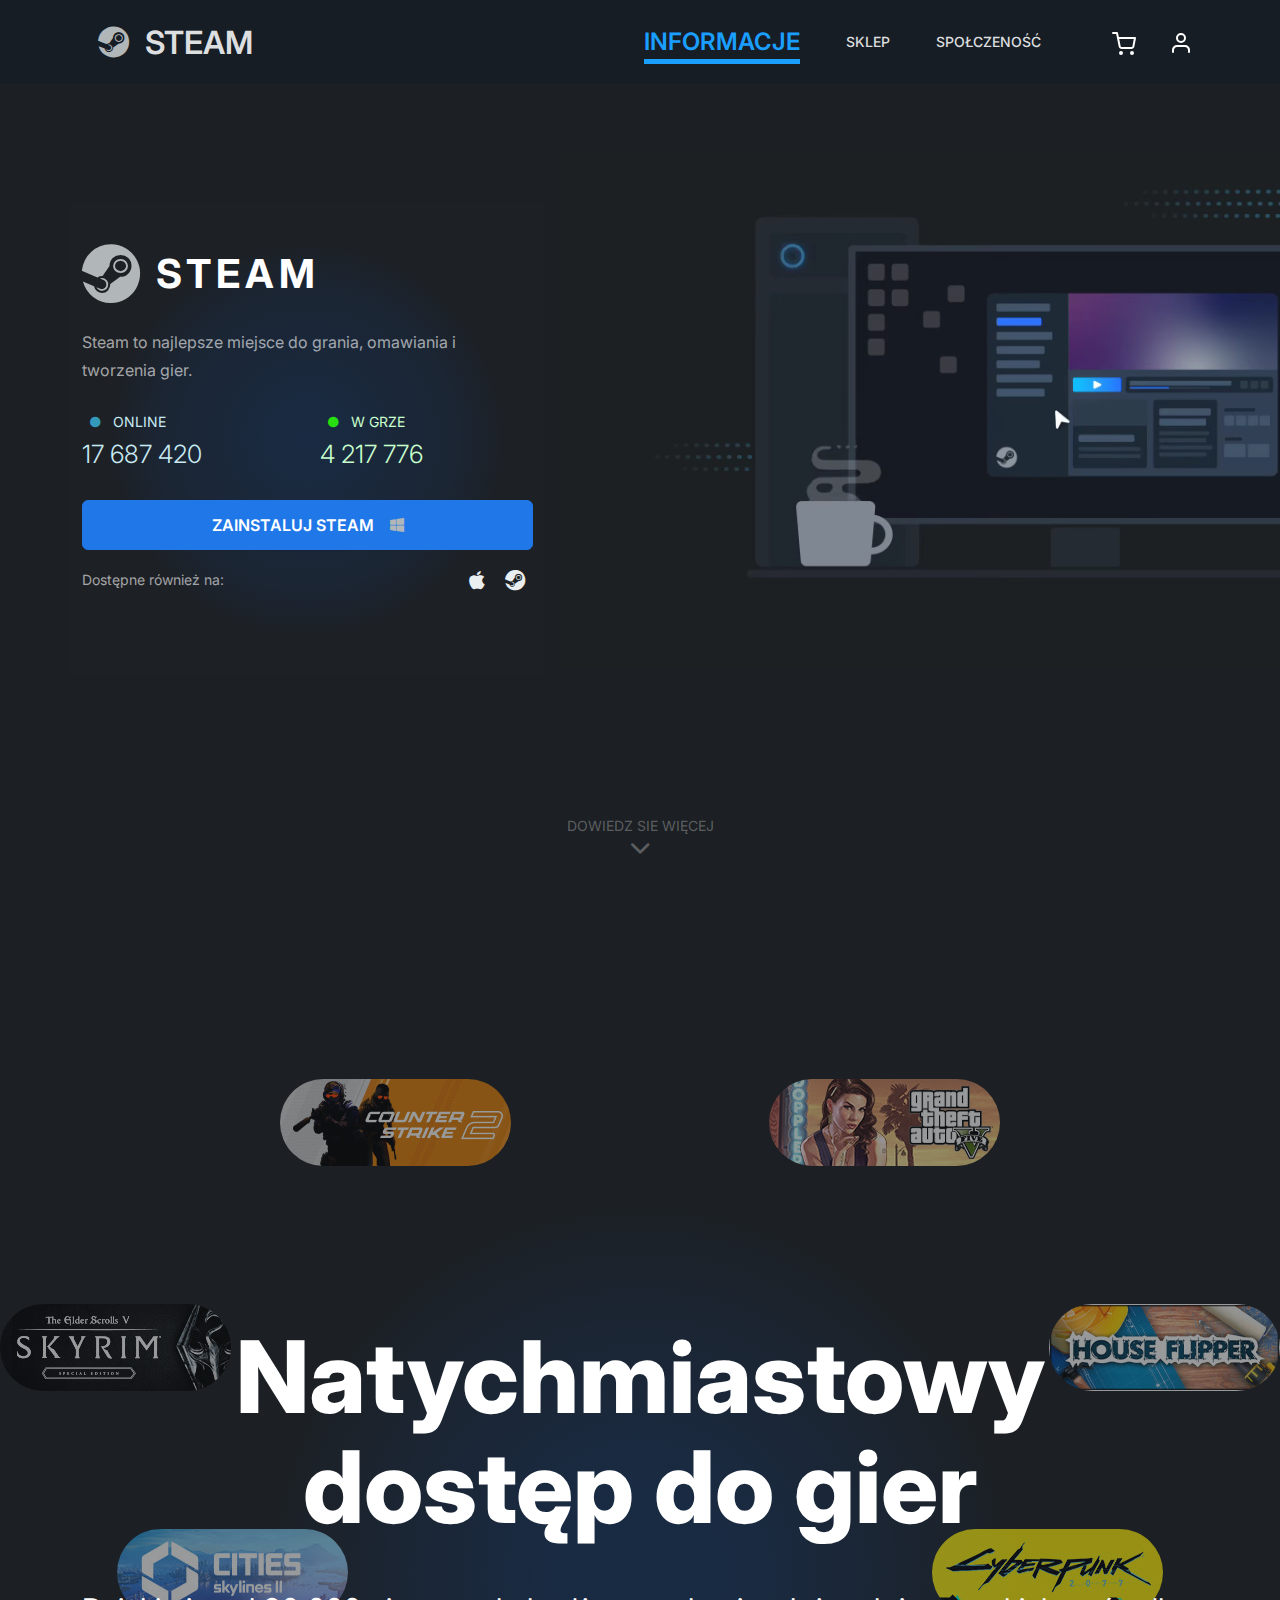
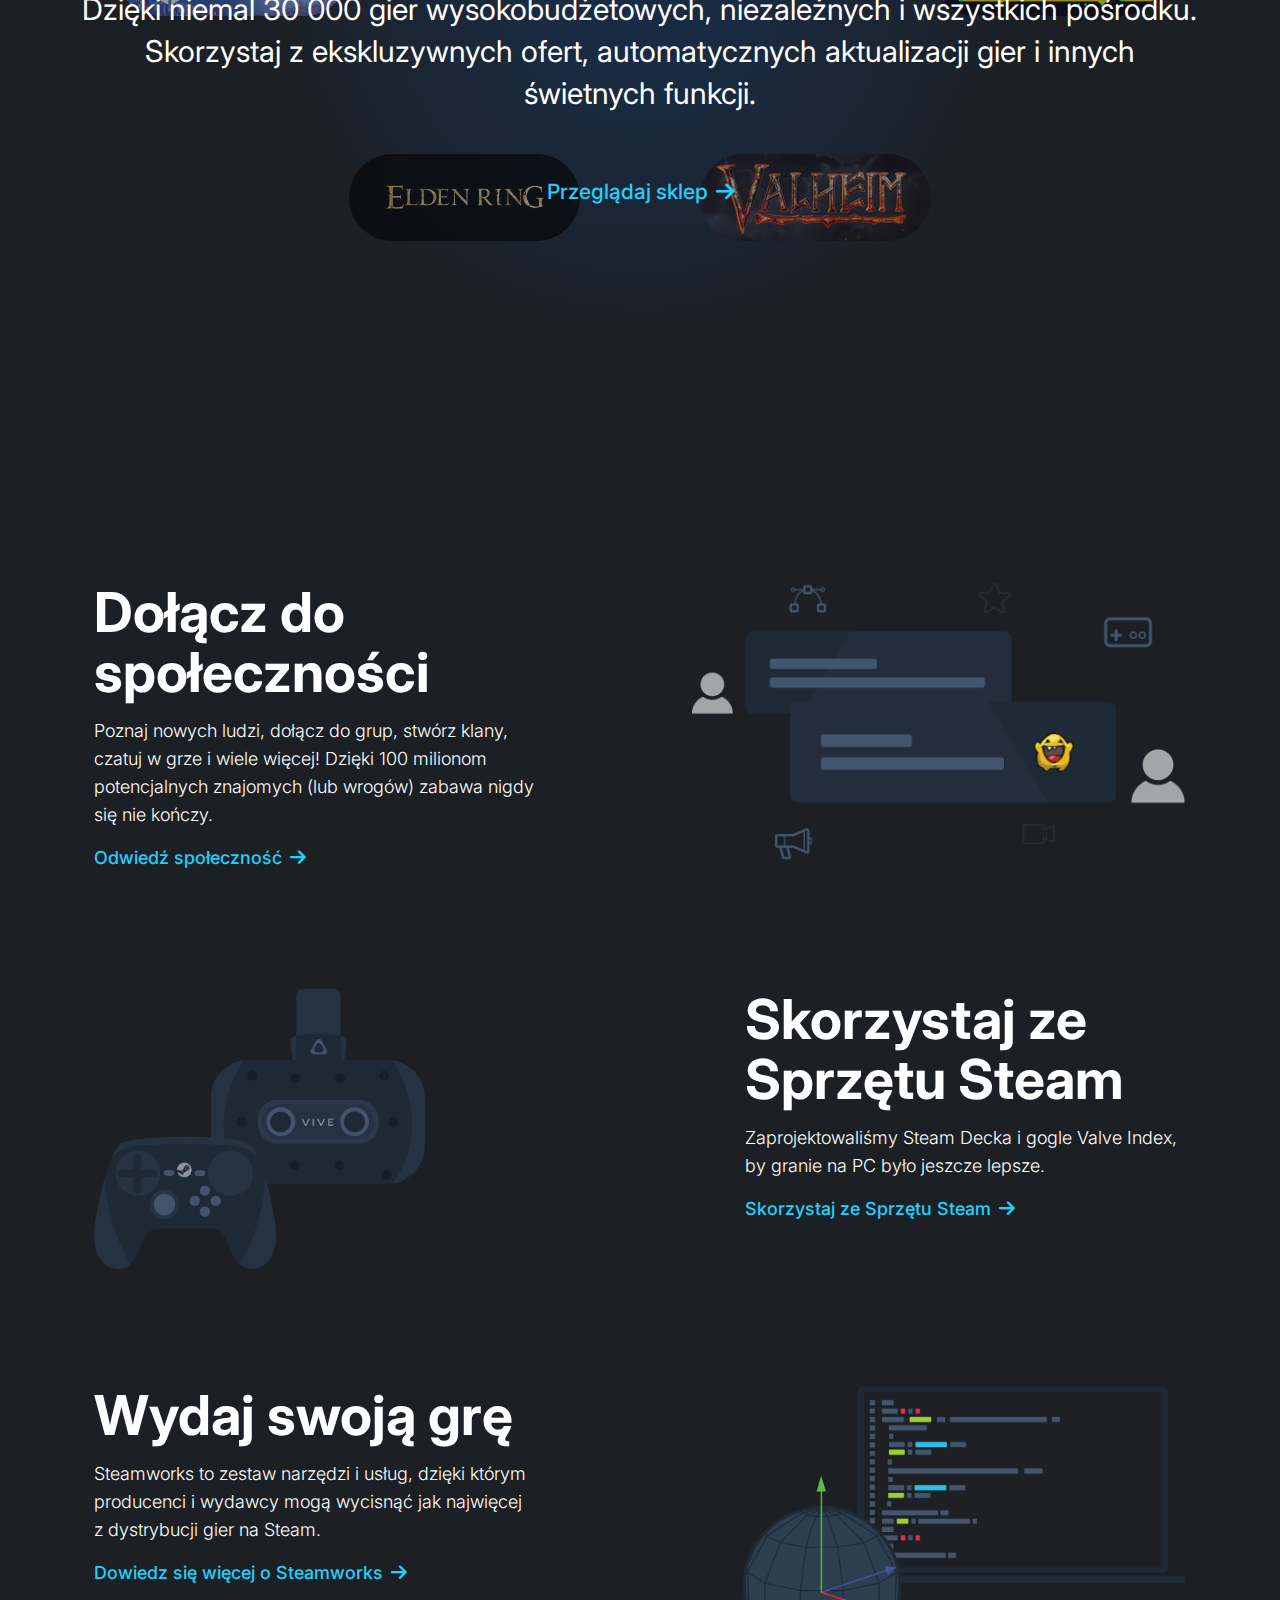
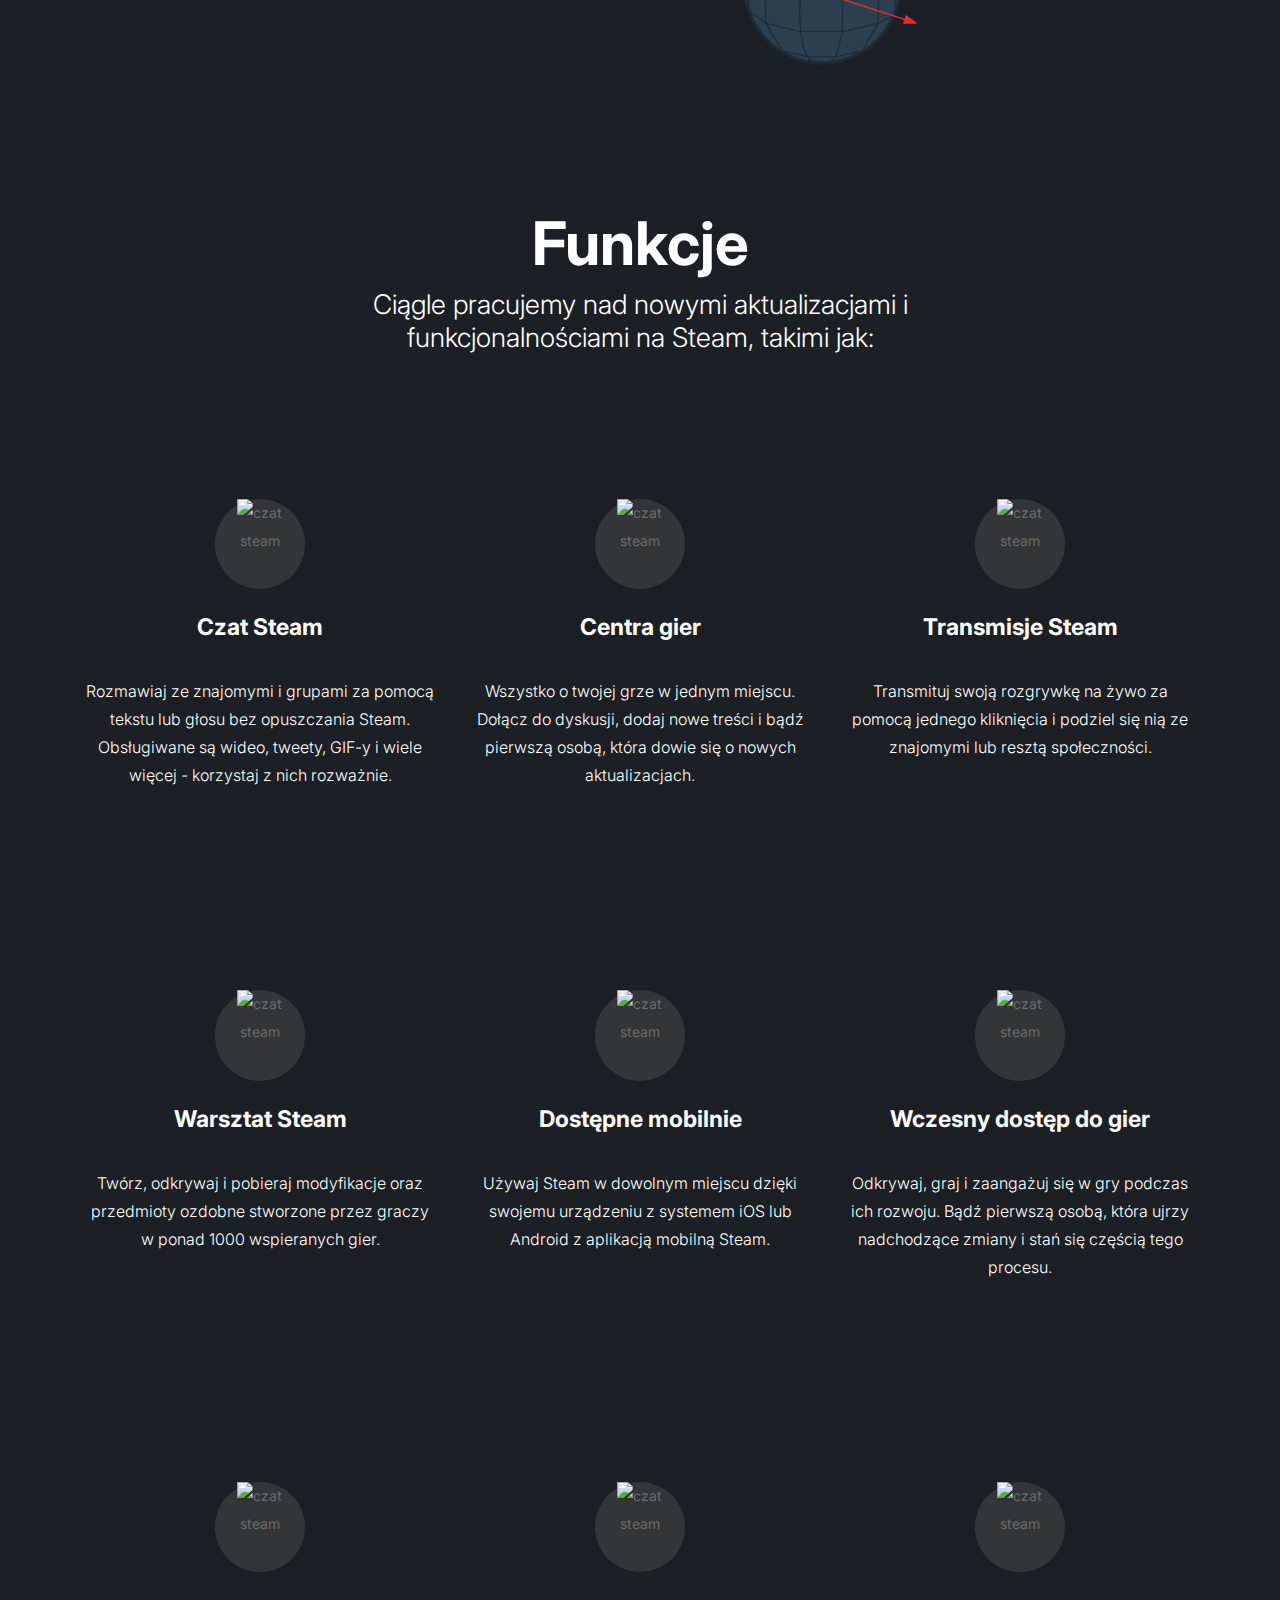
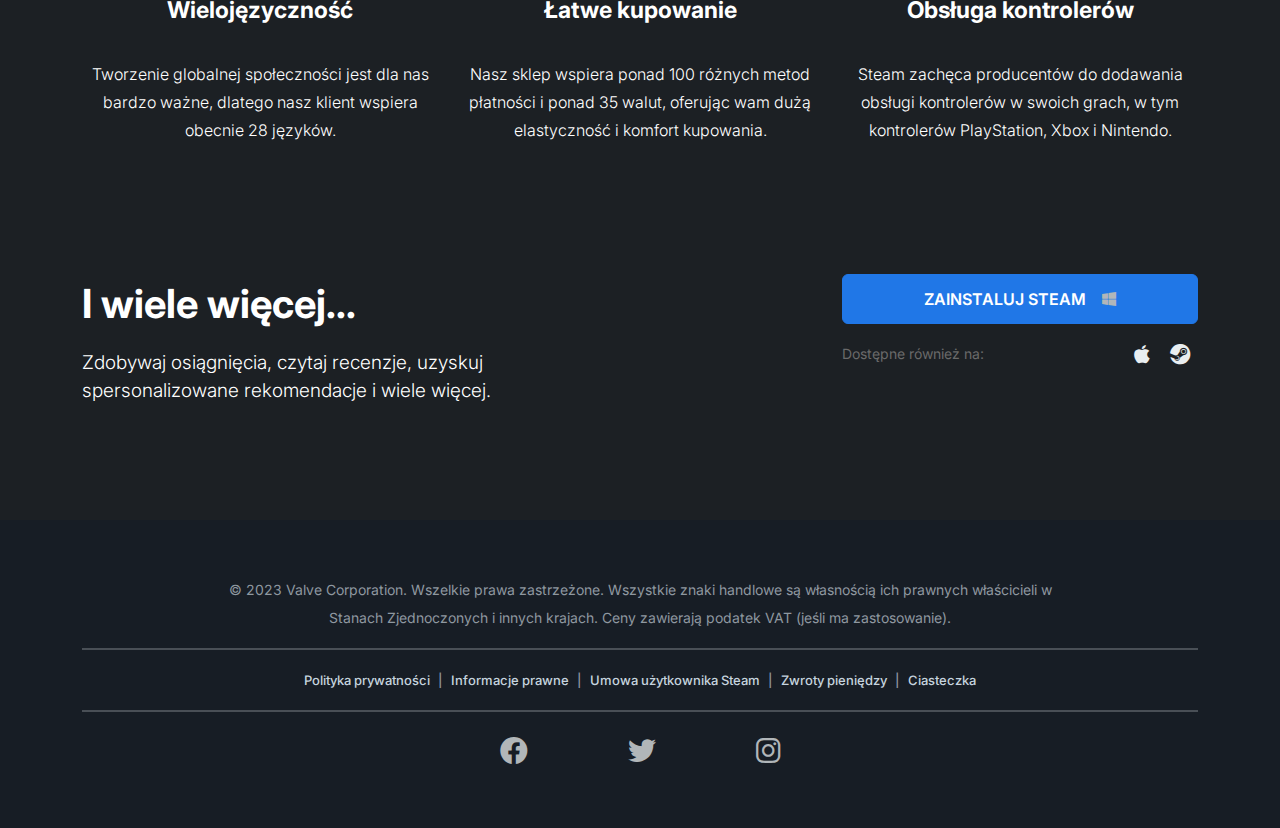
==== commit 09d1cfa5: "Added featured section to shop -Added carousel to featured section -Added images from featured secti" ====
--- a/furni-1.0.0/index.html
+++ b/furni-1.0.0/index.html
@@ -1,10 +1,3 @@
-<!-- /*
-* Bootstrap 5
-* Template Name: Furni
-* Template Author: Untree.co
-* Template URI: https://untree.co/
-* License: https://creativecommons.org/licenses/by/3.0/
-*/ -->
 <!doctype html>
 <html lang="pl">
 <head>
@@ -37,7 +30,6 @@
 					<li class="nav-item active"><a class="nav-link" href="index.html">Informacje</a></li>
 					<li><a class="nav-link" href="shop.html">Sklep</a></li>
 					<li><a class="nav-link" href="about.html">Społczeność</a></li>
-					<li><a class="nav-link" href="services.html">Pomoc techniczna</a></li>
 				</ul>
 				<ul class="custom-navbar-cta navbar-nav mb-2 mb-md-0 ms-5">
 					<li><a class="nav-link" href="cart.html"><img src="img/cart.svg"></a></li>
@@ -78,7 +70,7 @@
 						</div>
 					</div>
 					<div class="w-100 download-section">
-						<a href="#" class="btn d-block btn-secondary me-2 text-uppercase">Zainstaluj Steam<i class="ms-3 fa-brands fa-windows"></i></a>							
+						<a href="#" class="btn d-block btn-secondary text-uppercase">Zainstaluj Steam<i class="ms-3 fa-brands fa-windows"></i></a>							
 						<p class="my-3 d-block">Dostępne również na:
 							<span class="float-end">
 								<a href="#" class="mx-2"><i class="fa-brands fa-apple fa-xl" style="color: #e9eef1;"></i></a>
@@ -115,7 +107,7 @@
 		<div class="title text-center" id="title">
 			<div class="header mx-auto">Natychmiastowy dostęp do gier</div>
 			<div class="text mx-auto">Dzięki niemal 30 000 gier wysokobudżetowych, niezależnych i wszystkich pośrodku. Skorzystaj z ekskluzywnych ofert, automatycznych aktualizacji gier i innych świetnych funkcji.</div>
-			<div class="link m-5"><a class="icon-link icon-link-hover" href="#">Przeglądaj sklep<i class="fa-solid fa-arrow-right"></i></a></div>
+			<div class="link m-5"><a class="icon-link-hover" href="#">Przeglądaj sklep<i class="fa-solid fa-arrow-right icon-link"></i></a></div>
 		</div>
 	</div>
 	<!-- End games Section -->
@@ -129,7 +121,7 @@
 				<div class="col-lg-5 my-5">
 					<div class="header d-block">Dołącz do społeczności</div>
 					<div class="text d-block">Poznaj nowych ludzi, dołącz do grup, stwórz klany, czatuj w grze i wiele więcej! Dzięki 100 milionom potencjalnych znajomych (lub wrogów) zabawa nigdy się nie kończy.</div>
-					<a class="link d-block" href="#">Odwiedź społeczność ➜</a>
+					<a class="link icon-link-hover" href="#">Odwiedź społeczność<i class="fa-solid fa-arrow-right icon-link"></i></a>
 				</div>
 			</div>
 			<div class="row justify-content-between">
@@ -139,7 +131,7 @@
 				<div class="col-lg-5 my-5">
 					<div class="header d-block">Skorzystaj ze Sprzętu Steam	</div>
 					<div class="text d-block">Zaprojektowaliśmy Steam Decka i gogle Valve Index, by granie na PC było jeszcze lepsze.</div>
-					<a class="link d-block" href="#">Skorzystaj ze Sprzętu Steam ➜</a>
+					<a class="link icon-link-hover" href="#">Skorzystaj ze Sprzętu Steam<i class="fa-solid fa-arrow-right icon-link"></i></a>
 				</div>
 			</div>
 			<div class="row justify-content-between">
@@ -149,7 +141,7 @@
 				<div class="col-lg-5 my-5">
 					<div class="header d-block">Wydaj swoją grę</div>
 					<div class="text d-block">Steamworks to zestaw narzędzi i usług, dzięki którym producenci i wydawcy mogą wycisnąć jak najwięcej z dystrybucji gier na Steam.</div>
-					<a class="link d-block" href="#">Dowiedz się więcej o Steamworks ➜</a>
+					<a class="link icon-link-hover" href="#">Dowiedz się więcej o Steamworks<i class="fa-solid fa-arrow-right icon-link"></i></a>
 				</div>
 			</div>
 		</div>
@@ -166,7 +158,7 @@
 			<!-- <div>
 				<div class="carousel"></div>
 			</div> -->
-			<div class="row d-flex">
+			<div class="row">
 				<div class="col-lg-4 col-md-6 py-5 text-center ">
 					<div class="feature">						
 						<div class="m-auto d-block rounded-circle icon justify-content-center">
@@ -174,7 +166,7 @@
 						</div>
 						<div class="header my-2">Czat Steam</div>
 						<div class="text">Rozmawiaj ze znajomymi i grupami za pomocą tekstu lub głosu bez opuszczania Steam. Obsługiwane są wideo, tweety, GIF-y i wiele więcej - korzystaj z nich rozważnie.</div>
-						<a href="#" class="link icon-link icon-link-hover">Dowiedz się więcej<i class="fa-solid fa-arrow-right"></i></a>
+						<a href="#" class="link icon-link-hover">Dowiedz się więcej<i class="fa-solid fa-arrow-right icon-link"></i></a>
 					</div>
 				</div>
 				<div class="col-lg-4 col-md-6 py-5 text-center ">
@@ -184,7 +176,7 @@
 						</div>
 						<div class="header my-2">Centra gier</div>
 						<div class="text">Wszystko o twojej grze w jednym miejscu. Dołącz do dyskusji, dodaj nowe treści i bądź pierwszą osobą, która dowie się o nowych aktualizacjach.</div>
-						<a href="#" class="link icon-link icon-link-hover">Dowiedz się więcej<i class="fa-solid fa-arrow-right"></i></a>
+						<a href="#" class="link icon-link-hover">Dowiedz się więcej<i class="fa-solid fa-arrow-right icon-link"></i></a>
 					</div>
 				</div>
 				<div class="col-lg-4 col-md-6 py-5 text-center ">
@@ -194,7 +186,7 @@
 						</div>
 						<div class="header my-2">Transmisje Steam</div>
 						<div class="text">Transmituj swoją rozgrywkę na żywo za pomocą jednego kliknięcia i podziel się nią ze znajomymi lub resztą społeczności.</div>
-						<a href="#" class="link icon-link icon-link-hover">Dowiedz się więcej<i class="fa-solid fa-arrow-right"></i></a>
+						<a href="#" class="link icon-link-hover">Dowiedz się więcej<i class="fa-solid fa-arrow-right icon-link"></i></a>
 					</div>
 				</div>
 				<div class="col-lg-4 col-md-6 py-5 text-center ">
@@ -204,7 +196,7 @@
 						</div>
 						<div class="header my-2">Warsztat Steam</div>
 						<div class="text">Twórz, odkrywaj i pobieraj modyfikacje oraz przedmioty ozdobne stworzone przez graczy w ponad 1000 wspieranych gier.</div>
-						<a href="#" class="link icon-link icon-link-hover">Dowiedz się więcej<i class="fa-solid fa-arrow-right"></i></a>
+						<a href="#" class="link icon-link-hover">Dowiedz się więcej<i class="fa-solid fa-arrow-right icon-link"></i></a>
 					</div>
 				</div>
 				<div class="col-lg-4 col-md-6 py-5 text-center ">
@@ -214,7 +206,7 @@
 						</div>
 						<div class="header my-2">Dostępne mobilnie</div>
 						<div class="text">Używaj Steam w dowolnym miejscu dzięki swojemu urządzeniu z systemem iOS lub Android z aplikacją mobilną Steam.</div>
-						<a href="#" class="link icon-link icon-link-hover">Dowiedz się więcej<i class="fa-solid fa-arrow-right"></i></a>
+						<a href="#" class="link icon-link-hover">Dowiedz się więcej<i class="fa-solid fa-arrow-right icon-link"></i></a>
 					</div>
 				</div>
 				<div class="col-lg-4 col-md-6 py-5 text-center ">
@@ -224,7 +216,7 @@
 						</div>
 						<div class="header my-2">Wczesny dostęp do gier</div>
 						<div class="text">Odkrywaj, graj i zaangażuj się w gry podczas ich rozwoju. Bądź pierwszą osobą, która ujrzy nadchodzące zmiany i stań się częścią tego procesu.</div>
-						<a href="#" class="link icon-link icon-link-hover">Dowiedz się więcej<i class="fa-solid fa-arrow-right"></i></a>
+						<a href="#" class="link icon-link-hover">Dowiedz się więcej<i class="fa-solid fa-arrow-right icon-link"></i></a>
 					</div>
 				</div>
 				<div class="col-lg-4 col-md-6 py-5 text-center ">
@@ -268,7 +260,7 @@
 			</div>
 			<div class="col-md-5 col-lg-4">
 				<div class="w-100 download-section">
-					<a href="#" class="btn d-block btn-secondary me-2 text-uppercase">Zainstaluj Steam<i class="ms-3 fa-brands fa-windows"></i></a>							
+					<a href="#" class="btn d-block btn-secondary text-uppercase">Zainstaluj Steam<i class="ms-3 fa-brands fa-windows"></i></a>							
 					<p class="my-3 d-block">Dostępne również na:
 						<span class="float-end">
 							<a href="#" class="mx-2"><i class="fa-brands fa-apple fa-xl" style="color: #e9eef1;"></i></a>
--- a/furni-1.0.0/css/style.css
+++ b/furni-1.0.0/css/style.css
@@ -1,22 +1,17 @@
-/*
-* Template Name: UntreeStore
-* Template Author: Untree.co
-* Author URI: https://untree.co/
-* License: https://creativecommons.org/licenses/by/3.0/
-*/
-
 @import url("https://fonts.googleapis.com/css2?family=Inter:wght@300;400;500;600;700;800&display=swap");
 body {
   overflow-x: hidden;
-  position: relative; }
-
-body {
+  /* position: relative; */
   font-family: "Inter", sans-serif;
   font-weight: 400;
   line-height: 28px;
   color: #6a6a6a;
   font-size: 14px;
   background-color: #1c2024;  
+}
+
+.fa-brands{
+  color: #b1b6b9;
 }
 
 /* a {
@@ -41,120 +36,164 @@
   font-weight: 600; 
   color: #dcdedf;
 }
-  .custom-navbar .navbar-toggler {
-    border-color: transparent; 
-}
-  .custom-navbar .navbar-toggler:active, .custom-navbar .navbar-toggler:focus {
-    -webkit-box-shadow: none;
-    box-shadow: none;
-    outline: none; }
+.custom-navbar .navbar-toggler {
+  border-color: transparent; 
+}
+.custom-navbar .navbar-toggler:active, .custom-navbar .navbar-toggler:focus {
+  -webkit-box-shadow: none;
+  box-shadow: none;
+  outline: none;
+}
 @media (min-width: 992px) {
   .custom-navbar .custom-navbar-nav li {
     margin-left: 15px;
-    margin-right: 15px; } }
-  .custom-navbar .custom-navbar-nav li a { /* linki w menu */
+    margin-right: 15px; 
+  } 
+}
+.custom-navbar .custom-navbar-nav li a { /* linki w menu */
   font-weight: 500;
   color: #dcdedf !important;
   text-transform: uppercase;
   -webkit-transition: .3s all ease;
   -o-transition: .3s all ease;
   transition: .3s all ease;
-  position: relative; }
-  @media (min-width: 768px) {
-    .custom-navbar .custom-navbar-nav li a:before {
-      content: "";
-      position: absolute;
-      bottom: 0;
-      left: 8px;
-      right: 8px;
-      background: #1a9fff; /*kolor wyboru menu*/
-      height: 5px;
-      opacity: 1;
-      visibility: visible;
-      width: 0;
-      -webkit-transition: .15s all ease-out;
-      -o-transition: .15s all ease-out;
-      transition: .15s all ease-out; } }
-  .custom-navbar .custom-navbar-nav li a:hover {
-    opacity: 1; }
-    .custom-navbar .custom-navbar-nav li a:hover:before {
-      width: calc(100% - 16px); }
+  position: relative; 
+}
+@media (min-width: 992px) {
+  .custom-navbar .custom-navbar-nav li a:before {
+    content: "";
+    position: absolute;
+    bottom: 0;
+    left: 8px;
+    right: 8px;
+    background: #1a9fff; /*kolor wyboru menu*/
+    height: 5px;
+    opacity: 1;
+    visibility: visible;
+    width: 0;
+    -webkit-transition: .15s all ease-out;
+    -o-transition: .15s all ease-out;
+    transition: .15s all ease-out; 
+  } 
+}
+.custom-navbar .custom-navbar-nav li a:hover {
+  opacity: 1; 
+}
+.custom-navbar .custom-navbar-nav li a:hover:before {
+  width: calc(100% - 16px); 
+}
 .custom-navbar .custom-navbar-nav li.active a {
-    opacity: 1; 
-    color: #1a9fff   !important;
-    font-weight: 600;
-    font-size: x-large;
-  }
-  .custom-navbar .custom-navbar-nav li.active a:before {
-    width: calc(100% - 16px); }
+  opacity: 1; 
+  color: #1a9fff   !important;
+  font-weight: 600;
+  font-size: x-large;
+}
+.custom-navbar .custom-navbar-nav li.active a:before {
+  width: calc(100% - 16px); 
+}
 .custom-navbar .custom-navbar-cta {
   margin-left: 0 !important;
   -webkit-box-orient: horizontal;
   -webkit-box-direction: normal;
   -ms-flex-direction: row;
-  flex-direction: row; }
-  @media (min-width: 768px) {
-    .custom-navbar .custom-navbar-cta {
-      margin-left: 40px !important; } }
-  .custom-navbar .custom-navbar-cta li {
-    margin-left: 0px;
-    margin-right: 0px; }
-    .custom-navbar .custom-navbar-cta li:first-child {
-      margin-right: 20px; }
+  flex-direction: row;
+}
+@media (min-width: 768px) {
+  .custom-navbar .custom-navbar-cta {
+    margin-left: 40px !important; 
+  } 
+}
+.custom-navbar .custom-navbar-cta li {
+  margin-left: 0px;
+  margin-right: 0px; 
+}
+.custom-navbar .custom-navbar-cta li:first-child {
+  margin-right: 20px; 
+}
 
 .main {
   background: #1c2024;
   margin: 70px 0px;
   min-height: 90vh;
-
-  }
+}
 .main-left{
   background: radial-gradient(circle, rgba(25,43,67,1) 0%, rgba(27,37,51,1) 45%, rgba(29, 32, 36, 1) 60%);
 }
 .main h1 {
   font-weight: 700;
   color: #ffffff;
-  margin-bottom: 30px; }
-  @media (min-width: 1400px) {
-    .main h1 {
-      font-size: 54px; } }
+  margin-bottom: 30px; 
+}
+@media (min-width: 1400px) {
+  .main h1 {
+    font-size: 54px; 
+  } 
+}
 .main p {
   color: rgba(255, 255, 255, 0.6);
-  margin-bottom: 30px; }
+  margin-bottom: 30px; 
+}
 .main .main-img-wrap {
-  position: relative; }
+  position: relative; 
+}
+.main .main-img-wrap img {
+  position: relative;
+  top: 0px;
+  right: 0px;
+  z-index: 2;
+  max-width: 780px;
+  left: -20px; 
+}
+@media (min-width: 768px) {
   .main .main-img-wrap img {
-    position: relative;
-    top: 0px;
     right: 0px;
-    z-index: 2;
-    max-width: 780px;
-    left: -20px; }
-    @media (min-width: 768px) {
-      .main .main-img-wrap img {
-        right: 0px;
-        left: -100px; } }
-    @media (min-width: 992px) {
-      .main .main-img-wrap img {
-        left: 0px;
-        top: -80px;
-        position: absolute;
-        right: -50px; } }
-        @media (min-width: 1200px) {
-          .main .main-img-wrap img {
-        left: 0px;
-        top: -80px;
-        right: -100px; } }
-        .main .main-img-wrap:after {
-    content: "";
+    left: -100px; 
+  } 
+}
+@media (min-width: 992px) {
+  .main .main-img-wrap img {
+    left: 0px;
+    top: -80px;
     position: absolute;
-    width: 255px;
-    height: 217px;
-    background-image: url("../images/dots-light.svg");
-    background-size: contain;
-    background-repeat: no-repeat;
-    right: -100px;
-    top: -0px; }
+    right: -50px; 
+  } 
+}
+@media (min-width: 1200px) {
+  .main .main-img-wrap img {
+    left: 0px;
+    top: -80px;
+    right: -100px; 
+  } 
+}
+.main .main-img-wrap:after {
+  content: "";
+  position: absolute;
+  width: 255px;
+  height: 217px;
+  background-image: url("../images/dots-light.svg");
+  background-size: contain;
+  background-repeat: no-repeat;
+  right: -100px;
+  top: -0px; 
+}
+.active-number{
+  font-size: 25px;
+  font-weight: 300;
+  color: aliceblue;
+  text-wrap: nowrap;
+}
+.online{
+  color: rgb(200, 234, 243);
+}
+.in-game{
+  color: rgb(200, 255, 205);
+}
+@media (max-width: 991.98px) {
+  .download-section{
+    width: 60%;
+    overflow: hidden;
+  }
+}
 .learn-more{
   display: none;
   text-decoration: none; 
@@ -173,9 +212,13 @@
   }
 }
 
+
+
+
+
 .games{
-  background: radial-gradient(circle, rgba(25,43,67,1) 10%, rgba(27,37,51,1) 30%, #1c2024 55%);
-  min-height: 100vh;
+  background: radial-gradient(circle, rgba(25,43,67,1) 10%, rgba(27,37,51,1) 30%, #1c2024 45%);
+  min-height: 120vh;
   position: relative; 
 }
 .games .title{
@@ -206,9 +249,6 @@
   color: #1ed2ff;
   font-size: 150%;
   font-weight: 500;
-}
-.games .title .link i{
-  margin-left: 5px;
 }
 .games .game{
   margin: 5vh 0vh;
@@ -248,6 +288,14 @@
 
 
 
+.icon-link{
+  transition: margin-left 0.6s;
+  text-wrap: nowrap;
+  margin-left: 8px;
+}
+.icon-link-hover:hover .icon-link{
+  margin-left: 24px;
+}
 .btn {
   font-weight: 600;
   padding: 12px 30px;
@@ -284,9 +332,13 @@
       border-color: white;
       color: #ffffff; }
 
+
+
+
+
 .section-title {
-  color: #2f2f2f; }
-
+  color: #2f2f2f; 
+}
 .offer {
   background-color: #1c2024;
 }
@@ -308,7 +360,6 @@
   font-weight: 500;
   text-decoration: none;
 }
-
 .offer img{
   max-height: 280px
 }
@@ -319,74 +370,79 @@
   margin: 20px 0px;
 }
 
+
+
+
+
 .features {
-  margin: 40px 0px;}
-  .features .icon {
-    width: 26%;
-    aspect-ratio: 1;
-    background-color: #3e3e3eb6;
-    transition: width 0.5s;
-  }
-  .features .feature{
-    padding: 30px 4px;
-  }
-  .features .feature:hover{
-    background-color: #29313a;
-    border-radius: 50px;
-    overflow: hidden;
-  }
-  .features .feature:hover .icon{
-    background-color: #1c92ff;
-    width: 35%
-  }
-  .features .link{
-    font-size: 0px;
-    transition: font-size 0.6s;
-    color: #1ed2ff;
-    text-decoration: none;
-  } 
-  .features .link i{
-    margin-left: 5px;
-  }
-  .features .feature:hover .link{
-    font-size: 16px;
-    font-weight: 500;
-  }
-  .features h3 {
-    font-size: 14px;
-    color: #2f2f2f; }
-  .features p {
-    font-size: 14px;
-    line-height: 22px;
-    color: #6a6a6a; }
-  .features .header{
-    font-weight: 700;
-    font-size: 23px;
-    line-height: 60px;
-    color: #ffffff;
-  }
-  .features .text{
-    padding: 12px 0px;
-    font-size: 16px;
-    color: #ffffff;
-    font-weight: 300;
-  }
-  .features .title{
-    margin: 50px 0px;
-  }
-  .features .title .header{
-    font-weight: 700;
-    font-size: 60px;
-    line-height: 60px;
-    color: #ffffff;
-  }
-  .features .title .text{
-    padding: 16px 0px;
-    font-size: 27px;
-    color: #ffffff;
-    font-weight: 300;
-    line-height: 122%;
-  }
+  margin: 40px 0px;
+}
+.features .icon {
+  width: 26%;
+  aspect-ratio: 1;
+  background-color: #3e3e3eb6;
+  transition: width 0.5s;
+}
+.features .feature{
+  padding: 30px 4px;
+}
+.features .feature:hover{
+  background-color: #29313a;
+  border-radius: 50px;
+  overflow: hidden;
+}
+.features .feature:hover .icon{
+  background-color: #1c92ff;
+  width: 35%
+}
+.features .link{
+  font-size: 0px;
+  transition: font-size 0.6s;
+  color: #1ed2ff;
+  text-decoration: none;
+} 
+.features .feature:hover .link{
+  font-size: 16px;
+  font-weight: 500;
+}
+.features h3 {
+  font-size: 14px;
+  color: #2f2f2f; 
+}
+.features p {
+  font-size: 14px;
+  line-height: 22px;
+  color: #6a6a6a; 
+}
+.features .header{
+  font-weight: 700;
+  font-size: 23px;
+  line-height: 60px;
+  color: #ffffff;
+}
+.features .text{
+  padding: 12px 0px;
+  font-size: 16px;
+  color: #ffffff;
+  font-weight: 300;
+}
+.features .title{
+  margin: 50px 0px;
+}
+.features .title .header{
+  font-weight: 700;
+  font-size: 60px;
+  line-height: 60px;
+  color: #ffffff;
+}
+.features .title .text{
+  padding: 16px 0px;
+  font-size: 27px;
+  color: #ffffff;
+  font-weight: 300;
+  line-height: 122%;
+}
+
 
 
 .more{
@@ -405,53 +461,18 @@
   font-weight: 300;
 }
 
-.popular-product {
-  padding: 0 0 7rem 0; }
-  .popular-product .product-item-sm h3 {
-    font-size: 14px;
-    font-weight: 700;
-    color: #2f2f2f; }
-  .popular-product .product-item-sm a {
-    text-decoration: none;
-    color: #2f2f2f;
-    -webkit-transition: .3s all ease;
-    -o-transition: .3s all ease;
-    transition: .3s all ease; }
-    .popular-product .product-item-sm a:hover {
-      color: rgba(47, 47, 47, 0.5); }
-  .popular-product .product-item-sm p {
-    line-height: 1.4;
-    margin-bottom: 10px;
-    font-size: 14px; }
-  .popular-product .product-item-sm .thumbnail {
-    margin-right: 10px;
-    -webkit-box-flex: 0;
-    -ms-flex: 0 0 120px;
-    flex: 0 0 120px;
-    position: relative; }
-    .popular-product .product-item-sm .thumbnail:before {
-      content: "";
-      position: absolute;
-      border-radius: 20px;
-      background: #dce5e4;
-      width: 98px;
-      height: 98px;
-      top: 50%;
-      left: 50%;
-      -webkit-transform: translate(-50%, -50%);
-      -ms-transform: translate(-50%, -50%);
-      transform: translate(-50%, -50%);
-      z-index: -1; }
+
 
 
 
 .footer-section {
   padding: 40px 0;
-  color: #bdbdbd;
+  color: #8F98A0;
   background-color: #171d25;
 }
 .footer-section .links{
   font-size: 11px;
+  font-weight: 500;
 }
 @media (min-width: 768px) {
   .footer-section .links{
@@ -460,107 +481,76 @@
 }
 .footer-section a {
   text-decoration: none;
-  color: #bdbdbd;
-  -webkit-transition: .3s all ease;
-  -o-transition: .3s all ease;
-  transition: .3s all ease; }
+  color: #C6D4DF;
+  transition: .3s all ease; 
+}
 .footer-section a:hover {
-  color: rgba(47, 47, 47, 0.5); }
-
-
-
-
-
-
-
-
-
-.untree_co-section {
-  padding: 7rem 0; }
-
-.form-control {
-  height: 50px;
-  border-radius: 10px;
-  font-family: "Inter", sans-serif; }
-  .form-control:active, .form-control:focus {
-    outline: none;
-    -webkit-box-shadow: none;
-    box-shadow: none;
-    border-color: #3b5d50;
-    -webkit-box-shadow: 0 1px 4px 0 rgba(0, 0, 0, 0.2);
-    box-shadow: 0 1px 4px 0 rgba(0, 0, 0, 0.2); }
-  .form-control::-webkit-input-placeholder {
-    font-size: 14px; }
-  .form-control::-moz-placeholder {
-    font-size: 14px; }
-  .form-control:-ms-input-placeholder {
-    font-size: 14px; }
-  .form-control:-moz-placeholder {
-    font-size: 14px; }
-
-.service {
-  line-height: 1.5; }
-  .service .service-icon {
-    border-radius: 10px;
-    -webkit-box-flex: 0;
-    -ms-flex: 0 0 50px;
-    flex: 0 0 50px;
-    height: 50px;
-    line-height: 50px;
-    text-align: center;
-    background: #3b5d50;
-    margin-right: 20px;
-    color: #ffffff; }
-
-textarea {
-  height: auto !important; }
-
-.site-blocks-table {
-  overflow: auto; }
-  .site-blocks-table .product-thumbnail {
-    width: 200px; }
-  .site-blocks-table .btn {
-    padding: 2px 10px; }
-  .site-blocks-table thead th {
-    padding: 30px;
-    text-align: center;
-    border-width: 0px !important;
-    vertical-align: middle;
-    color: rgba(0, 0, 0, 0.8);
-    font-size: 18px; }
-  .site-blocks-table td {
-    padding: 20px;
-    text-align: center;
-    vertical-align: middle;
-    color: rgba(0, 0, 0, 0.8); }
-  .site-blocks-table tbody tr:first-child td {
-    border-top: 1px solid #3b5d50 !important; }
-  .site-blocks-table .btn {
-    background: none !important;
-    color: #000000;
-    border: none;
-    height: auto !important; }
-
-.site-block-order-table th {
-  border-top: none !important;
-  border-bottom-width: 1px !important; }
-
-.site-block-order-table td, .site-block-order-table th {
-  color: #000000; }
-
-.couponcode-wrap input {
-  border-radius: 10px !important; }
-
-.text-primary {
-  color: #3b5d50 !important; }
-
-.thankyou-icon {
-  position: relative;
-  color: #3b5d50; }
-  .thankyou-icon:before {
-    position: absolute;
-    content: "";
-    width: 50px;
-    height: 50px;
-    border-radius: 50%;
-    background: rgba(59, 93, 80, 0.2); }
+  color: #ffffff; 
+}
+
+
+
+
+/*               */
+/* shop.html           */
+/*                     */
+
+.featured{
+  height: 100vh;
+  /* wywalic później */
+}
+.featured-header{
+  font-size: 2rem;
+  margin: 2.5vh;
+} 
+#featuredCarousel{
+  margin: 5vh 0px;
+  width: 100%;
+}
+/* @media (min-width: 992px) {
+  #featuredCarousel {
+    width: 85%;
+  }
+} */
+#featuredCarousel .carousel-indicators{
+  top: 103%;
+}
+.carousel-item{
+  width: 75%;
+  margin-left: 12%;
+}
+.carousel-item .carousel-item-inner{
+  min-width: 805px;
+}
+
+.featured-info{
+  background-image: url("/furni-1.0.0/img/featured/background.jpg");
+  background-repeat: no-repeat;
+  background-size: 130%;
+  padding: 12px;
+}
+.featured-title{
+  color: #ffffff;
+  font-size: 21px;
+  padding: 12px 0px;
+}
+.featured-screenshots{
+
+}
+.featured-reasons{
+  color: #ffffff;
+  font-size: 18px;  
+  bottom: 0px;
+}
+.featured-reasons .badge{
+  font-weight: 500;
+}
+.featured-reasons{  
+}
+.featured-bottom{
+  margin-top: auto;
+}
+.featured-price{
+  color: #ffffff;
+}
+
